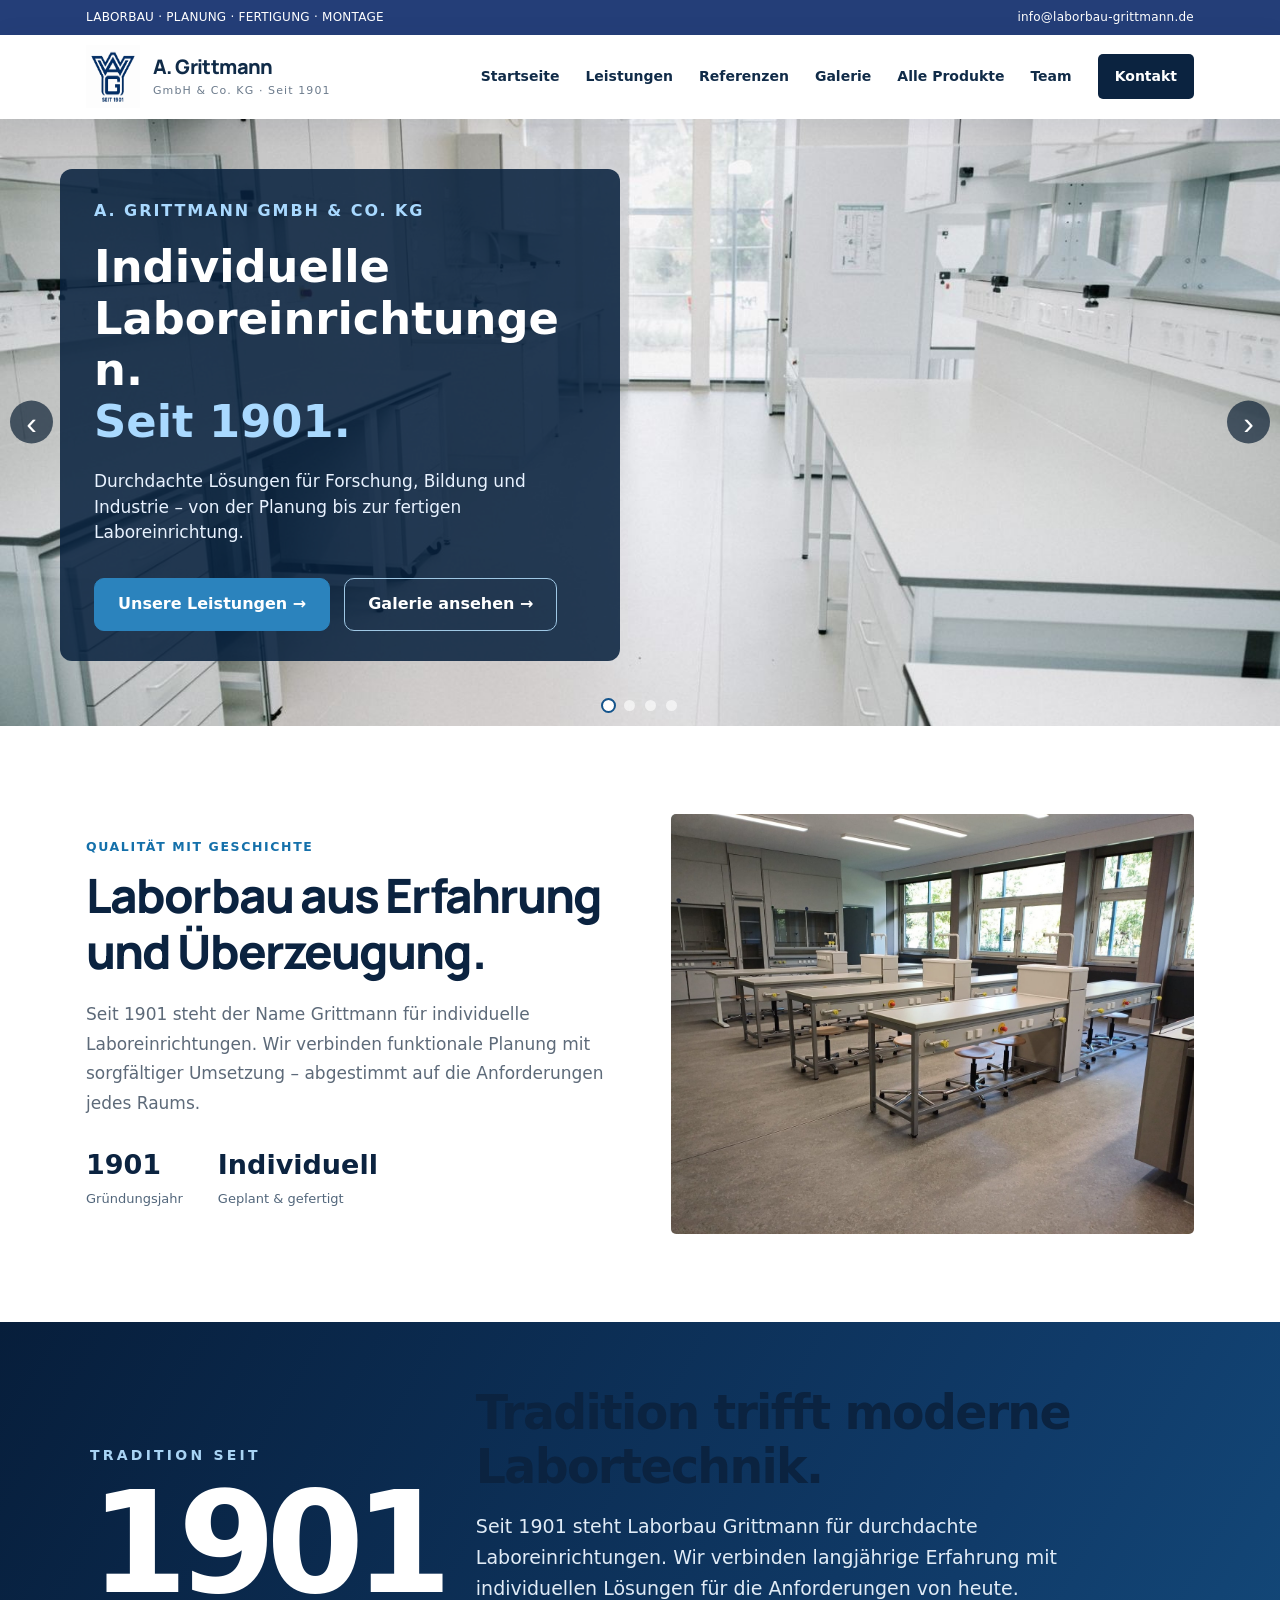
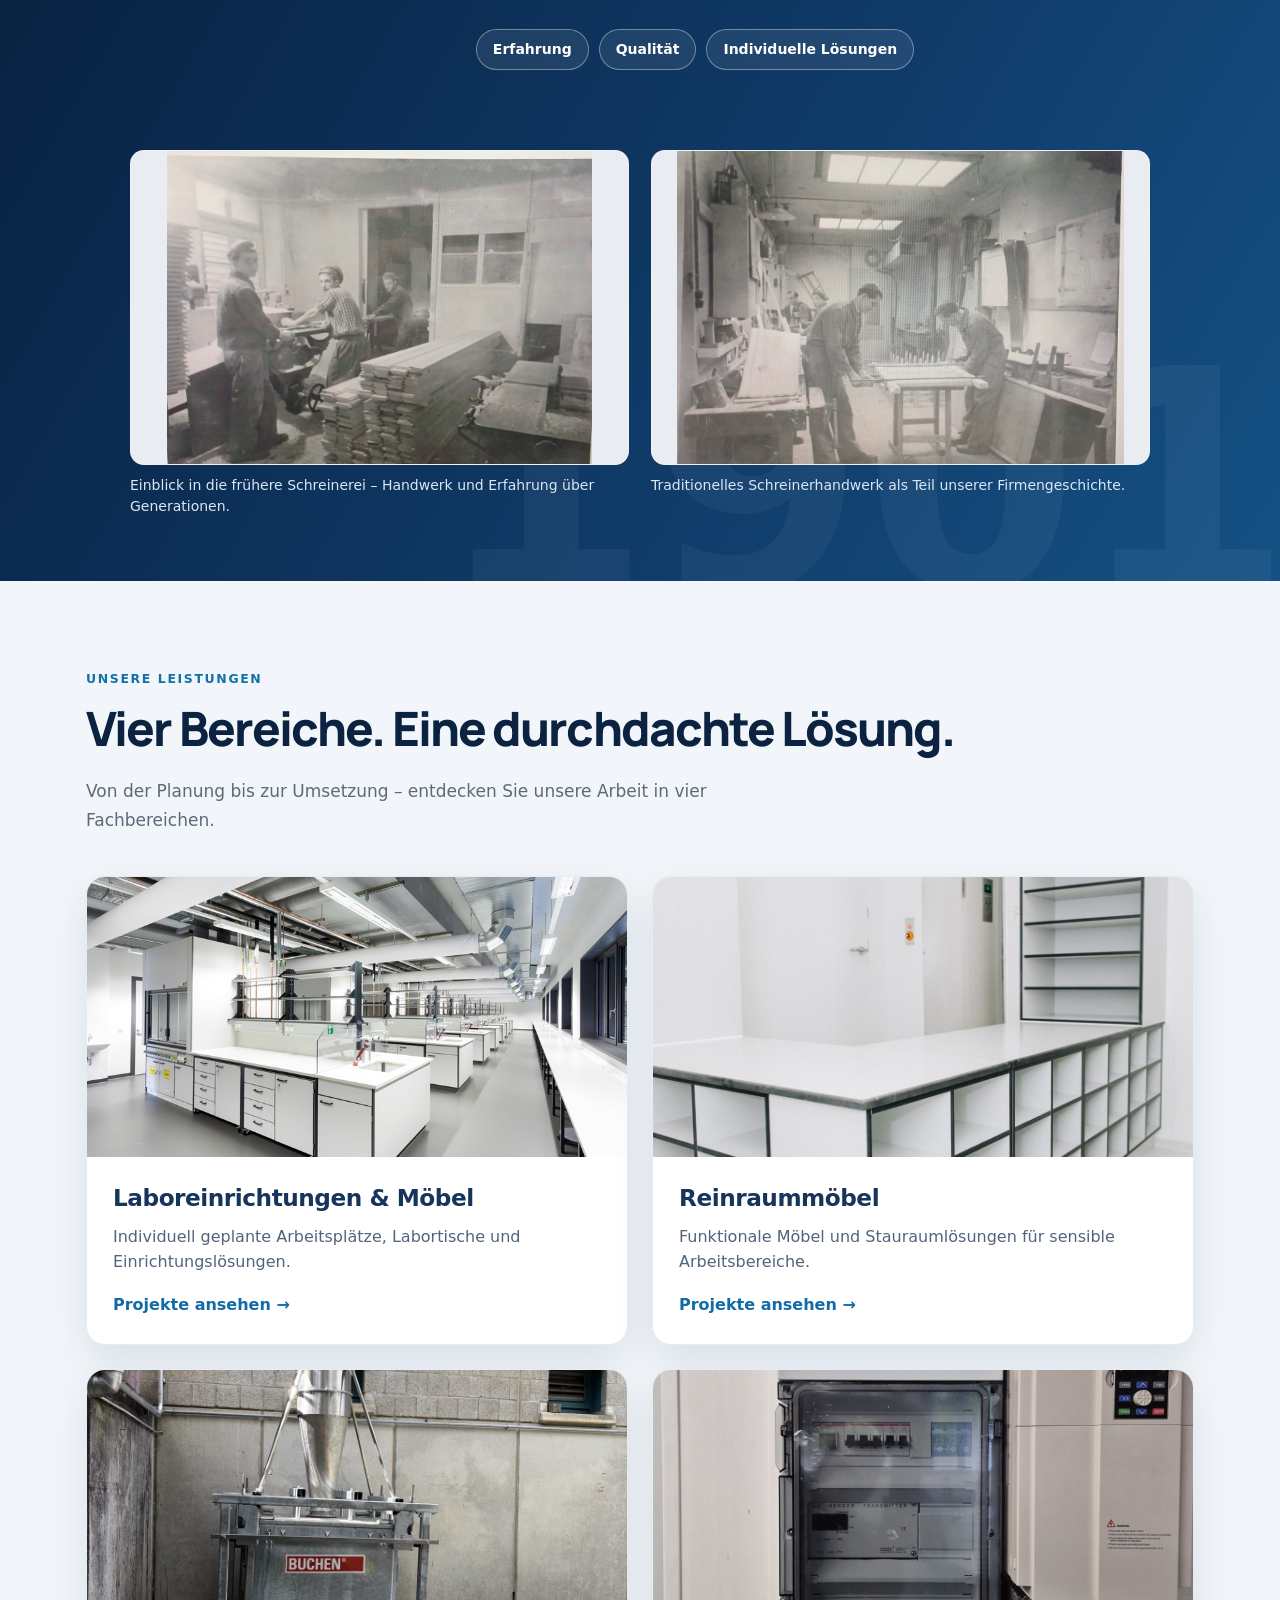
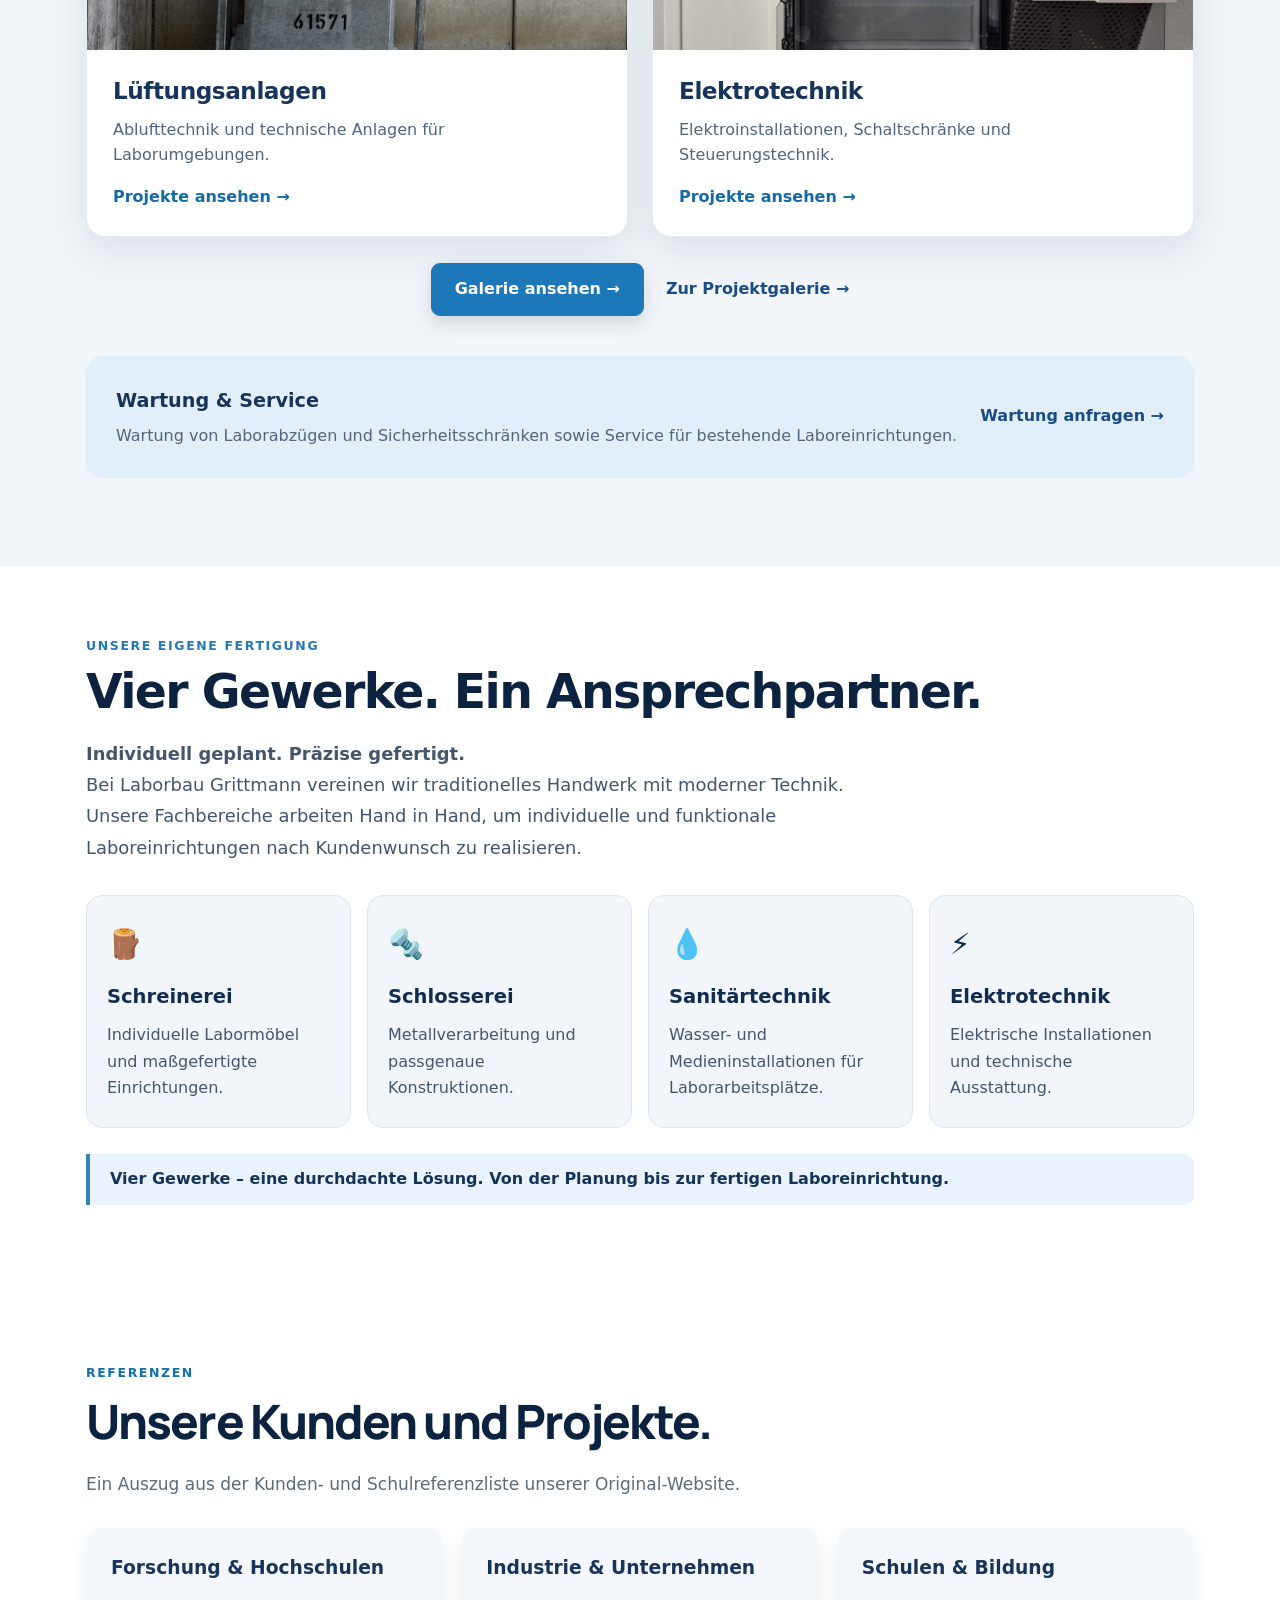
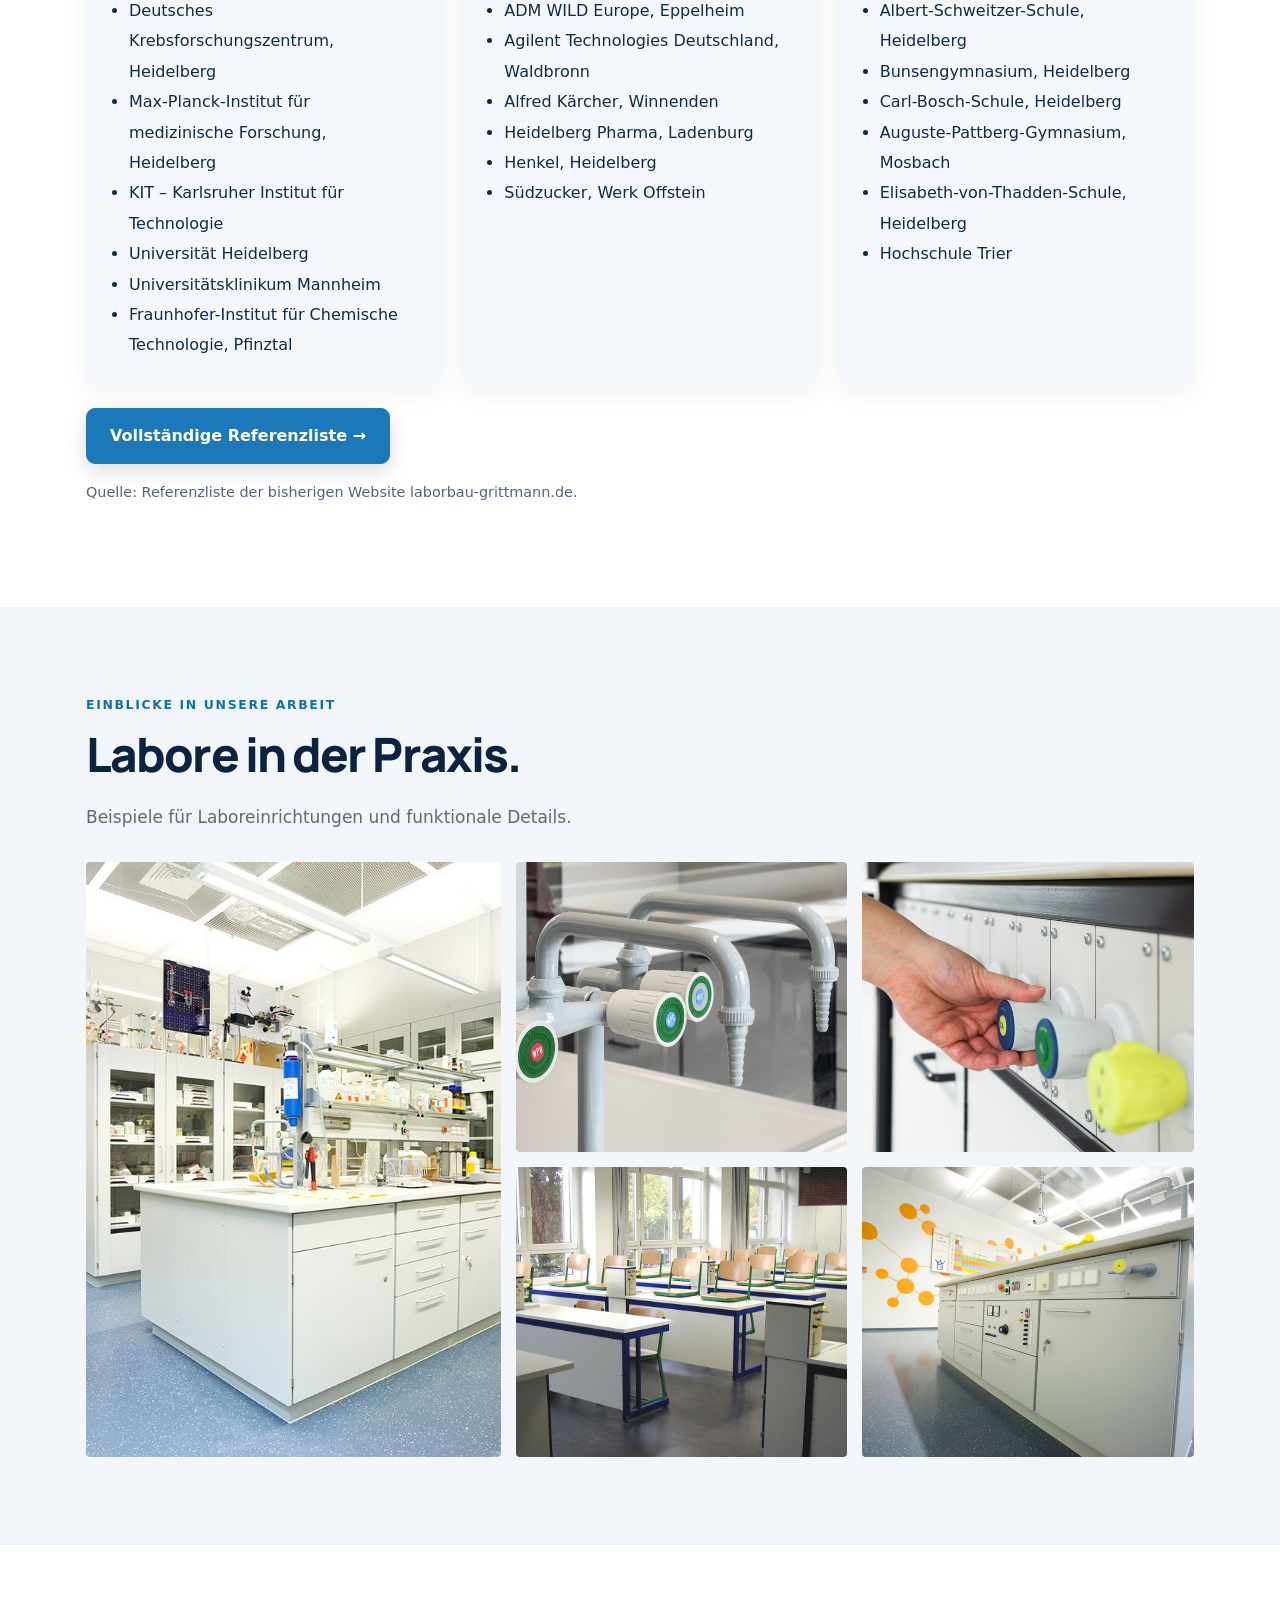
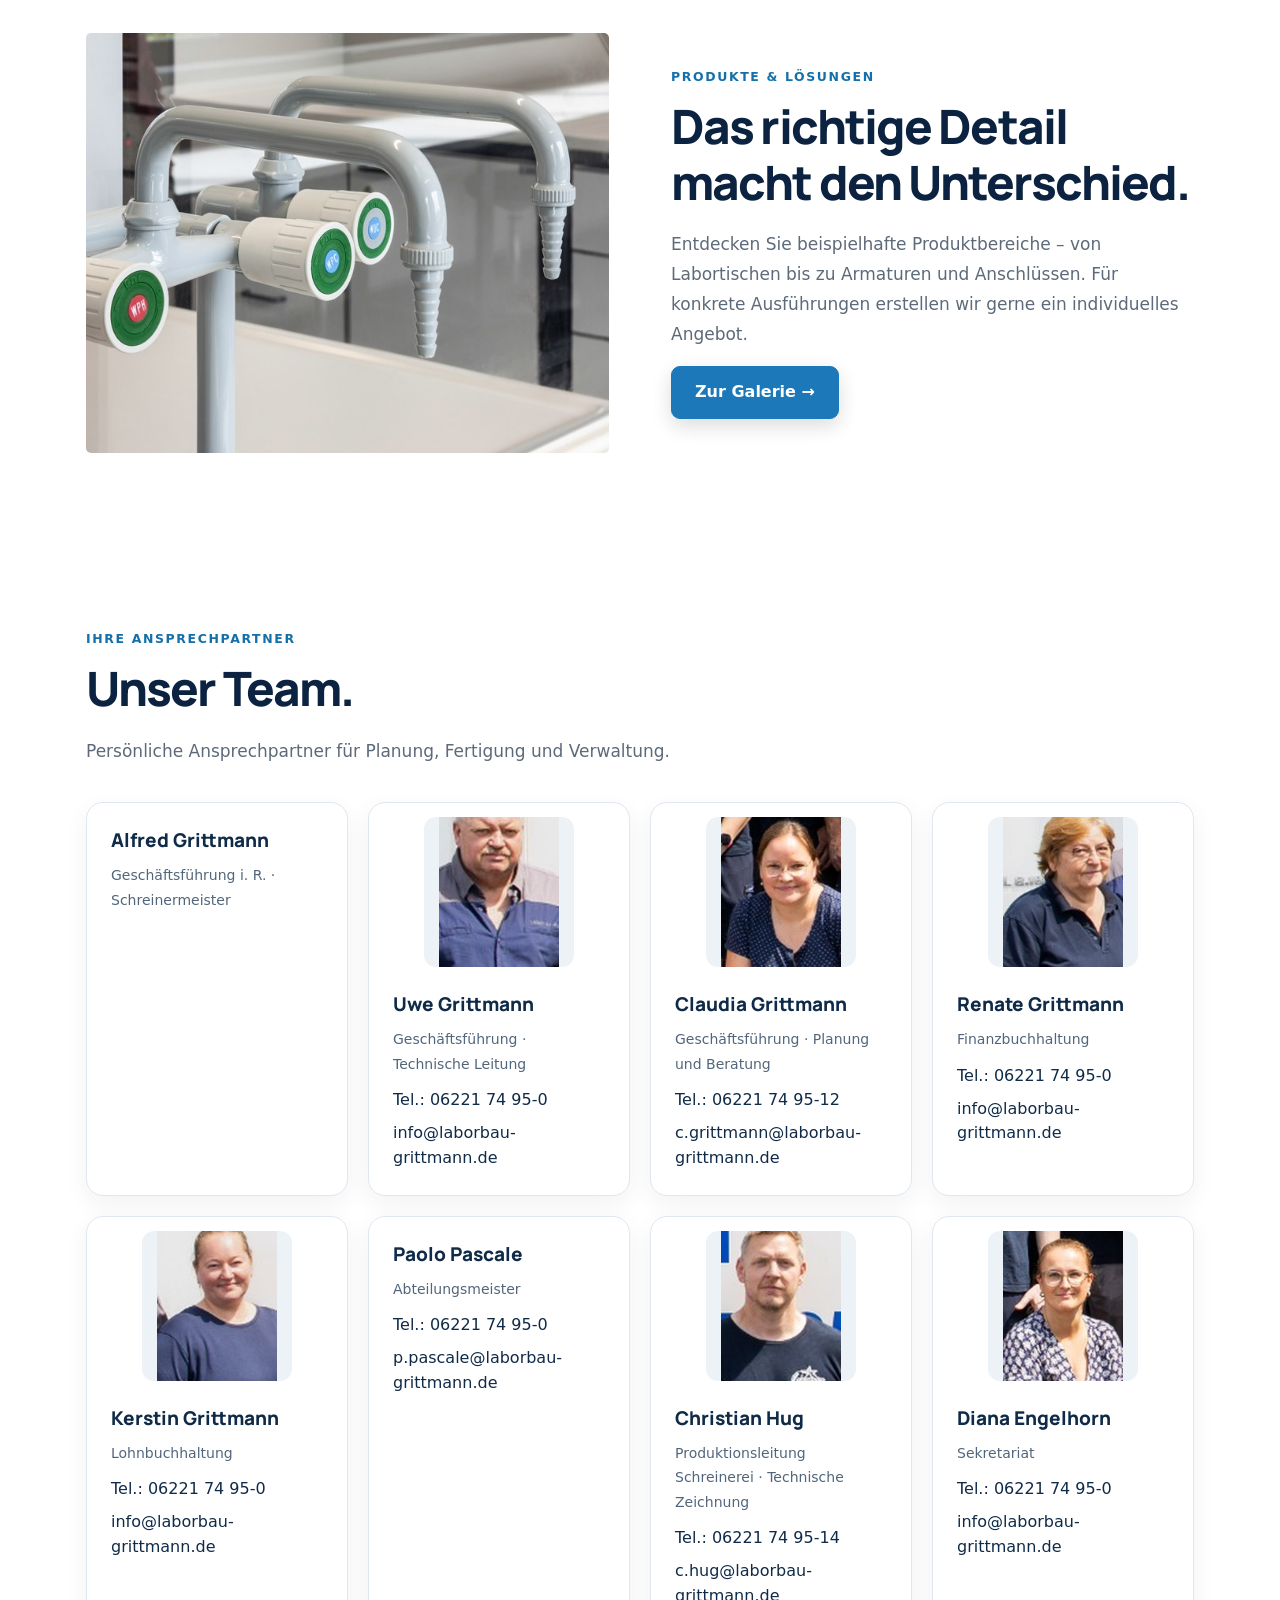
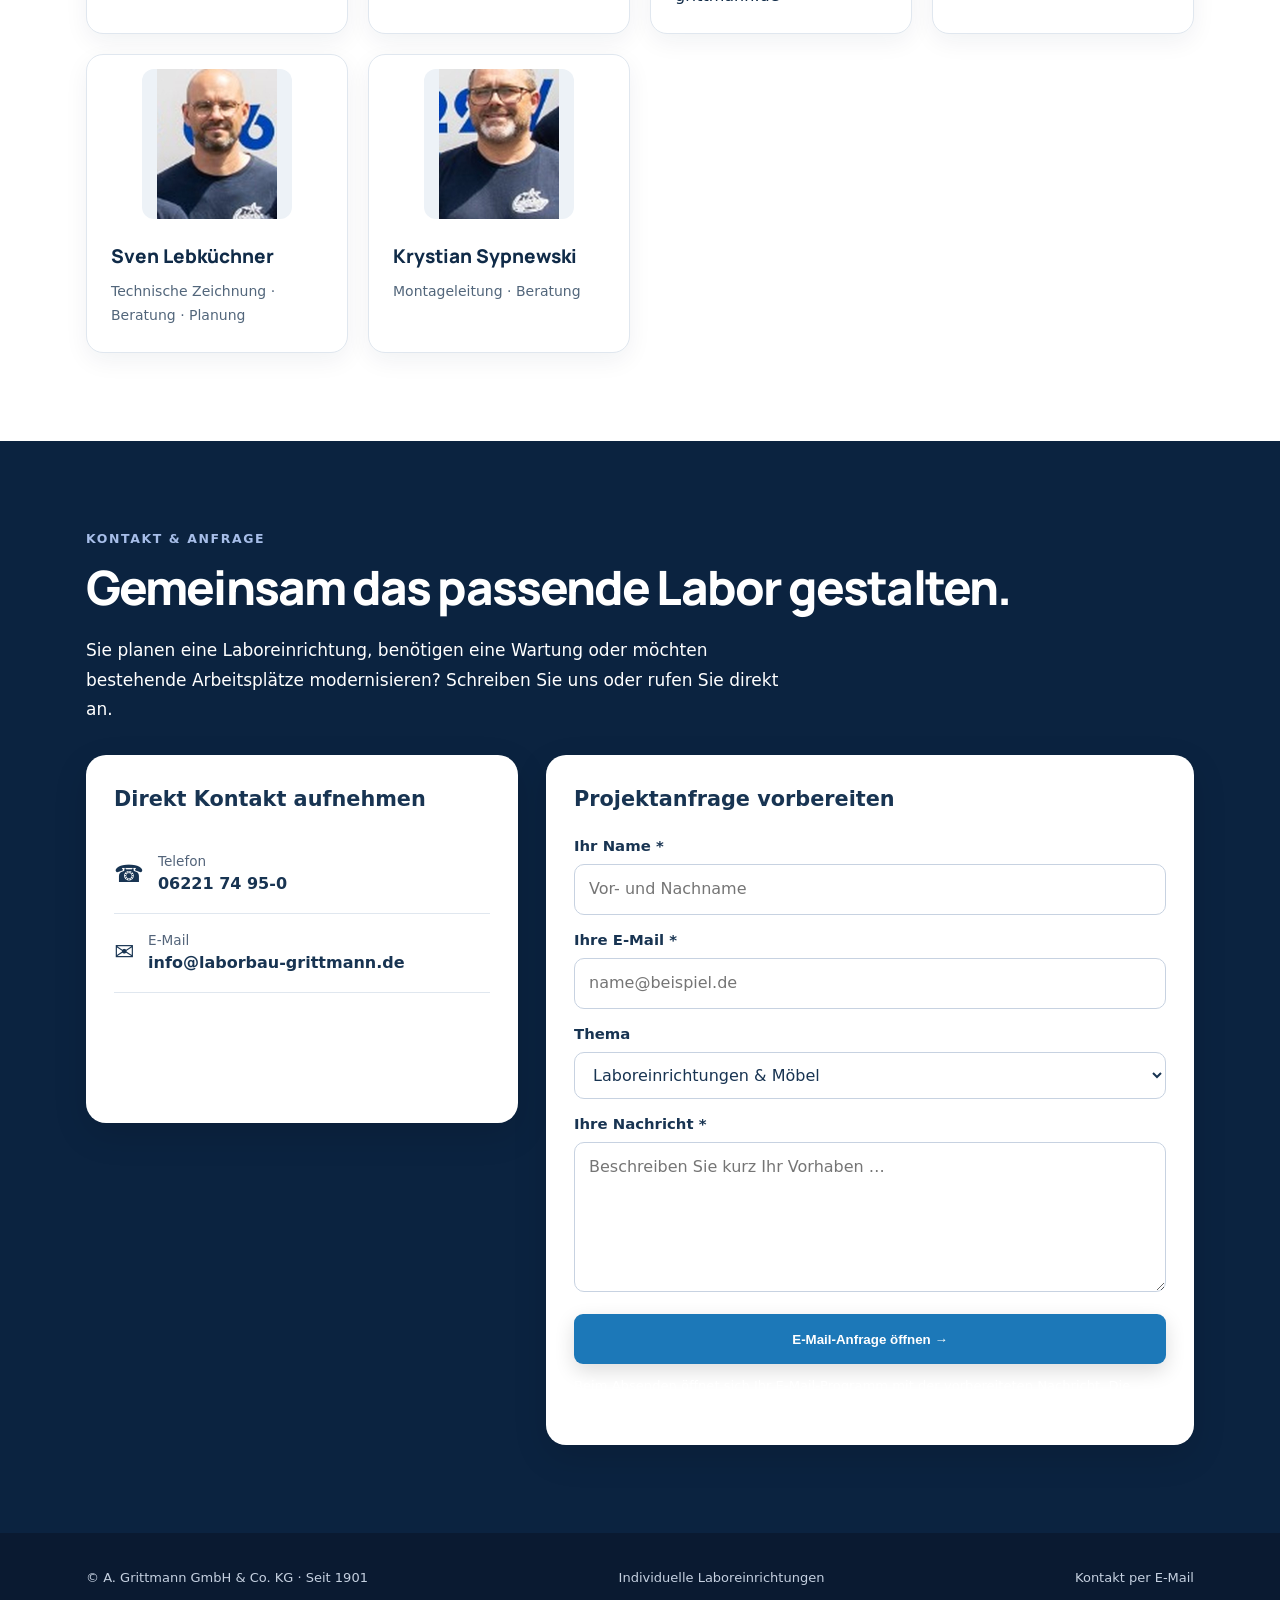
==== index.html @ 659fed59 "Add files via upload" ====
<!DOCTYPE html>

<html lang="de"><head><meta charset="utf-8"/><meta content="width=device-width,initial-scale=1" name="viewport"/><meta content="A. Grittmann – Individuelle Laboreinrichtungen seit 1901. Planung, Fertigung, Montage und Wartung." name="description"/><title>Laborbau Grittmann | Individuelle Laboreinrichtungen seit 1901</title><link href="styles.css" rel="stylesheet"/><style>.reference-grid{display:grid;grid-template-columns:repeat(auto-fit,minmax(220px,1fr));gap:18px;margin-top:28px}.reference-group{background:#f4f7fb;border-radius:12px;padding:22px}.reference-group h3{margin:0 0 14px;color:#17345b}.reference-group ul{margin:0;padding-left:18px;line-height:1.9}.reference-more{margin-top:22px}.reference-note{font-size:.9rem;color:#52647c}/* Startseitenbild ohne Gruppenfoto */ .hero{background-image:linear-gradient(90deg,rgba(10,28,51,.83),rgba(10,28,51,.38)),url("laborraum-labortische.jpg")!important;background-size:cover!important;background-position:center!important} .new-projects{margin-top:34px}.new-projects h3{margin:0 0 10px}.new-projects .card img{width:100%;height:230px;object-fit:cover}.new-projects .card a{display:inline-block;margin-top:10px;color:#174d85;font-weight:700;text-decoration:none}</style><style id="grittmann-zoom-style">main img:not([src*="logo"]){cursor:zoom-in}#grittmann-zoom{position:fixed;inset:0;z-index:99999;display:none;align-items:center;justify-content:center;flex-direction:column;gap:10px;background:rgba(4,14,30,.95);padding:60px 12px 22px;box-sizing:border-box}#grittmann-zoom.is-open{display:flex}#grittmann-zoom img{display:block;max-width:96vw;max-height:calc(100dvh - 140px);width:auto;height:auto;object-fit:contain;cursor:default}#grittmann-zoom button{position:absolute;right:15px;top:15px;border:0;border-radius:50%;background:#fff;color:#122b4c;font-size:30px;line-height:1;width:46px;height:46px;cursor:pointer}#grittmann-zoom p{color:#fff;text-align:center;margin:0;font-size:15px;max-width:90vw}body.grittmann-zoom-open{overflow:hidden}</style><style>
/* Einheitliche Startseiten-Leistungsübersicht */
.gr-service-grid{display:grid;grid-template-columns:repeat(2,minmax(0,1fr));gap:22px;margin:32px 0 26px}
.gr-service{display:block;background:#fff;border-radius:15px;overflow:hidden;text-decoration:none;color:#17345b;box-shadow:0 10px 32px rgba(15,39,69,.09);transition:transform .2s,box-shadow .2s}
.gr-service:hover,.gr-service:focus-visible{transform:translateY(-4px);box-shadow:0 16px 38px rgba(15,39,69,.15)}
.gr-service img{display:block;width:100%;height:245px;object-fit:cover}
.gr-service-body{display:flex;flex-direction:column;gap:10px;padding:24px}
.gr-service-body strong{font-size:1.3rem;line-height:1.3}
.gr-service-body span{color:#52647c;line-height:1.55}
.gr-service-body em{font-style:normal;font-weight:700;color:#16558e;margin-top:6px}
.gr-service-actions{display:flex;justify-content:center;align-items:center;gap:22px;flex-wrap:wrap;margin:26px 0 40px}
.gr-secondary{color:#174d85;font-weight:700;text-decoration:none}
.gr-maintenance{display:flex;align-items:center;justify-content:space-between;gap:20px;background:#e9f0f7;border-radius:14px;padding:24px 28px}
.gr-maintenance strong{font-size:1.2rem;color:#17345b}
.gr-maintenance p{margin:8px 0 0;color:#52647c;line-height:1.5}
.gr-maintenance a{color:#174d85;font-weight:700;white-space:nowrap}
@media(max-width:680px){.gr-service-grid{grid-template-columns:1fr;gap:16px}.gr-service img{height:220px}.gr-service-body{padding:20px}.gr-maintenance{flex-direction:column;align-items:flex-start}.gr-service-actions{gap:16px}}
</style><style>
/* Grittmann modern design 2026: self-contained visual layer */
:root{--navy:#0b2340;--blue:#14548c;--ink:#102b48;--muted:#52667b;--pale:#f1f6fa}
html{scroll-behavior:smooth}body{margin:0;background:#fff;color:var(--ink);font-family:system-ui,-apple-system,BlinkMacSystemFont,"Segoe UI",sans-serif;-webkit-font-smoothing:antialiased}
.wrap{width:min(1160px,calc(100% - 42px));margin-inline:auto}
.head{background:rgba(255,255,255,.97)!important;box-shadow:0 4px 26px rgba(11,35,64,.08);position:sticky;top:0;z-index:100;backdrop-filter:blur(12px)}
.head .wrap{min-height:84px}.head a{text-decoration:none}.head nav a{font-weight:650;transition:color .2s}.head nav a:hover{color:#0e74b7}
.hero{position:relative;min-height:610px;display:flex;align-items:center;background-image:linear-gradient(100deg,rgba(5,22,43,.91) 0%,rgba(6,31,57,.76) 48%,rgba(6,31,57,.24) 100%),url('laborraum-labortische.jpg')!important;background-size:cover!important;background-position:center!important;color:#fff;padding:75px 0!important}
.hero .wrap{position:relative;z-index:1}.hero .eyebrow{display:inline-block;letter-spacing:.17em;text-transform:uppercase;font-size:.76rem;font-weight:800;color:#b9dfff;margin-bottom:22px}
.hero h1{font-size:clamp(2.8rem,6vw,5.4rem)!important;line-height:1.08!important;letter-spacing:-.05em;max-width:880px;margin:0 0 22px!important;color:#fff!important}
.hero h1 span{display:block;color:#9fd2f5!important}.hero p{font-size:clamp(1.08rem,2vw,1.28rem)!important;line-height:1.75;max-width:630px;color:#e8f2fa!important}
.actions{display:flex;gap:14px;flex-wrap:wrap;margin-top:32px}.btn,.actions .btn{display:inline-flex;align-items:center;justify-content:center;min-height:50px;padding:13px 23px;border-radius:9px!important;background:#1c78b8!important;color:white!important;font-weight:750;text-decoration:none;border:1px solid #1c78b8;box-shadow:0 7px 20px rgba(0,0,0,.14);transition:transform .2s,background .2s}
.btn:hover,.actions .btn:hover{transform:translateY(-2px);background:#11639b!important}.btn.alt,.actions .btn.alt{background:rgba(255,255,255,.12)!important;color:#fff!important;border-color:rgba(255,255,255,.7);box-shadow:none}.btn.alt:hover{background:rgba(255,255,255,.25)!important}
section.section{padding-top:88px!important;padding-bottom:88px!important}section.soft{background:#f2f6fa!important}section .eyebrow{color:#1470aa;font-weight:800;letter-spacing:.13em;text-transform:uppercase;font-size:.78rem}
section h2{font-size:clamp(2rem,3.7vw,3.1rem)!important;letter-spacing:-.035em;line-height:1.15;color:var(--navy)!important}section p{line-height:1.75}
.gr-service-grid{grid-template-columns:repeat(2,minmax(0,1fr));gap:24px;margin-top:40px}.gr-service{border:1px solid #e4ecf4;border-radius:19px!important;box-shadow:0 15px 38px rgba(12,39,70,.1)!important;transition:transform .25s,box-shadow .25s!important}.gr-service:hover{transform:translateY(-7px)!important;box-shadow:0 23px 48px rgba(12,39,70,.18)!important}.gr-service img{height:280px!important}.gr-service-body{padding:26px!important;gap:12px}.gr-service-body strong{font-size:1.45rem!important;letter-spacing:-.02em}.gr-service-body em{color:#126ba6!important}
.card,.reference-group{border-radius:17px!important;overflow:hidden;box-shadow:0 8px 25px rgba(12,39,70,.06)}.reference-group{background:#f4f8fc!important;padding:25px!important}
.gr-maintenance{border-radius:17px!important;background:#e2eff8!important;padding:30px!important}.contact{background:#0b2340!important;color:#fff!important}.contact h2,.contact p{color:#fff!important}
@media(max-width:760px){.head .wrap{min-height:70px}.hero{min-height:560px;padding:70px 0!important;background-position:58% center!important}.hero h1{font-size:clamp(2.6rem,10vw,4rem)!important}.actions{flex-direction:column;align-items:stretch}.actions .btn{width:100%;box-sizing:border-box}.gr-service-grid{grid-template-columns:1fr}.gr-service img{height:230px!important}section.section{padding-top:65px!important;padding-bottom:65px!important}.wrap{width:min(100% - 32px,1160px)}}
@media(prefers-reduced-motion:reduce){html{scroll-behavior:auto}*,*:before,*:after{transition:none!important}}
</style><style>
/* Isolierter Startseiten-Header: keine geerbten Hero-Overlays */
section.gr-landing{display:block!important;position:relative!important;min-height:0!important;height:auto!important;margin:0!important;padding:0!important;background:#102b4d!important;background-image:none!important;color:white!important;overflow:visible!important;isolation:isolate}
section.gr-landing::before,section.gr-landing::after{content:none!important;display:none!important}
.gr-landing-photo{display:block!important;position:relative!important;inset:auto!important;width:100%!important;height:clamp(250px,37vw,480px)!important;background:url('laborraum-labortische.jpg') center center/cover no-repeat!important;opacity:1!important;transform:none!important;filter:none!important}
.gr-landing-content{display:block!important;position:relative!important;inset:auto!important;transform:none!important;float:none!important;width:100%!important;max-width:none!important;min-height:0!important;height:auto!important;box-sizing:border-box!important;margin:0!important;padding:clamp(34px,5vw,72px) max(22px,calc((100vw - 1160px)/2)) clamp(42px,6vw,80px)!important;background:#102b4d!important;color:white!important;opacity:1!important;text-align:left!important}
.gr-landing-content .eyebrow{color:#a9d9ff!important;opacity:1!important;font-size:clamp(12px,1.6vw,16px)!important;letter-spacing:.12em!important}
.gr-landing-content h1{color:#fff!important;font-size:clamp(34px,5.5vw,70px)!important;line-height:1.12!important;margin:18px 0 22px!important;max-width:900px!important;overflow-wrap:break-word!important;text-shadow:none!important}
.gr-landing-content h1 span{display:block!important;color:#a9d9ff!important}
.gr-landing-content p{color:#e8f2ff!important;opacity:1!important;font-size:clamp(16px,2vw,21px)!important;line-height:1.65!important;max-width:760px!important;margin:0 0 28px!important}
.gr-landing-content .actions{display:flex!important;flex-wrap:wrap!important;gap:14px!important;align-items:center!important;position:static!important}
.gr-landing-content .actions a.btn{display:inline-flex!important;justify-content:center!important;align-items:center!important;min-height:52px!important;width:auto!important;padding:13px 23px!important;border-radius:10px!important;box-sizing:border-box!important;background:#2b83bd!important;color:#fff!important;border:1px solid #2b83bd!important;opacity:1!important;text-decoration:none!important;font-size:16px!important;box-shadow:none!important}
.gr-landing-content .actions a.btn.alt{background:transparent!important;color:#fff!important;border-color:#9fc8e5!important}
@media(max-width:700px){.gr-landing-photo{height:240px!important;background-position:center 52%!important}.gr-landing-content{padding:34px 22px 42px!important}.gr-landing-content h1{font-size:clamp(34px,9vw,48px)!important}.gr-landing-content .actions{flex-direction:column!important;align-items:stretch!important}.gr-landing-content .actions a.btn{width:100%!important}}
</style><style>
/* Kontaktbereich – eigenständig, ohne Änderungen an Galerie oder Produkten */
#kontakt .contact-layout{display:grid;grid-template-columns:minmax(240px,.8fr) minmax(280px,1.2fr);gap:28px;align-items:start;margin-top:30px;text-align:left}
#kontakt .contact-info,#kontakt .contact-form{padding:28px;border-radius:20px;background:#fff;color:#183452;box-shadow:0 12px 35px rgba(0,0,0,.12)}
#kontakt h3{margin:0 0 20px;font-size:1.3rem;color:#183452}
#kontakt .contact-link{display:flex;gap:14px;align-items:center;padding:16px 0;border-bottom:1px solid #e0e7ef;color:#183452;text-decoration:none;font-size:1.5rem}
#kontakt .contact-link span{display:flex;flex-direction:column;min-width:0}#kontakt .contact-link small{font-size:.85rem;color:#53647a}#kontakt .contact-link strong{font-size:1rem;overflow-wrap:anywhere}
#kontakt .contact-hint{margin:20px 0 0;color:#53647a;line-height:1.7}
#kontakt .contact-form label{display:block;font-weight:700;font-size:.93rem;margin:14px 0 6px}
#kontakt .contact-form input,#kontakt .contact-form select,#kontakt .contact-form textarea{display:block;box-sizing:border-box;width:100%;font:inherit;border:1px solid #c7d2e1;border-radius:10px;background:#fff;color:#183452;padding:12px 14px;min-height:46px}
#kontakt .contact-form textarea{resize:vertical}#kontakt .contact-form :is(input,select,textarea):focus{outline:3px solid #9fc4fa;outline-offset:1px}
#kontakt .contact-submit{display:block;width:100%;margin-top:22px;cursor:pointer;border:0;text-align:center;background:#174d85;color:#fff;font-weight:700;padding:15px 18px;border-radius:11px}
#kontakt .contact-note{font-size:.82rem;line-height:1.55;color:#53647a;margin:12px 0 0}
@media(max-width:720px){#kontakt .contact-layout{grid-template-columns:1fr;gap:18px}#kontakt .contact-info,#kontakt .contact-form{padding:20px}#kontakt .contact-link strong{font-size:.95rem}}
</style><style id="grittmann-history-2026">
.gr-history{background:linear-gradient(120deg,#071e3b 0%,#103b69 62%,#155184 100%);color:#fff;padding:64px 20px;position:relative;overflow:hidden}
.gr-history:after{content:"1901";position:absolute;right:-12px;bottom:-55px;font-size:clamp(150px,24vw,340px);font-weight:900;color:rgba(255,255,255,.045);pointer-events:none;line-height:1}
.gr-history-inner{max-width:1100px;margin:auto;position:relative;z-index:1;display:grid;grid-template-columns:minmax(190px,.65fr) 1.35fr;gap:42px;align-items:center}
.gr-history-year{font-size:clamp(68px,11vw,142px);line-height:.95;font-weight:850;letter-spacing:-.07em;color:#fff}
.gr-history-since{font-size:14px;font-weight:750;letter-spacing:.23em;text-transform:uppercase;color:#a9d4f4;margin-bottom:10px}
.gr-history h2{font-size:clamp(27px,4vw,45px);line-height:1.15;margin:0 0 16px;color:#fff}
.gr-history p{font-size:clamp(16px,2vw,19px);line-height:1.65;color:#e0ebf6;max-width:680px;margin:0 0 24px}
.gr-history-values{display:flex;gap:10px;flex-wrap:wrap}
.gr-history-values span{border:1px solid rgba(255,255,255,.38);border-radius:999px;padding:9px 16px;background:rgba(255,255,255,.08);font-size:14px;font-weight:700;color:#fff}
@media(max-width:650px){.gr-history{padding:46px 22px}.gr-history-inner{grid-template-columns:1fr;gap:18px}.gr-history-year{font-size:85px}.gr-history:after{bottom:-30px;right:-15px}}
</style><style id="gr-history-photos-style">.gr-history-photos{max-width:1160px;margin:36px auto 0;display:grid;grid-template-columns:1fr 1fr;gap:18px}.gr-history-photos figure{margin:0;min-width:0}.gr-history-photos img{display:block;width:100%;height:300px;object-fit:cover;border-radius:12px;border:1px solid rgba(255,255,255,.25)}.gr-history-photos figcaption{color:#d9e7f6;font-size:14px;margin-top:10px;line-height:1.5}@media(max-width:650px){.gr-history-photos{grid-template-columns:1fr;gap:24px;margin-top:26px}.gr-history-photos img{height:auto;max-height:370px;object-fit:contain;background:rgba(255,255,255,.07)}} </style><style id="gr-eigenfertigung-css">.gr-production{background:#fff;padding:70px 0}.gr-production .eyebrow{color:#2379b4}.gr-production h2{color:#102d50;margin:10px 0 18px}.gr-production-intro{max-width:790px;color:#45566a;line-height:1.75;font-size:1.12rem}.gr-production-grid{display:grid;grid-template-columns:repeat(4,minmax(0,1fr));gap:16px;margin:32px 0 26px}.gr-production-card{background:#f2f6fb;border:1px solid #dce7f2;border-radius:16px;padding:26px 20px}.gr-production-icon{font-size:29px;display:block;margin-bottom:15px}.gr-production-card h3{font-size:1.22rem;color:#102d50;margin:0 0 10px}.gr-production-card p{margin:0;color:#45566a;line-height:1.65}.gr-production-note{border-left:4px solid #2f86bc;padding:13px 20px;background:#eaf3fb;color:#123457;font-weight:700;border-radius:0 10px 10px 0}@media(max-width:900px){.gr-production-grid{grid-template-columns:repeat(2,minmax(0,1fr))}}@media(max-width:550px){.gr-production{padding:48px 0}.gr-production-grid{grid-template-columns:1fr;gap:12px}.gr-production-card{padding:21px}}</style><style id="gr-team-and-history-enhancements">
/* Mitarbeiterporträts und größere historische Fotos */
#team .gr-team-photo{display:block;width:100%;height:250px;object-fit:cover;object-position:center 17%;background:#eaf0f6}
#team .cards>.card{overflow:hidden}
.gr-history .gr-history-photos{grid-column:1 / -1;width:100%;max-width:none;display:grid;grid-template-columns:repeat(2,minmax(0,1fr));gap:26px;margin:38px 0 0}
.gr-history .gr-history-photos img{width:100%;height:420px;max-height:none;object-fit:cover;object-position:center;border-radius:14px}
@media(max-width:700px){.gr-history .gr-history-photos{grid-template-columns:1fr;gap:24px}.gr-history .gr-history-photos img{height:auto;max-height:none;object-fit:contain}#team .gr-team-photo{height:145px;object-fit:cover;object-position:center 20%}#team .cards>.card .body{padding:18px 20px}#team .cards>.card h3{font-size:1.12rem;margin-bottom:8px}#team .cards>.card p{font-size:.95rem;line-height:1.45}}
</style><style id="gr-team-mobile-portrait-fix">
/* Kompakte Porträts: Bild vollständig zeigen statt Köpfe abzuschneiden. */
@media (max-width:700px) {
  #team .cards > .card {
    display:flex !important;
    flex-direction:row !important;
    align-items:center !important;
    gap:14px !important;
    padding:14px !important;
    min-height:145px;
  }
  #team .cards > .card > img.gr-team-photo {
    display:block !important;
    width:112px !important;
    min-width:112px !important;
    max-width:112px !important;
    height:140px !important;
    object-fit:contain !important;
    object-position:center center !important;
    border-radius:12px !important;
    background:#edf2f7 !important;
  }
  #team .cards > .card > .body {
    flex:1 1 0 !important;
    min-width:0 !important;
    padding:0 !important;
  }
  #team .cards > .card h3 {font-size:1.02rem !important;line-height:1.25 !important;}
  #team .cards > .card p {font-size:.86rem !important;line-height:1.4 !important;}
  #team .team-contact a {overflow-wrap:anywhere;}
}
</style><style id="desktop-team-portrait-adjustment">
/* Desktop: Portraits kleiner und vollständig, keine abgeschnittenen Köpfe. */
@media (min-width:701px) {
  #team .cards > .card > img.gr-team-photo {
    width:100% !important;
    height:190px !important;
    object-fit:contain !important;
    object-position:center center !important;
    background:#edf2f7 !important;
  }
}
</style><style id="desktop-proportion-adjustment">
/* Feinabstimmung der Desktop-Bildgrößen – Handy bleibt unverändert */
@media (min-width: 701px) {
  #team .cards { gap: 20px !important; }
  #team .cards > .card { overflow: hidden; }
  #team .cards > .card > img.gr-team-photo {
    width: 100% !important;
    height: 155px !important;
    max-height: 155px !important;
    object-fit: contain !important;
    object-position: center center !important;
    background: #edf2f7 !important;
  }
  .gr-history .gr-history-photos { max-width: 1020px !important; margin-left: auto !important; margin-right: auto !important; gap: 22px !important; }
  .gr-history .gr-history-photos img { height: 315px !important; max-height: 315px !important; object-fit: contain !important; background: #e9edf2 !important; }
}
</style><style id="team-square-portraits-2026">
/* Einheitliche quadratische Mitarbeiterporträts ohne Beschnitt */
#team .cards > .card > img.gr-team-photo {
  display:block !important;
  width:150px !important;
  min-width:150px !important;
  max-width:150px !important;
  height:150px !important;
  min-height:150px !important;
  max-height:150px !important;
  object-fit:contain !important;
  object-position:center center !important;
  border-radius:12px !important;
  background:#edf2f7 !important;
  margin:16px auto 0 !important;
}
@media(max-width:700px){
  #team .cards > .card > img.gr-team-photo {
    width:112px !important;min-width:112px !important;max-width:112px !important;
    height:112px !important;min-height:112px !important;max-height:112px !important;
    margin:0 !important;
  }
}
</style><style id="gr-final-proportions">
#team .cards > .card > img.gr-team-photo {
  display:block !important;
  width:150px !important; min-width:150px !important; max-width:150px !important;
  height:150px !important; min-height:150px !important; max-height:150px !important;
  object-fit:contain !important; object-position:center !important;
  border-radius:12px !important; background:#edf2f7 !important;
  margin:14px auto 0 !important;
}
@media (max-width:700px) {
  #team .cards > .card > img.gr-team-photo {
    width:112px !important; min-width:112px !important; max-width:112px !important;
    height:112px !important; min-height:112px !important; max-height:112px !important;
    margin:0 !important;
  }
}
@media (min-width:701px) {
  #team .cards { gap:20px !important; }
  .gr-history .gr-history-photos {
    max-width:1020px !important; margin-inline:auto !important; gap:22px !important;
  }
  .gr-history .gr-history-photos img {
    height:315px !important; max-height:315px !important;
    object-fit:contain !important; background:#e9edf2 !important;
  }
}
</style><style>
/* Preserve the full original portrait, including headroom. */
#team img.gr-team-photo { object-fit:contain !important; object-position:center center !important; }
</style><style id="gr-slide-css">
/* Slider der Startseite: Bildwechsel, Text direkt auf dem Hintergrund */
section.gr-landing{position:relative!important;overflow:hidden!important;background:#102b4d!important;min-height:490px!important}
section.gr-landing .gr-landing-photo{position:absolute!important;inset:0!important;width:100%!important;height:100%!important;background:none!important;z-index:0!important}
.gr-slide{position:absolute;inset:0;background-position:center;background-size:cover;opacity:0;transition:opacity .9s ease;pointer-events:none}
.gr-slide.is-active{opacity:1}
section.gr-landing .gr-landing-content{position:relative!important;z-index:1!important;width:min(560px,calc(100% - 100px))!important;max-width:560px!important;margin:50px 0 65px max(35px,calc((100vw - 1160px)/2))!important;padding:30px 34px!important;border-radius:12px!important;background:rgba(9,34,63,.87)!important;box-sizing:border-box!important}
section.gr-landing .gr-landing-content h1{font-size:clamp(30px,3.5vw,48px)!important;line-height:1.15!important}
section.gr-landing .gr-landing-content p{font-size:17px!important;line-height:1.5!important}
.gr-slide-prev,.gr-slide-next{position:absolute;top:50%;transform:translateY(-50%);z-index:3;width:43px;height:43px;border:0;border-radius:50%;background:rgba(8,28,50,.68);color:#fff;font-size:32px;cursor:pointer;display:grid;place-items:center;line-height:1}
.gr-slide-prev{left:10px}.gr-slide-next{right:10px}
.gr-slide-dots{position:absolute;z-index:3;bottom:15px;left:50%;transform:translateX(-50%);display:flex;gap:10px}
.gr-slide-dots button{width:11px;height:11px;padding:0;border:0;border-radius:50%;background:#fff9;cursor:pointer}
.gr-slide-dots button[aria-current=true]{background:#fff;outline:2px solid #14548c}
@media(max-width:700px){section.gr-landing{min-height:500px!important}section.gr-landing .gr-landing-content{width:calc(100% - 70px)!important;max-width:none!important;margin:55px auto 65px!important;padding:22px!important}section.gr-landing .gr-landing-content h1{font-size:30px!important}section.gr-landing .gr-landing-content p{font-size:15px!important}.gr-slide-prev,.gr-slide-next{width:30px;height:36px;font-size:25px}.gr-slide-prev{left:3px}.gr-slide-next{right:3px}}
@media(prefers-reduced-motion:reduce){.gr-slide{transition:none}}
</style></head>
<body><div class="top"><div class="wrap"><span>LABORBAU · PLANUNG · FERTIGUNG · MONTAGE</span><a href="mailto:info@laborbau-grittmann.de">info@laborbau-grittmann.de</a></div></div><header class="head"><div class="wrap headin"><a aria-label="Grittmann Startseite" class="brand" href="index.html"><img alt="Grittmann Signet" src="logo-blau.png"/><span><strong>A. Grittmann</strong><small>GmbH &amp; Co. KG · Seit 1901</small></span></a><button aria-controls="nav" aria-expanded="false" aria-label="Menü öffnen" class="menu">☰</button><nav class="nav" id="nav"><a href="index.html">Startseite</a><a href="index.html#leistungen">Leistungen</a><a href="index.html#referenzen">Referenzen</a><a href="galerie.html">Galerie</a><a href="shop.html#produktpalette">Alle Produkte</a><a href="index.html#team">Team</a><a class="nav-cta" href="index.html#kontakt">Kontakt</a></nav></div></header><main>
<section class="gr-landing"><div aria-label="Wechselnde Fotos unserer Laboreinrichtungen" class="gr-landing-photo" role="group"><div aria-label="Laboreinrichtung – Bild 1 von 4" class="gr-slide is-active" role="img" style='background-image:url("[data-uri]")'></div><div aria-label="Laboreinrichtung – Bild 2 von 4" class="gr-slide" role="img" style='background-image:url("[data-uri]")'></div><div aria-label="Laboreinrichtung – Bild 3 von 4" class="gr-slide" role="img" style='background-image:url("[data-uri]")'></div><div aria-label="Laboreinrichtung – Bild 4 von 4" class="gr-slide" role="img" style='background-image:url("[data-uri]")'></div><button aria-label="Vorheriges Laborfoto" class="gr-slide-prev" type="button">‹</button><button aria-label="Nächstes Laborfoto" class="gr-slide-next" type="button">›</button><div aria-label="Foto auswählen" class="gr-slide-dots"><button aria-current="true" aria-label="Laborfoto 1 anzeigen" type="button"></button><button aria-current="false" aria-label="Laborfoto 2 anzeigen" type="button"></button><button aria-current="false" aria-label="Laborfoto 3 anzeigen" type="button"></button><button aria-current="false" aria-label="Laborfoto 4 anzeigen" type="button"></button></div></div><div class="gr-landing-content"><div class="eyebrow">A. Grittmann GmbH &amp; Co. KG</div><h1>Individuelle Laboreinrichtungen.<span>Seit 1901.</span></h1><p>Durchdachte Lösungen für Forschung, Bildung und Industrie – von der Planung bis zur fertigen Laboreinrichtung.</p><div class="actions"><a class="btn" href="#leistungen">Unsere Leistungen →</a><a class="btn alt" href="galerie.html">Galerie ansehen →</a></div></div></section>
<section class="section" id="unternehmen"><div class="wrap split"><div><div class="eyebrow">Qualität mit Geschichte</div><h2>Laborbau aus Erfahrung und Überzeugung.</h2><p class="lead">Seit 1901 steht der Name Grittmann für individuelle Laboreinrichtungen. Wir verbinden funktionale Planung mit sorgfältiger Umsetzung – abgestimmt auf die Anforderungen jedes Raums.</p><div class="stats"><div><strong>1901</strong><span>Gründungsjahr</span></div><div><strong>Individuell</strong><span>Geplant &amp; gefertigt</span></div></div></div><img alt="Laborraum mit Labortischen und Medienanschlüssen" loading="lazy" src="laborraum-labortische.jpg"/></div></section>
<section aria-labelledby="gr-history-title" class="gr-history"><div class="gr-history-inner"><div><div class="gr-history-since">Tradition seit</div><div class="gr-history-year">1901</div></div><div><h2 id="gr-history-title">Tradition trifft moderne Labortechnik.</h2><p>Seit 1901 steht Laborbau Grittmann für durchdachte Laboreinrichtungen. Wir verbinden langjährige Erfahrung mit individuellen Lösungen für die Anforderungen von heute.</p><div class="gr-history-values"><span>Erfahrung</span><span>Qualität</span><span>Individuelle Lösungen</span></div></div><div aria-label="Historische Aufnahmen aus der Schreinerei" class="gr-history-photos"><figure><img alt="Historische Schwarz-Weiß-Aufnahme von drei Mitarbeitern an Holzbearbeitungsmaschinen in der Schreinerei" loading="lazy" src="[data-uri]"/><figcaption>Einblick in die frühere Schreinerei – Handwerk und Erfahrung über Generationen.</figcaption></figure><figure><img alt="Historische Schwarz-Weiß-Aufnahme von Mitarbeitern bei der Arbeit in einer Schreinerei" loading="lazy" src="[data-uri]"/><figcaption>Traditionelles Schreinerhandwerk als Teil unserer Firmengeschichte.</figcaption></figure></div></div></section>
<section class="section soft" id="leistungen"><div class="wrap"><div class="eyebrow">Unsere Leistungen</div><h2>Vier Bereiche. Eine durchdachte Lösung.</h2><p class="lead">Von der Planung bis zur Umsetzung – entdecken Sie unsere Arbeit in vier Fachbereichen.</p><div class="gr-service-grid"><a class="gr-service" href="galerie.html#laboreinrichtungen"><img alt="Laboreinrichtungen und Labormöbel" loading="lazy" src="laborzeile.jpg"/><span class="gr-service-body"><strong>Laboreinrichtungen &amp; Möbel</strong><span>Individuell geplante Arbeitsplätze, Labortische und Einrichtungslösungen.</span><em>Projekte ansehen →</em></span></a><a class="gr-service" href="galerie.html#reinraummoebel"><img alt="Reinraummöbel" loading="lazy" src="projekt-06.jpg"/><span class="gr-service-body"><strong>Reinraummöbel</strong><span>Funktionale Möbel und Stauraumlösungen für sensible Arbeitsbereiche.</span><em>Projekte ansehen →</em></span></a><a class="gr-service" href="galerie.html#lueftungsanlagen"><img alt="Lüftungsanlagen mit Rohrleitungen" loading="lazy" src="projekt-17.jpg"/><span class="gr-service-body"><strong>Lüftungsanlagen</strong><span>Ablufttechnik und technische Anlagen für Laborumgebungen.</span><em>Projekte ansehen →</em></span></a><a class="gr-service" href="galerie.html#elektrotechnik"><img alt="Schaltschrank der Elektrotechnik" loading="lazy" src="elektrotechnik-schaltschrank.jpg"/><span class="gr-service-body"><strong>Elektrotechnik</strong><span>Elektroinstallationen, Schaltschränke und Steuerungstechnik.</span><em>Projekte ansehen →</em></span></a></div><div class="gr-service-actions"><a class="btn" href="galerie.html">Galerie ansehen →</a><a class="gr-secondary" href="galerie.html">Zur Projektgalerie →</a></div><div class="gr-maintenance"><div><strong>Wartung &amp; Service</strong><p>Wartung von Laborabzügen und Sicherheitsschränken sowie Service für bestehende Laboreinrichtungen.</p></div><a href="mailto:info@laborbau-grittmann.de?subject=Anfrage%20Wartung%20und%20Service">Wartung anfragen →</a></div></div></section>
<section aria-labelledby="gr-production-title" class="gr-production" id="eigene-fertigung"><div class="wrap"><div class="eyebrow">Unsere eigene Fertigung</div><h2 id="gr-production-title">Vier Gewerke. Ein Ansprechpartner.</h2><p class="gr-production-intro"><strong>Individuell geplant. Präzise gefertigt.</strong><br/>Bei Laborbau Grittmann vereinen wir traditionelles Handwerk mit moderner Technik. Unsere Fachbereiche arbeiten Hand in Hand, um individuelle und funktionale Laboreinrichtungen nach Kundenwunsch zu realisieren.</p><div class="gr-production-grid"><article class="gr-production-card"><span aria-hidden="true" class="gr-production-icon">🪵</span><h3>Schreinerei</h3><p>Individuelle Labormöbel und maßgefertigte Einrichtungen.</p></article><article class="gr-production-card"><span aria-hidden="true" class="gr-production-icon">🔩</span><h3>Schlosserei</h3><p>Metallverarbeitung und passgenaue Konstruktionen.</p></article><article class="gr-production-card"><span aria-hidden="true" class="gr-production-icon">💧</span><h3>Sanitärtechnik</h3><p>Wasser- und Medieninstallationen für Laborarbeitsplätze.</p></article><article class="gr-production-card"><span aria-hidden="true" class="gr-production-icon">⚡</span><h3>Elektrotechnik</h3><p>Elektrische Installationen und technische Ausstattung.</p></article></div><div class="gr-production-note">Vier Gewerke – eine durchdachte Lösung. Von der Planung bis zur fertigen Laboreinrichtung.</div></div></section>
<section class="section" id="referenzen"><div class="wrap"><div class="eyebrow">Referenzen</div><h2>Unsere Kunden und Projekte.</h2><p class="lead">Ein Auszug aus der Kunden- und Schulreferenzliste unserer Original-Website.</p><div class="reference-grid"><div class="reference-group"><h3>Forschung &amp; Hochschulen</h3><ul><li>Deutsches Krebsforschungszentrum, Heidelberg</li><li>Max-Planck-Institut für medizinische Forschung, Heidelberg</li><li>KIT – Karlsruher Institut für Technologie</li><li>Universität Heidelberg</li><li>Universitätsklinikum Mannheim</li><li>Fraunhofer-Institut für Chemische Technologie, Pfinztal</li></ul></div><div class="reference-group"><h3>Industrie &amp; Unternehmen</h3><ul><li>ADM WILD Europe, Eppelheim</li><li>Agilent Technologies Deutschland, Waldbronn</li><li>Alfred Kärcher, Winnenden</li><li>Heidelberg Pharma, Ladenburg</li><li>Henkel, Heidelberg</li><li>Südzucker, Werk Offstein</li></ul></div><div class="reference-group"><h3>Schulen &amp; Bildung</h3><ul><li>Albert-Schweitzer-Schule, Heidelberg</li><li>Bunsengymnasium, Heidelberg</li><li>Carl-Bosch-Schule, Heidelberg</li><li>Auguste-Pattberg-Gymnasium, Mosbach</li><li>Elisabeth-von-Thadden-Schule, Heidelberg</li><li>Hochschule Trier</li></ul></div></div><p class="reference-more"><a class="btn" href="https://laborbau-grittmann.de/referenzen/" rel="noopener noreferrer" target="_blank">Vollständige Referenzliste →</a></p><p class="reference-note">Quelle: Referenzliste der bisherigen Website laborbau-grittmann.de.</p></div></section>
<section class="section soft" id="einblicke"><div class="wrap"><div class="eyebrow">Einblicke in unsere Arbeit</div><h2>Labore in der Praxis.</h2><p class="lead">Beispiele für Laboreinrichtungen und funktionale Details.</p><div class="gallery"><img alt="Forschungslabor" loading="lazy" src="forschungslabor.jpg"/><img alt="Laborarmaturen" loading="lazy" src="labor-armaturen.jpg"/><img alt="Medienanschlüsse" loading="lazy" src="labor-anschluesse.jpg"/><img alt="Fachraum für Unterricht" loading="lazy" src="schullabor.jpg"/><img alt="Laborinsel" loading="lazy" src="laborinsel.jpg"/></div></div></section>
<section class="section"><div class="wrap split"><img alt="Detailaufnahme von Laborarmaturen" loading="lazy" src="labor-armaturen.jpg"/><div><div class="eyebrow">Produkte &amp; Lösungen</div><h2>Das richtige Detail macht den Unterschied.</h2><p class="lead">Entdecken Sie beispielhafte Produktbereiche – von Labortischen bis zu Armaturen und Anschlüssen. Für konkrete Ausführungen erstellen wir gerne ein individuelles Angebot.</p><a class="btn" href="galerie.html">Zur Galerie →</a></div></div></section>
<section class="section" id="team"><div class="wrap"><div class="eyebrow">Ihre Ansprechpartner</div><h2>Unser Team.</h2><p class="lead">Persönliche Ansprechpartner für Planung, Fertigung und Verwaltung.</p><div class="cards" style="grid-template-columns:repeat(auto-fit,minmax(220px,1fr))"><article class="card"><div class="body"><h3>Alfred Grittmann</h3><p>Geschäftsführung i. R. · Schreinermeister</p></div></article><article class="card"><img alt="Porträt von Uwe Grittmann" class="gr-team-photo" loading="lazy" src="[data-uri]"/><div class="body"><h3>Uwe Grittmann</h3><p>Geschäftsführung · Technische Leitung</p><div class="team-contact" style="margin-top:12px;display:flex;flex-direction:column;gap:8px;overflow-wrap:anywhere"><a href="tel:+49622174950">Tel.: 06221 74 95-0</a><a href="mailto:info@laborbau-grittmann.de">info@laborbau-grittmann.de</a></div></div></article><article class="card"><img alt="Porträt von Claudia Grittmann" class="gr-team-photo" loading="lazy" src="[data-uri]"/><div class="body"><h3>Claudia Grittmann</h3><p>Geschäftsführung · Planung und Beratung</p><div class="team-contact" style="margin-top:12px;display:flex;flex-direction:column;gap:8px;overflow-wrap:anywhere"><a href="tel:+496221749512">Tel.: 06221 74 95-12</a><a href="mailto:c.grittmann@laborbau-grittmann.de">c.grittmann@laborbau-grittmann.de</a></div></div></article><article class="card"><img alt="Porträt von Renate Grittmann" class="gr-team-photo" loading="lazy" src="[data-uri]"/><div class="body"><h3>Renate Grittmann</h3><p>Finanzbuchhaltung</p><div class="team-contact" style="margin-top:12px;display:flex;flex-direction:column;gap:8px;overflow-wrap:anywhere"><a href="tel:+49622174950">Tel.: 06221 74 95-0</a><a href="mailto:info@laborbau-grittmann.de">info@laborbau-grittmann.de</a></div></div></article><article class="card"><img alt="Porträt von Kerstin Grittmann" class="gr-team-photo" loading="lazy" src="[data-uri]"/><div class="body"><h3>Kerstin Grittmann</h3><p>Lohnbuchhaltung</p><div class="team-contact" style="margin-top:12px;display:flex;flex-direction:column;gap:8px;overflow-wrap:anywhere"><a href="tel:+49622174950">Tel.: 06221 74 95-0</a><a href="mailto:info@laborbau-grittmann.de">info@laborbau-grittmann.de</a></div></div></article><article class="card"><div class="body"><h3>Paolo Pascale</h3><p>Abteilungsmeister</p><div class="team-contact" style="margin-top:12px;display:flex;flex-direction:column;gap:8px;overflow-wrap:anywhere"><a href="tel:+49622174950">Tel.: 06221 74 95-0</a><a href="mailto:p.pascale@laborbau-grittmann.de">p.pascale@laborbau-grittmann.de</a></div></div></article><article class="card"><img alt="Porträt von Christian Hug" class="gr-team-photo" loading="lazy" src="[data-uri]"/><div class="body"><h3>Christian Hug</h3><p>Produktionsleitung Schreinerei · Technische Zeichnung</p><div class="team-contact" style="margin-top:12px;display:flex;flex-direction:column;gap:8px;overflow-wrap:anywhere"><a href="tel:+496221749514">Tel.: 06221 74 95-14</a><a href="mailto:c.hug@laborbau-grittmann.de">c.hug@laborbau-grittmann.de</a></div></div></article><article class="card"><img alt="Porträt von Diana Engelhorn" class="gr-team-photo" loading="lazy" src="[data-uri]"/><div class="body"><h3>Diana Engelhorn</h3><p>Sekretariat</p><div class="team-contact" style="margin-top:12px;display:flex;flex-direction:column;gap:8px;overflow-wrap:anywhere"><a href="tel:+49622174950">Tel.: 06221 74 95-0</a><a href="mailto:info@laborbau-grittmann.de">info@laborbau-grittmann.de</a></div></div></article><article class="card"><img alt="Porträt von Sven Lebküchner" class="gr-team-photo" loading="lazy" src="[data-uri]"/><div class="body"><h3>Sven Lebküchner</h3><p>Technische Zeichnung · Beratung · Planung</p></div></article><article class="card"><img alt="Porträt von Krystian Sypnewski" class="gr-team-photo" loading="lazy" src="[data-uri]"/><div class="body"><h3>Krystian Sypnewski</h3><p>Montageleitung · Beratung</p></div></article></div></div></section><section class="section contact" id="kontakt"><div class="wrap"><div class="eyebrow" style="color:#a7bee9">Kontakt &amp; Anfrage</div><h2>Gemeinsam das passende Labor gestalten.</h2><p class="lead">Sie planen eine Laboreinrichtung, benötigen eine Wartung oder möchten bestehende Arbeitsplätze modernisieren? Schreiben Sie uns oder rufen Sie direkt an.</p><div class="contact-layout"><div class="contact-info"><h3>Direkt Kontakt aufnehmen</h3><a class="contact-link" href="tel:+49622174950">☎ <span><small>Telefon</small><strong>06221 74 95-0</strong></span></a><a class="contact-link" href="mailto:info@laborbau-grittmann.de">✉ <span><small>E-Mail</small><strong>info@laborbau-grittmann.de</strong></span></a><p class="contact-hint">Wir freuen uns auf Ihre Anfrage zu Laboreinrichtungen, Reinraummöbeln, Lüftungsanlagen und Elektrotechnik.</p></div><form class="contact-form" id="kontaktformular"><h3>Projektanfrage vorbereiten</h3><label for="anfrage-name">Ihr Name <span aria-hidden="true">*</span></label><input autocomplete="name" id="anfrage-name" name="name" placeholder="Vor- und Nachname" required=""/><label for="anfrage-email">Ihre E-Mail <span aria-hidden="true">*</span></label><input autocomplete="email" id="anfrage-email" name="email" placeholder="name@beispiel.de" required="" type="email"/><label for="anfrage-thema">Thema</label><select id="anfrage-thema" name="thema"><option>Laboreinrichtungen &amp; Möbel</option><option>Reinraummöbel</option><option>Lüftungsanlagen</option><option>Elektrotechnik</option><option>Wartung &amp; Service</option><option>Sonstige Anfrage</option></select><label for="anfrage-text">Ihre Nachricht <span aria-hidden="true">*</span></label><textarea id="anfrage-text" name="nachricht" placeholder="Beschreiben Sie kurz Ihr Vorhaben …" required="" rows="5"></textarea><button class="btn contact-submit" type="submit">E-Mail-Anfrage öffnen →</button><p class="contact-note">Beim Absenden öffnet sich Ihr E-Mail-Programm mit der vorbereiteten Nachricht. Die Anfrage wird erst versendet, wenn Sie dort auf „Senden“ tippen.</p></form></div></div></section></main><footer class="foot"><div class="wrap"><span>© A. Grittmann GmbH &amp; Co. KG · Seit 1901</span><span>Individuelle Laboreinrichtungen</span><a href="mailto:info@laborbau-grittmann.de">Kontakt per E-Mail</a></div></footer><script src="script.js"></script><div aria-hidden="true" aria-label="Bild vergrößert" aria-modal="true" id="grittmann-zoom" role="dialog"><button aria-label="Großansicht schließen" type="button">×</button><img alt=""/><p></p></div><script id="grittmann-zoom-script">(()=>{function init(){const overlay=document.getElementById('grittmann-zoom');if(!overlay)return;const big=overlay.querySelector('img'),caption=overlay.querySelector('p'),closeBtn=overlay.querySelector('button');let last=null;function close(){overlay.classList.remove('is-open');overlay.setAttribute('aria-hidden','true');document.body.classList.remove('grittmann-zoom-open');big.removeAttribute('src');if(last&&last.isConnected){try{last.focus({preventScroll:true})}catch(e){}}}function open(img){if(!img.getAttribute('src')&&!img.currentSrc)return;last=img;big.src=img.currentSrc||img.src;big.alt=img.alt||'Foto';caption.textContent=img.closest('figure')?.querySelector('figcaption')?.textContent||img.alt||'';overlay.classList.add('is-open');overlay.setAttribute('aria-hidden','false');document.body.classList.add('grittmann-zoom-open');closeBtn.focus({preventScroll:true})}document.addEventListener('click',e=>{if(e.target===closeBtn||e.target===overlay){close();return}if(overlay.classList.contains('is-open'))return;const img=e.target.closest('main img');if(img&&!img.closest('a,button')){e.preventDefault();open(img)}},true);document.addEventListener('keydown',e=>{if(e.key==='Escape'&&overlay.classList.contains('is-open'))close();else if((e.key==='Enter'||e.key===' ')&&e.target.matches('main img')){e.preventDefault();open(e.target)}});document.querySelectorAll('main img').forEach(img=>{img.tabIndex=0;img.setAttribute('role','button');img.setAttribute('aria-label',(img.alt||'Foto')+' vergrößern');img.style.cursor='zoom-in'});window.addEventListener('pageshow',()=>{close()});window.addEventListener('pagehide',()=>{overlay.classList.remove('is-open');document.body.classList.remove('grittmann-zoom-open')})}if(document.readyState==='loading')document.addEventListener('DOMContentLoaded',init,{once:true});else init()})();</script><script>
document.addEventListener('DOMContentLoaded',function(){var form=document.getElementById('kontaktformular');if(!form)return;form.addEventListener('submit',function(event){event.preventDefault();if(!form.reportValidity())return;var name=document.getElementById('anfrage-name').value.trim();var email=document.getElementById('anfrage-email').value.trim();var topic=document.getElementById('anfrage-thema').value;var message=document.getElementById('anfrage-text').value.trim();var subject='Anfrage: '+topic;var body='Name: '+name+'\nE-Mail: '+email+'\nThema: '+topic+'\n\nNachricht:\n'+message;window.location.href='mailto:info@laborbau-grittmann.de?subject='+encodeURIComponent(subject)+'&body='+encodeURIComponent(body);});});
</script><script>(function(){const root=document.querySelector('.gr-landing-photo');if(!root)return;const slides=[...root.querySelectorAll('.gr-slide')],dots=[...root.querySelectorAll('.gr-slide-dots button')];let current=0,timer;function show(i){current=(i+slides.length)%slides.length;slides.forEach((s,j)=>s.classList.toggle('is-active',j===current));dots.forEach((d,j)=>d.setAttribute('aria-current',String(j===current)))}function restart(){clearInterval(timer);timer=setInterval(()=>show(current+1),5500)}root.querySelector('.gr-slide-prev').addEventListener('click',()=>{show(current-1);restart()});root.querySelector('.gr-slide-next').addEventListener('click',()=>{show(current+1);restart()});dots.forEach((d,i)=>d.addEventListener('click',()=>{show(i);restart()}));document.addEventListener('visibilitychange',()=>{if(document.hidden)clearInterval(timer);else restart()});restart()})();</script></body></html>
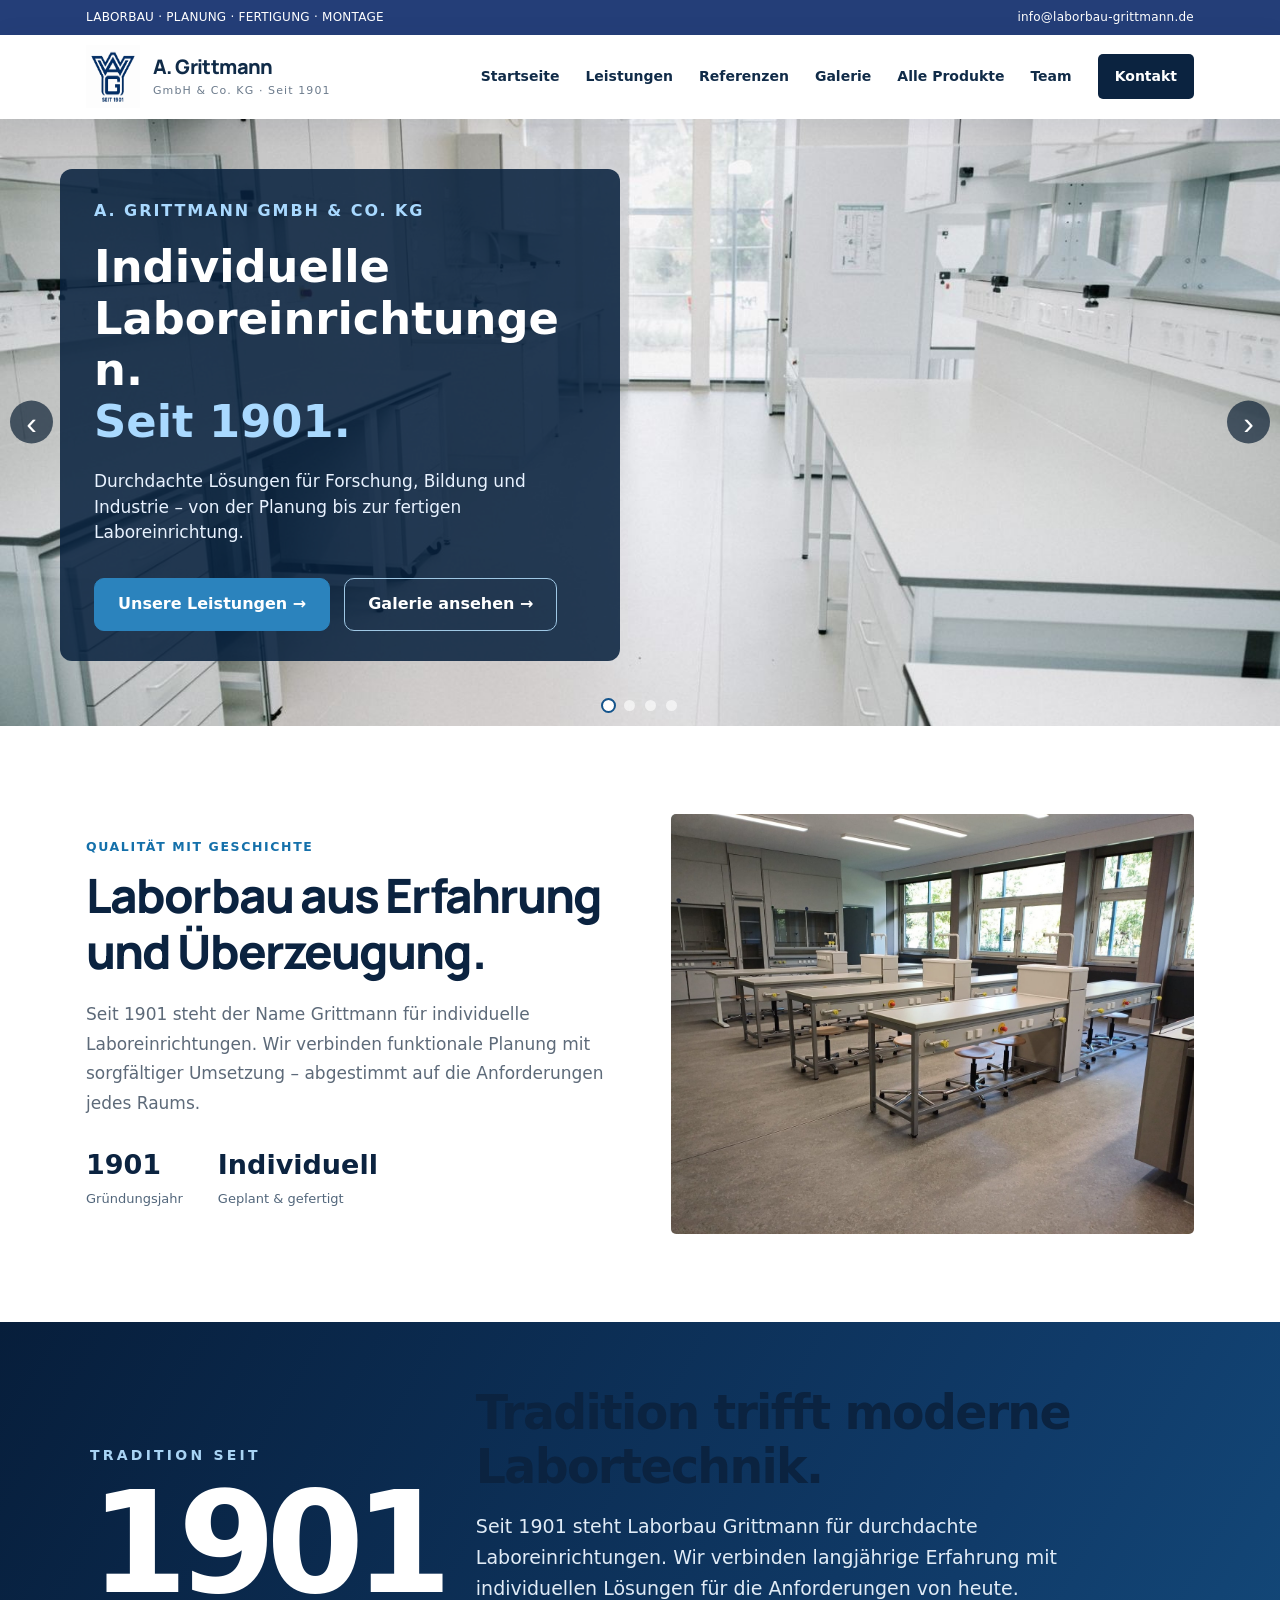
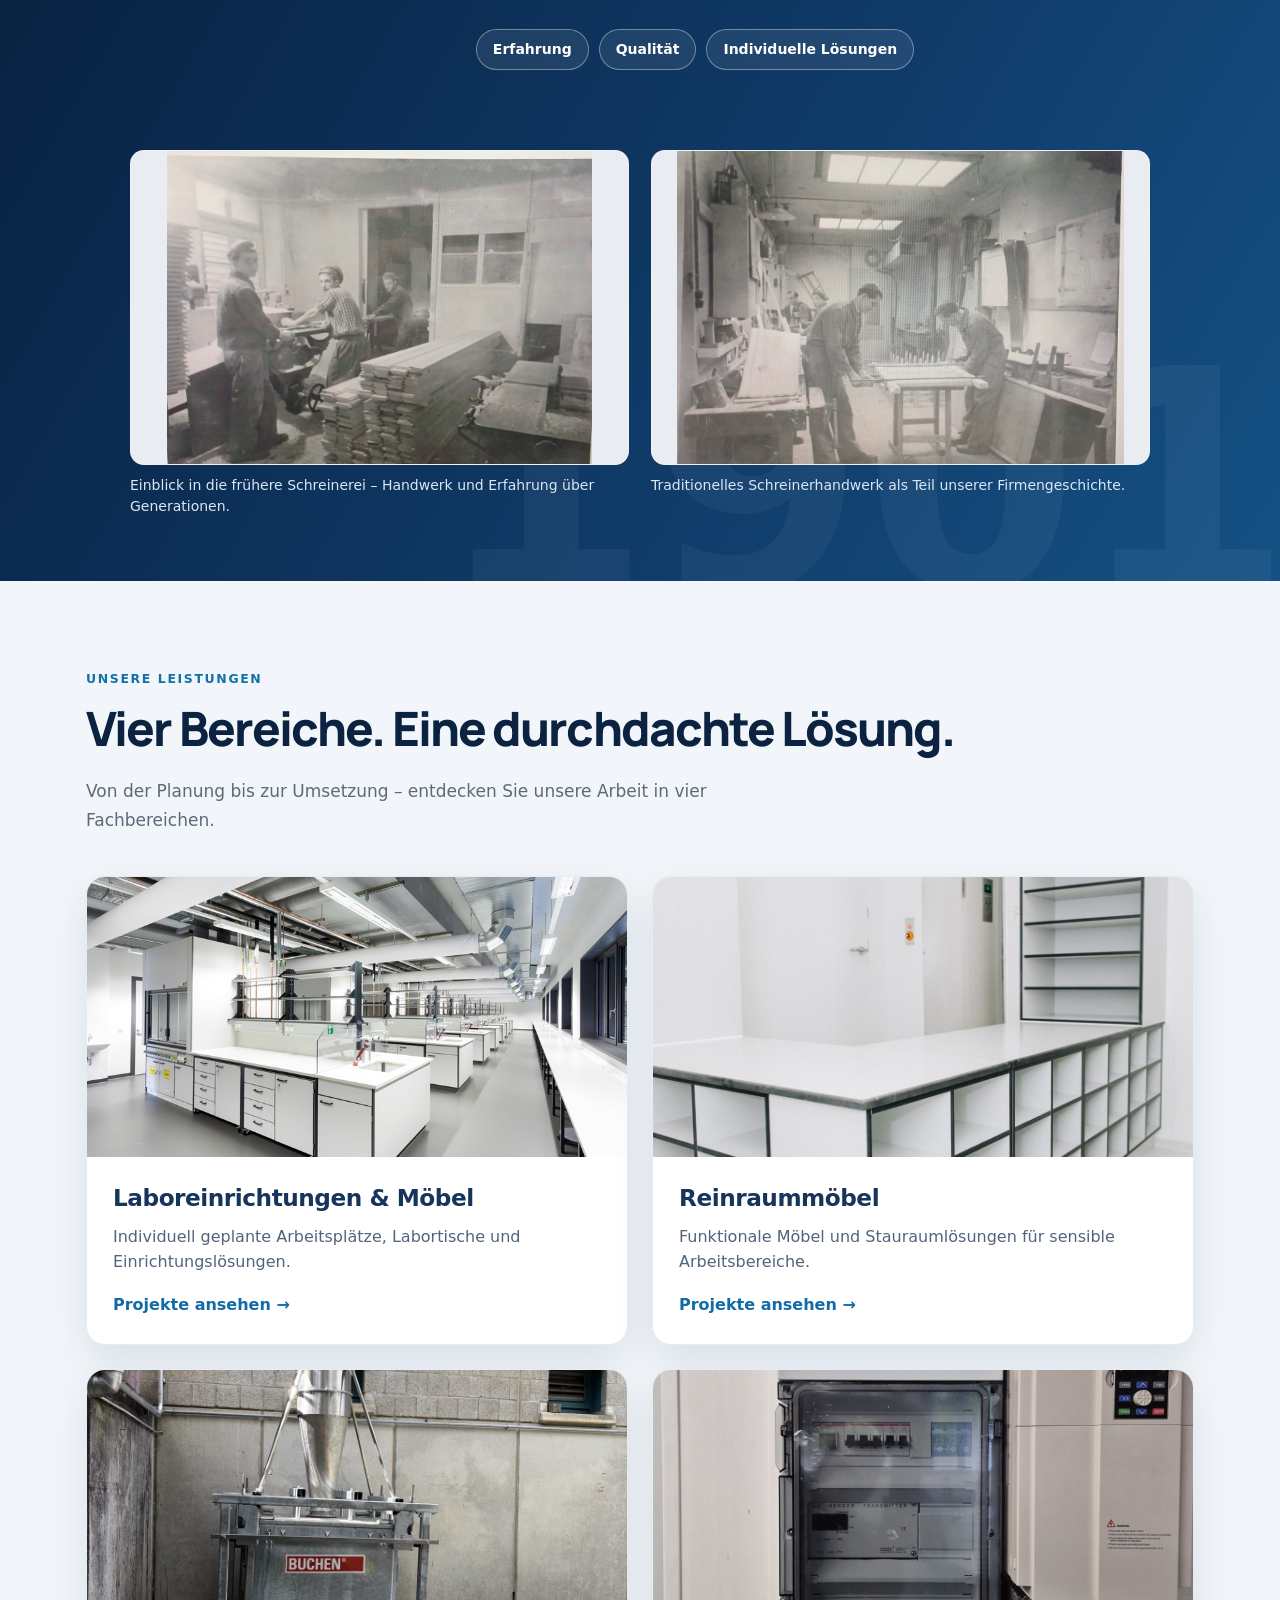
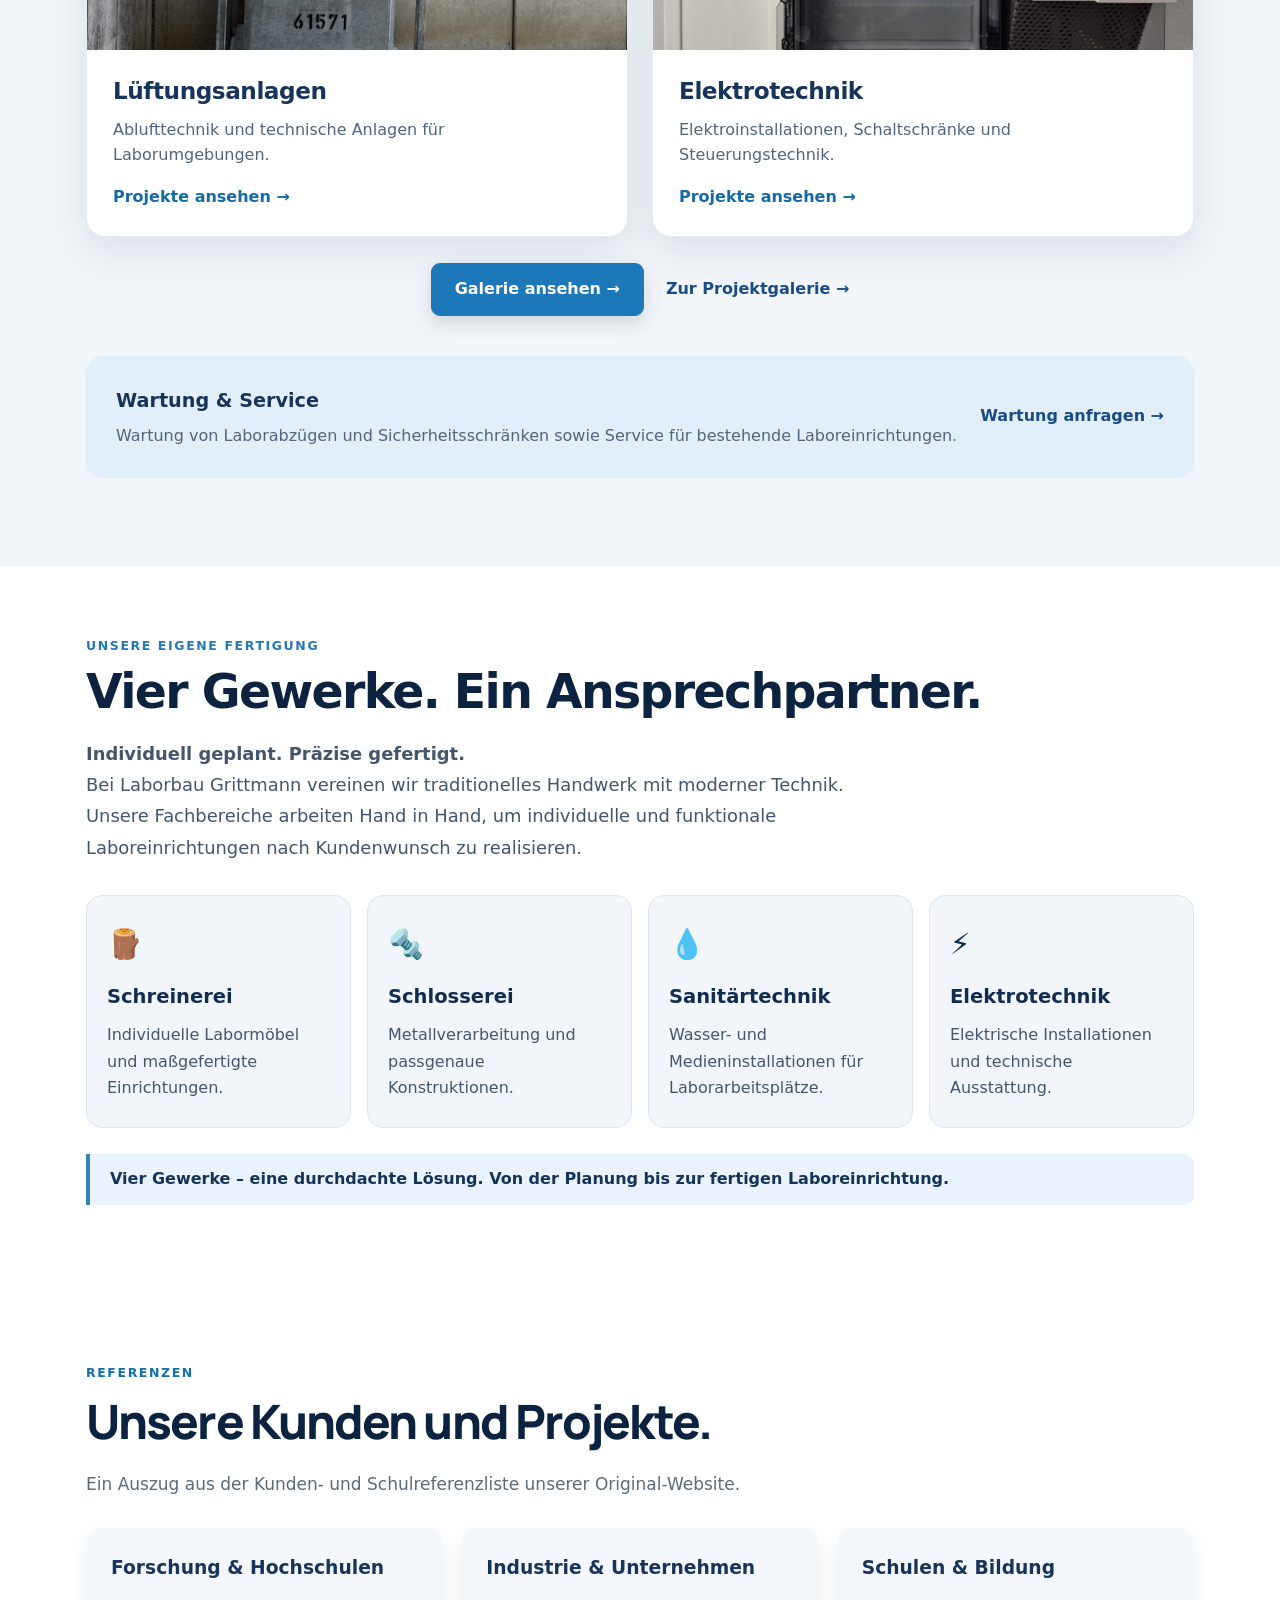
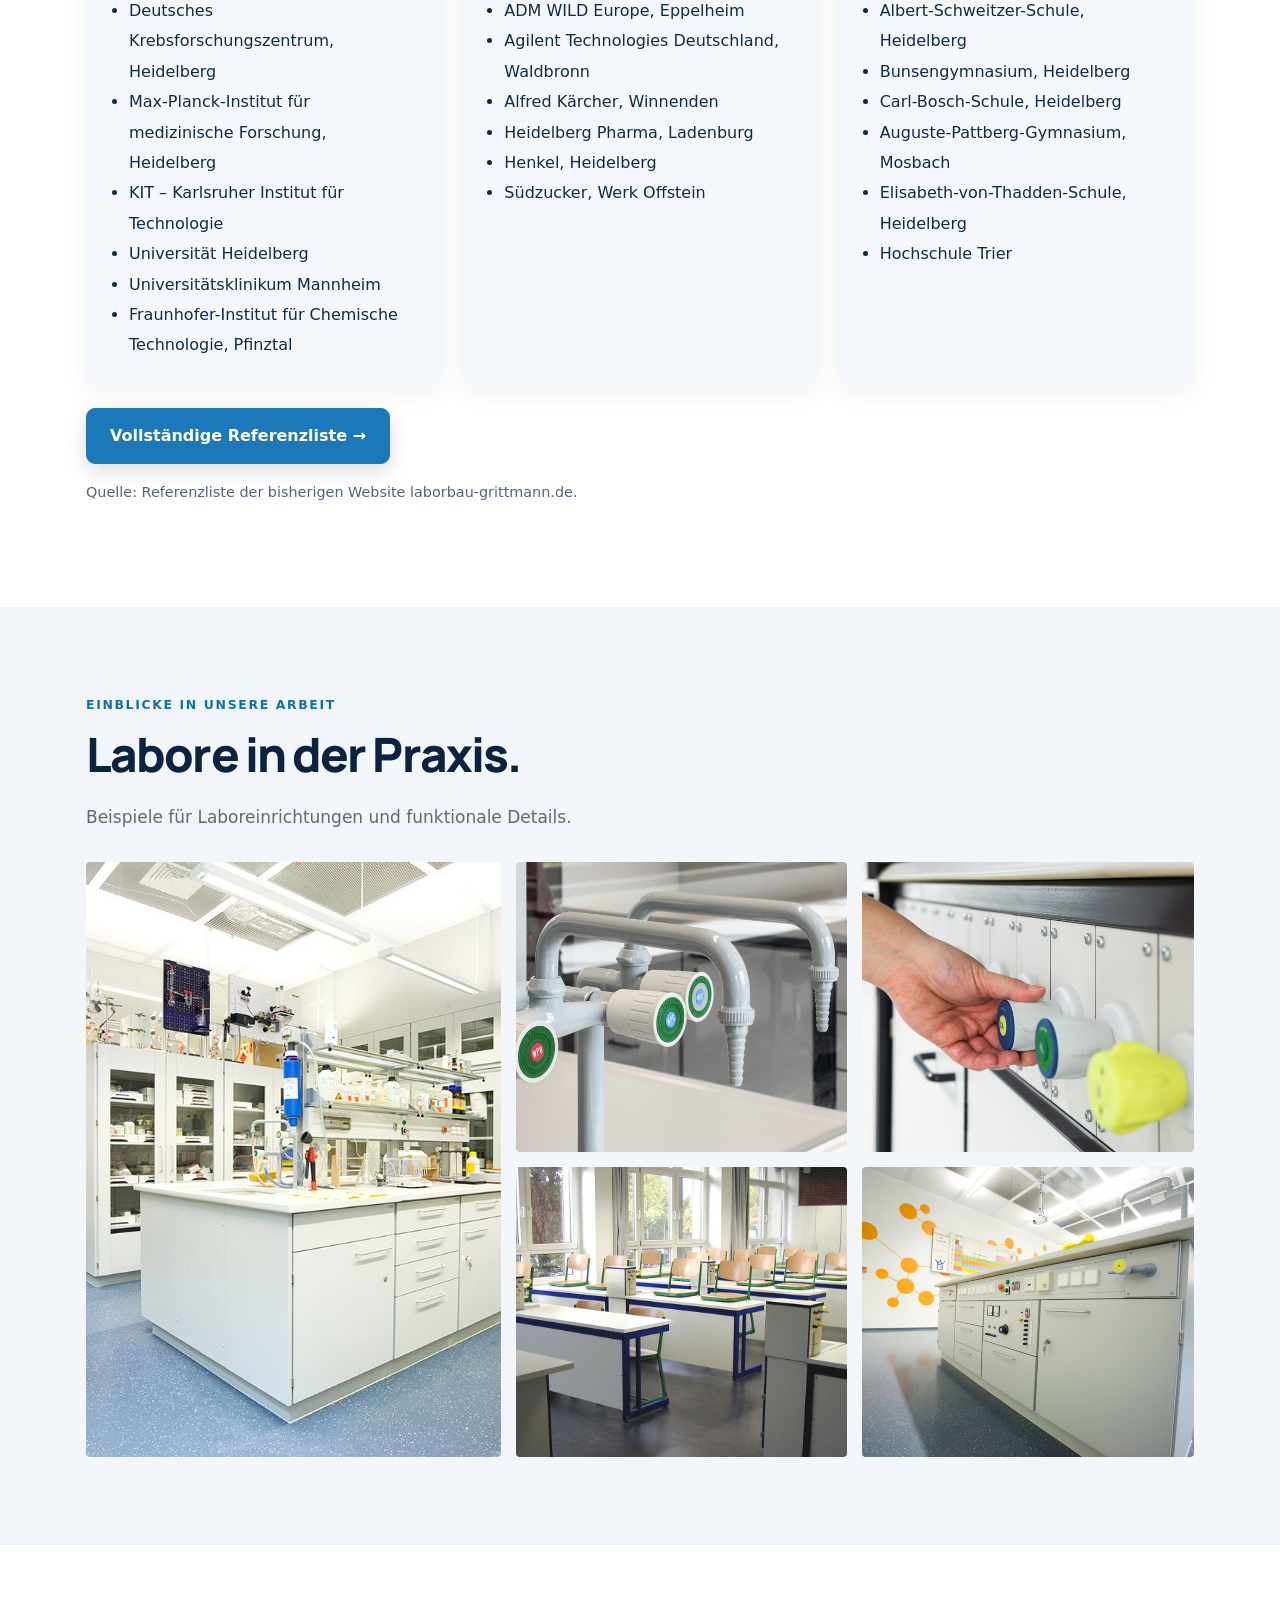
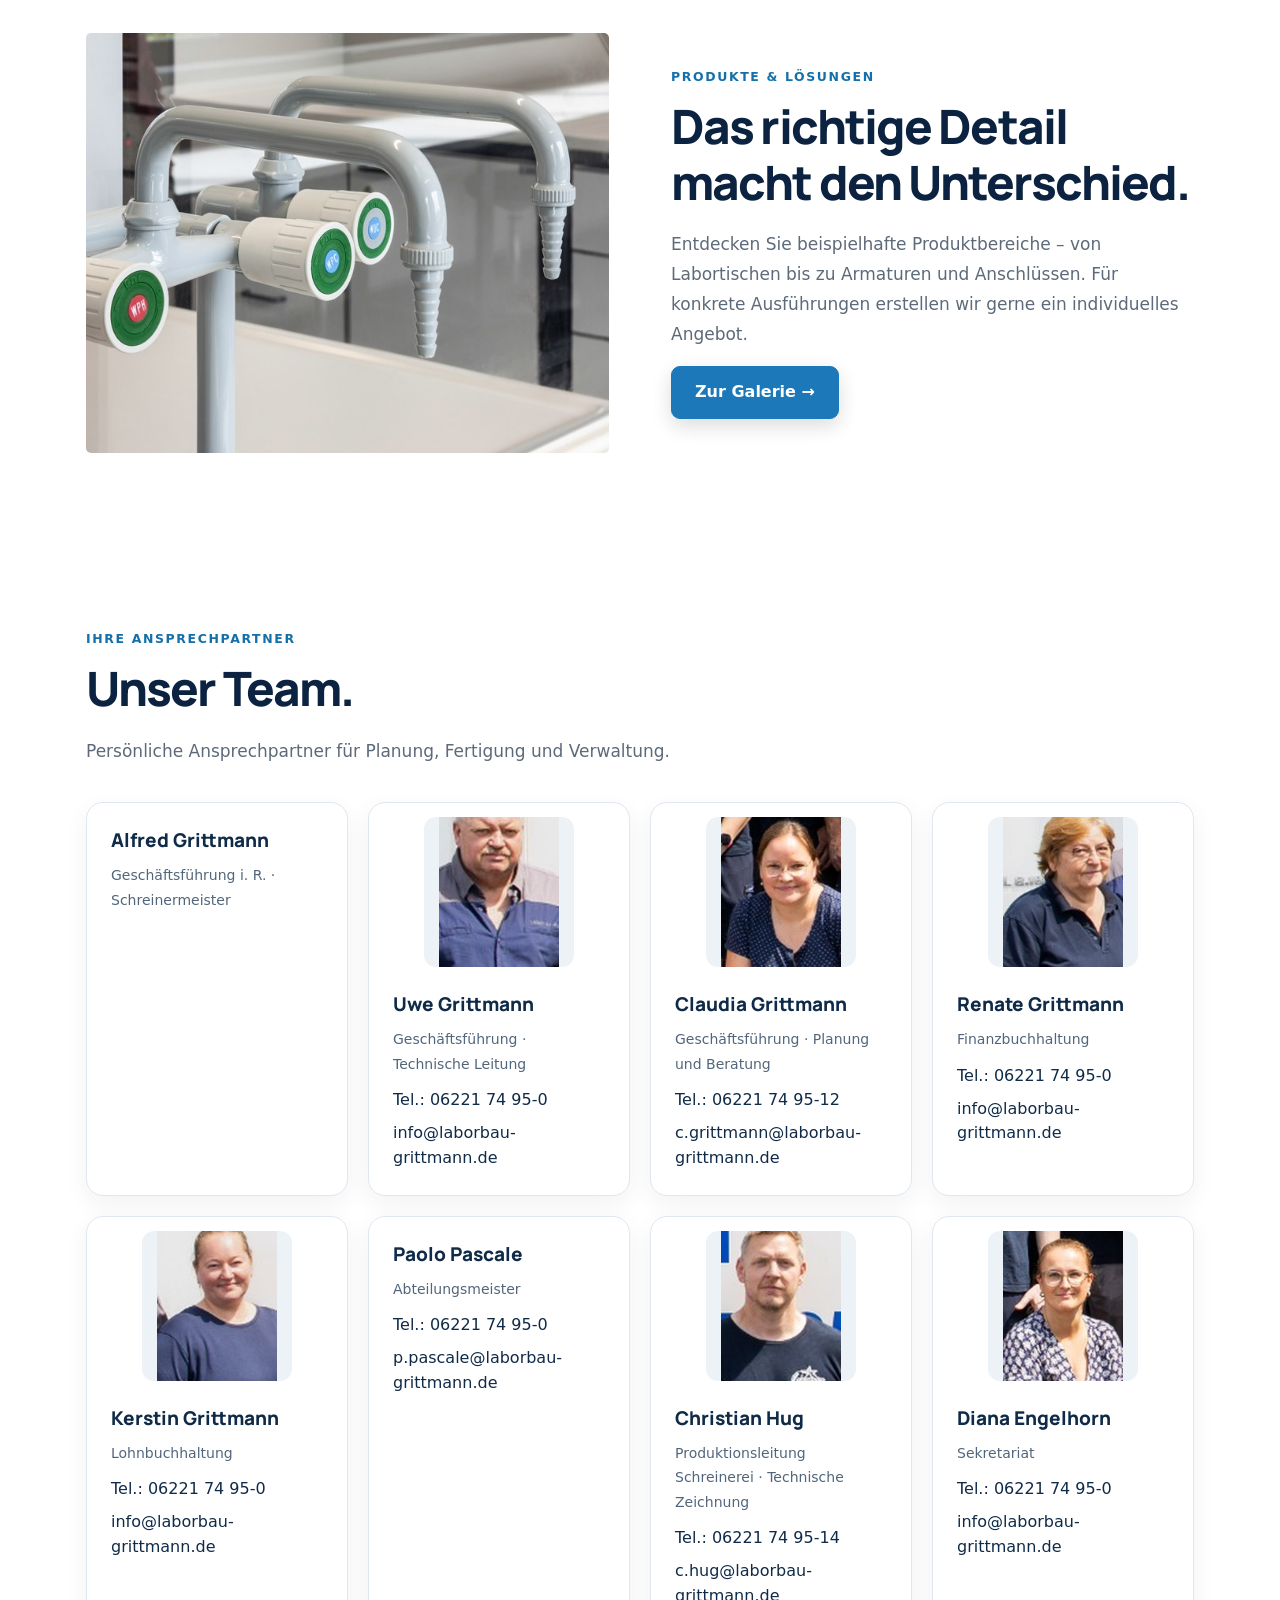
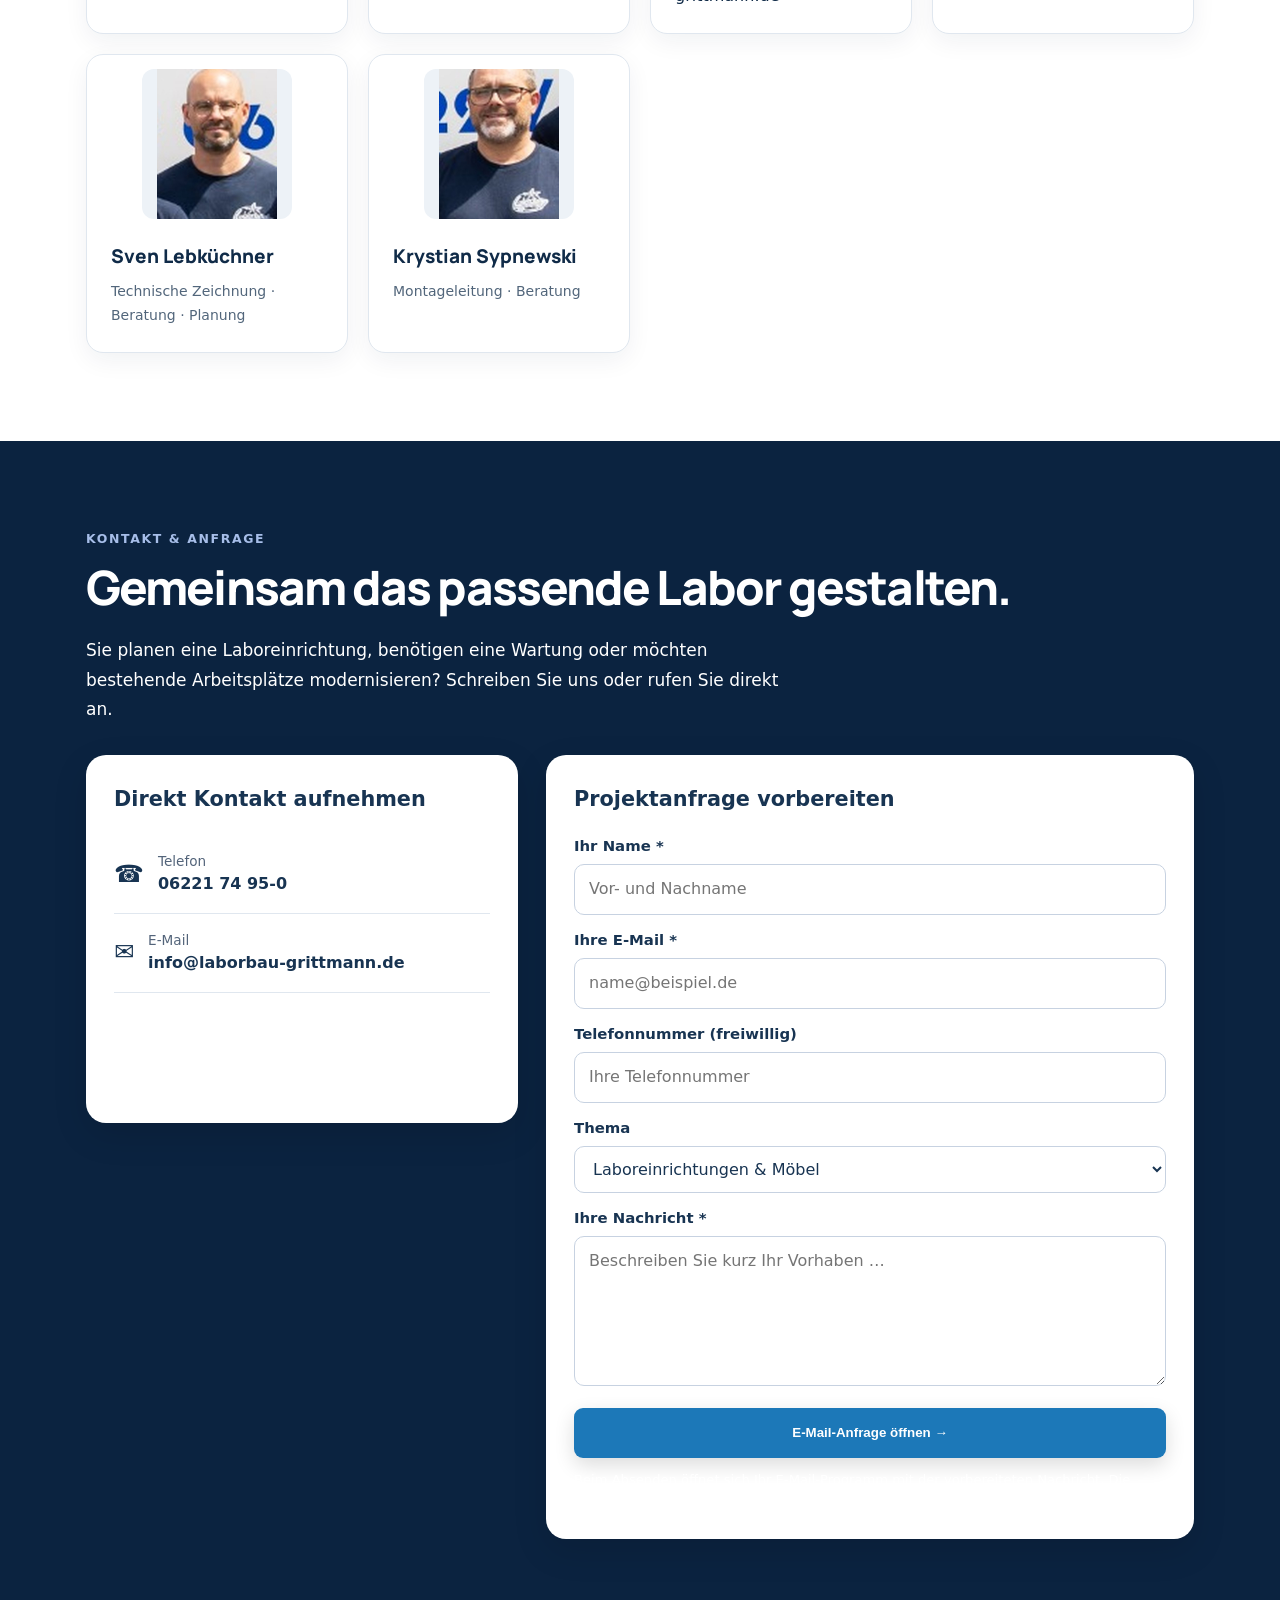
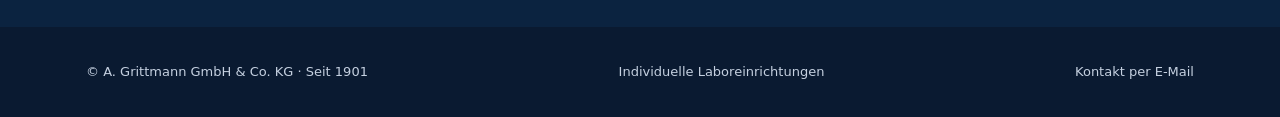
==== commit c224f9b9: "Kontaktformulare vereinheitlichen und Produktanfragen ergänzen" ====
--- a/index.html
+++ b/index.html
@@ -209,6 +209,125 @@
 .gr-slide-dots button[aria-current=true]{background:#fff;outline:2px solid #14548c}
 @media(max-width:700px){section.gr-landing{min-height:500px!important}section.gr-landing .gr-landing-content{width:calc(100% - 70px)!important;max-width:none!important;margin:55px auto 65px!important;padding:22px!important}section.gr-landing .gr-landing-content h1{font-size:30px!important}section.gr-landing .gr-landing-content p{font-size:15px!important}.gr-slide-prev,.gr-slide-next{width:30px;height:36px;font-size:25px}.gr-slide-prev{left:3px}.gr-slide-next{right:3px}}
 @media(prefers-reduced-motion:reduce){.gr-slide{transition:none}}
+</style><style id="gr-mobile-hero-visibility-fix">
+/* Mobil: Laborfoto sichtbar lassen, Infokasten kompakt am unteren Bildrand. */
+@media (max-width:700px) {
+  section.gr-landing {
+    min-height:650px !important;
+    height:auto !important;
+    display:flex !important;
+    align-items:flex-end !important;
+    padding:0 0 52px !important;
+  }
+  section.gr-landing .gr-slide { background-position:center center !important; }
+  section.gr-landing .gr-landing-content {
+    width:calc(100% - 74px) !important;
+    max-width:440px !important;
+    margin:210px auto 0 !important;
+    padding:16px 18px 18px !important;
+    background:rgba(9,34,63,.84) !important;
+    border-radius:14px !important;
+  }
+  section.gr-landing .gr-landing-content .eyebrow {
+    font-size:10px !important;
+    letter-spacing:.11em !important;
+    margin-bottom:8px !important;
+  }
+  section.gr-landing .gr-landing-content h1 {
+    font-size:clamp(23px,6.2vw,30px) !important;
+    line-height:1.13 !important;
+    margin:0 0 9px !important;
+  }
+  section.gr-landing .gr-landing-content p {
+    font-size:13px !important;
+    line-height:1.38 !important;
+    margin:0 0 12px !important;
+  }
+  section.gr-landing .gr-landing-content .actions {
+    gap:8px !important;
+    flex-direction:row !important;
+    flex-wrap:wrap !important;
+  }
+  section.gr-landing .gr-landing-content .actions .btn {
+    width:auto !important;
+    flex:1 1 125px !important;
+    padding:10px 8px !important;
+    font-size:12px !important;
+    text-align:center !important;
+    line-height:1.25 !important;
+  }
+  section.gr-landing .gr-slide-dots { bottom:14px !important; }
+  section.gr-landing .gr-slide-prev,
+  section.gr-landing .gr-slide-next { top:31% !important; }
+}
+</style><style id="gr-mobile-photo-first-20261026">
+/* Nur Handy: Bild und Text getrennt; Desktop bleibt unverändert. */
+@media (max-width:700px) {
+  section.gr-landing {
+    display:flex !important;
+    flex-direction:column !important;
+    align-items:stretch !important;
+    min-height:0 !important;
+    height:auto !important;
+    padding:0 !important;
+    background:#fff !important;
+    overflow:visible !important;
+  }
+  section.gr-landing .gr-landing-photo {
+    position:relative !important;
+    inset:auto !important;
+    display:block !important;
+    flex:none !important;
+    height:clamp(230px,64vw,350px) !important;
+    width:100% !important;
+    overflow:hidden !important;
+    background:#eaf0f5 !important;
+  }
+  section.gr-landing .gr-slide {background-position:center center !important;}
+  section.gr-landing .gr-landing-content {
+    position:relative !important;
+    display:block !important;
+    width:100% !important;
+    max-width:none !important;
+    margin:0 !important;
+    padding:26px 22px 30px !important;
+    border-radius:0 !important;
+    background:#fff !important;
+    color:#0b2340 !important;
+    box-shadow:none !important;
+  }
+  section.gr-landing .gr-landing-content .eyebrow {color:#17608f !important;font-size:11px !important;}
+  section.gr-landing .gr-landing-content h1 {
+    color:#0b2340 !important;
+    font-size:clamp(28px,7vw,36px) !important;
+    line-height:1.13 !important;
+    margin:10px 0 12px !important;
+  }
+  section.gr-landing .gr-landing-content h1 span {color:#1875ab !important;}
+  section.gr-landing .gr-landing-content p {
+    color:#52647c !important;
+    font-size:15px !important;
+    line-height:1.5 !important;
+    margin:0 0 18px !important;
+  }
+  section.gr-landing .gr-landing-content .actions {display:flex !important;gap:10px !important;flex-wrap:wrap !important;}
+  section.gr-landing .gr-landing-content .actions .btn {
+    flex:1 1 145px !important;
+    min-width:0 !important;
+    padding:12px 10px !important;
+    font-size:13px !important;
+    line-height:1.25 !important;
+    text-align:center !important;
+  }
+  section.gr-landing .gr-landing-content .actions .btn.alt {
+    color:#14548c !important;
+    border:1px solid #14548c !important;
+    background:#fff !important;
+  }
+  section.gr-landing .gr-slide-prev,
+  section.gr-landing .gr-slide-next {top:50% !important;transform:translateY(-50%) !important;}
+  section.gr-landing .gr-slide-dots {bottom:12px !important;}
+}
 </style></head>
 <body><div class="top"><div class="wrap"><span>LABORBAU · PLANUNG · FERTIGUNG · MONTAGE</span><a href="mailto:info@laborbau-grittmann.de">info@laborbau-grittmann.de</a></div></div><header class="head"><div class="wrap headin"><a aria-label="Grittmann Startseite" class="brand" href="index.html"><img alt="Grittmann Signet" src="logo-blau.png"/><span><strong>A. Grittmann</strong><small>GmbH &amp; Co. KG · Seit 1901</small></span></a><button aria-controls="nav" aria-expanded="false" aria-label="Menü öffnen" class="menu">☰</button><nav class="nav" id="nav"><a href="index.html">Startseite</a><a href="index.html#leistungen">Leistungen</a><a href="index.html#referenzen">Referenzen</a><a href="galerie.html">Galerie</a><a href="shop.html#produktpalette">Alle Produkte</a><a href="index.html#team">Team</a><a class="nav-cta" href="index.html#kontakt">Kontakt</a></nav></div></header><main>
 <section class="gr-landing"><div aria-label="Wechselnde Fotos unserer Laboreinrichtungen" class="gr-landing-photo" role="group"><div aria-label="Laboreinrichtung – Bild 1 von 4" class="gr-slide is-active" role="img" style='background-image:url("[data-uri]")'></div><div aria-label="Laboreinrichtung – Bild 2 von 4" class="gr-slide" role="img" style='background-image:url("[data-uri]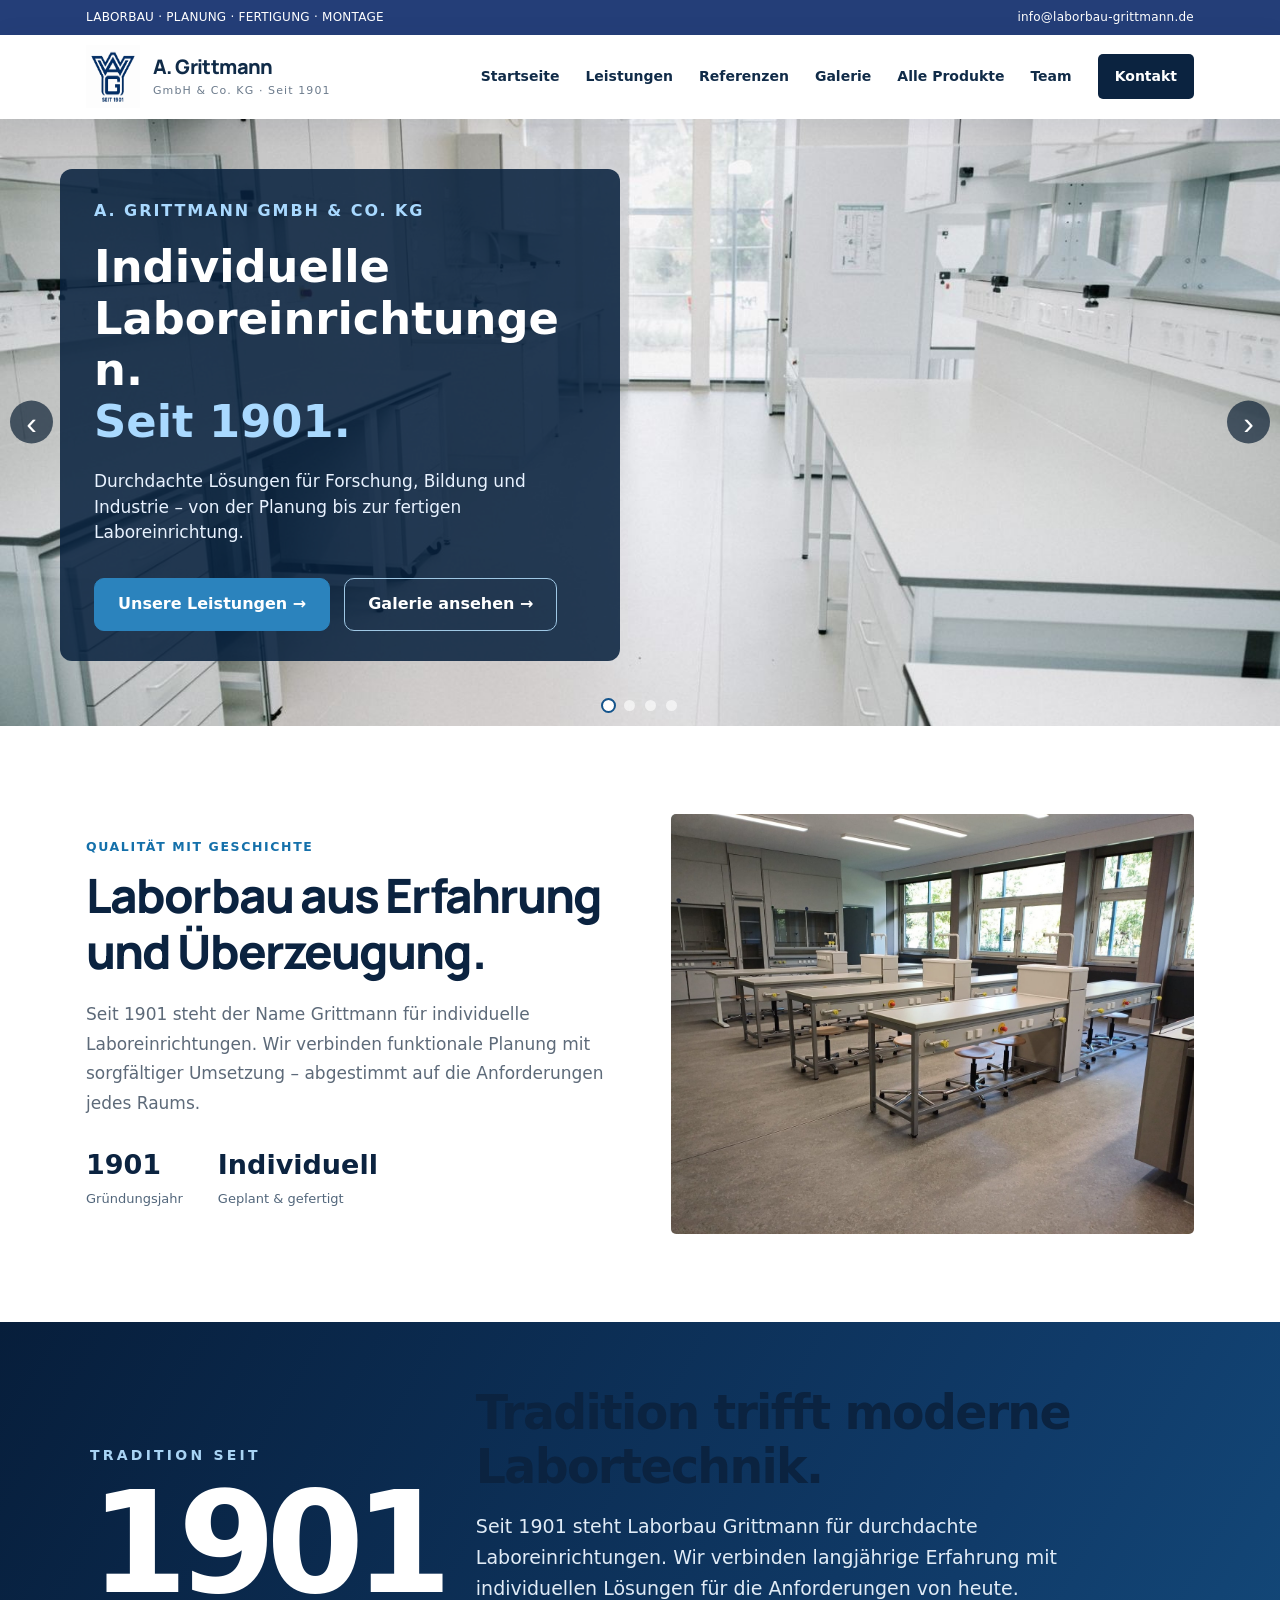
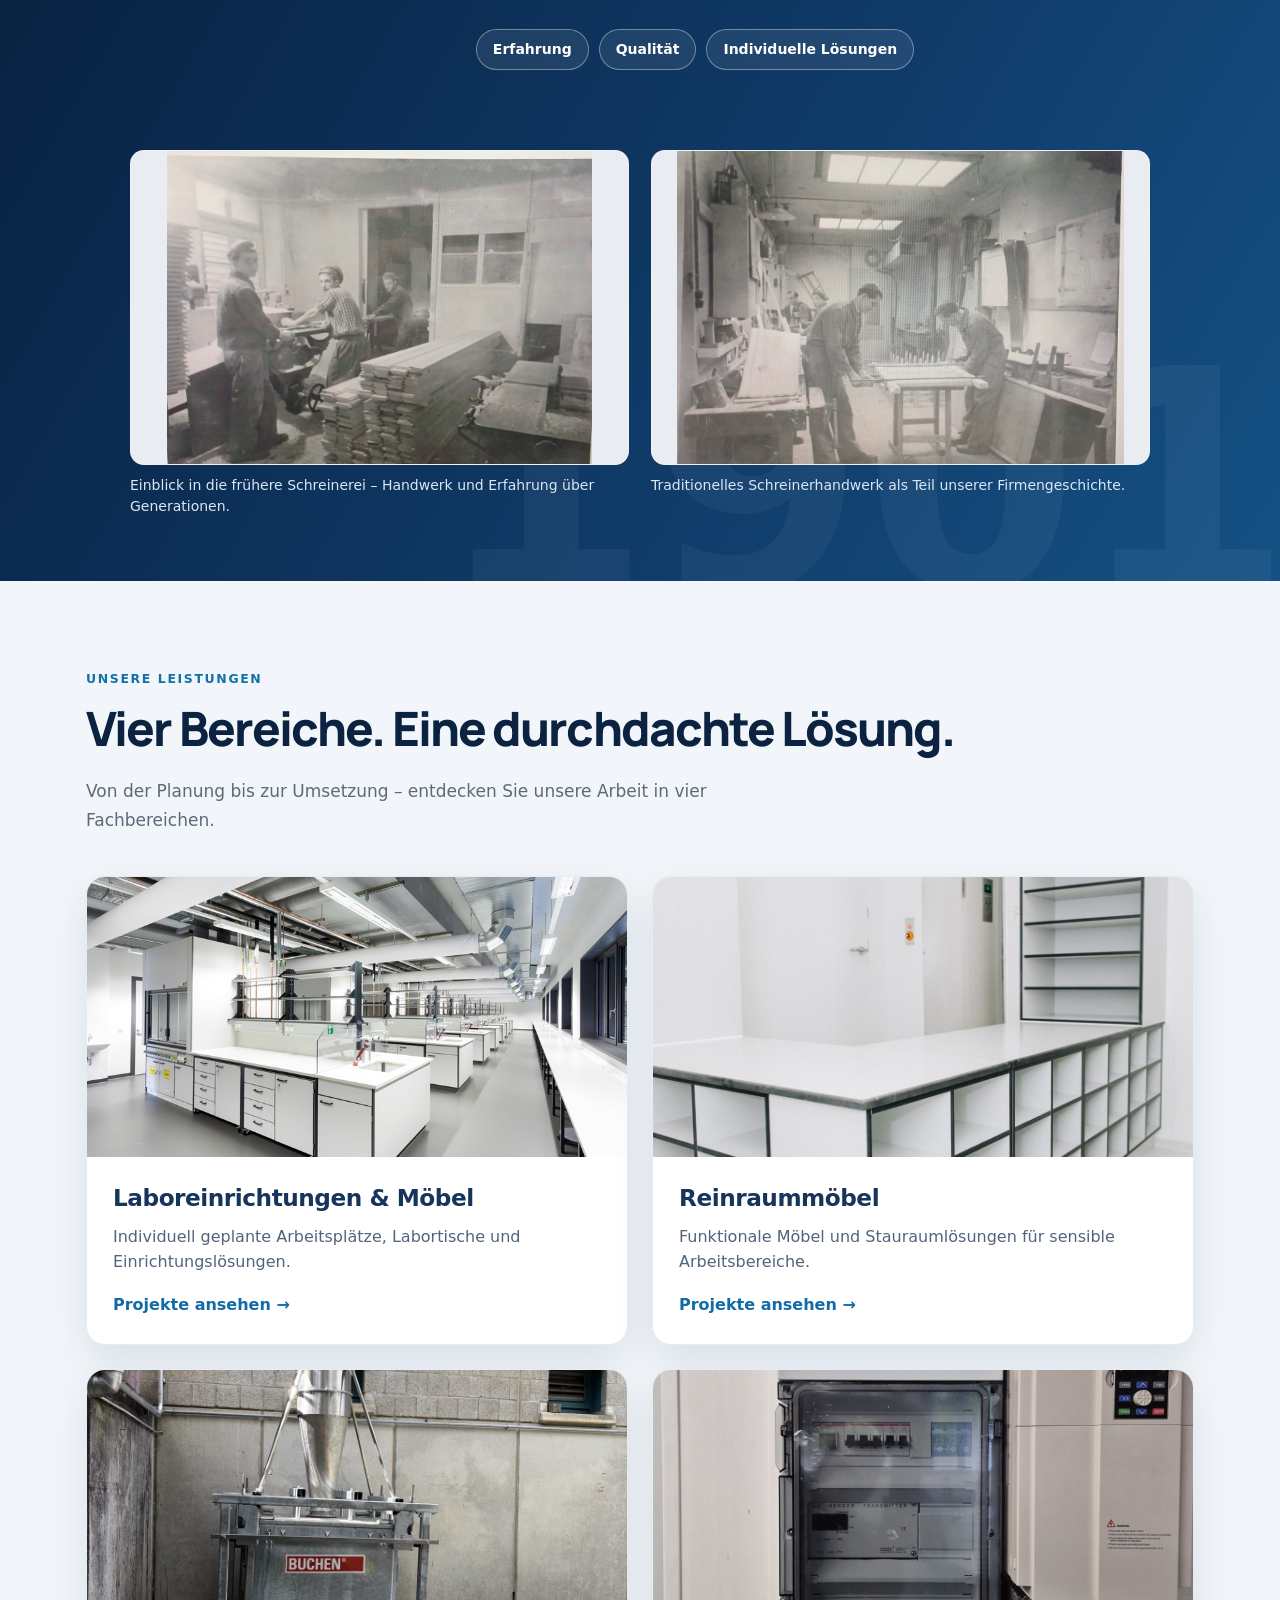
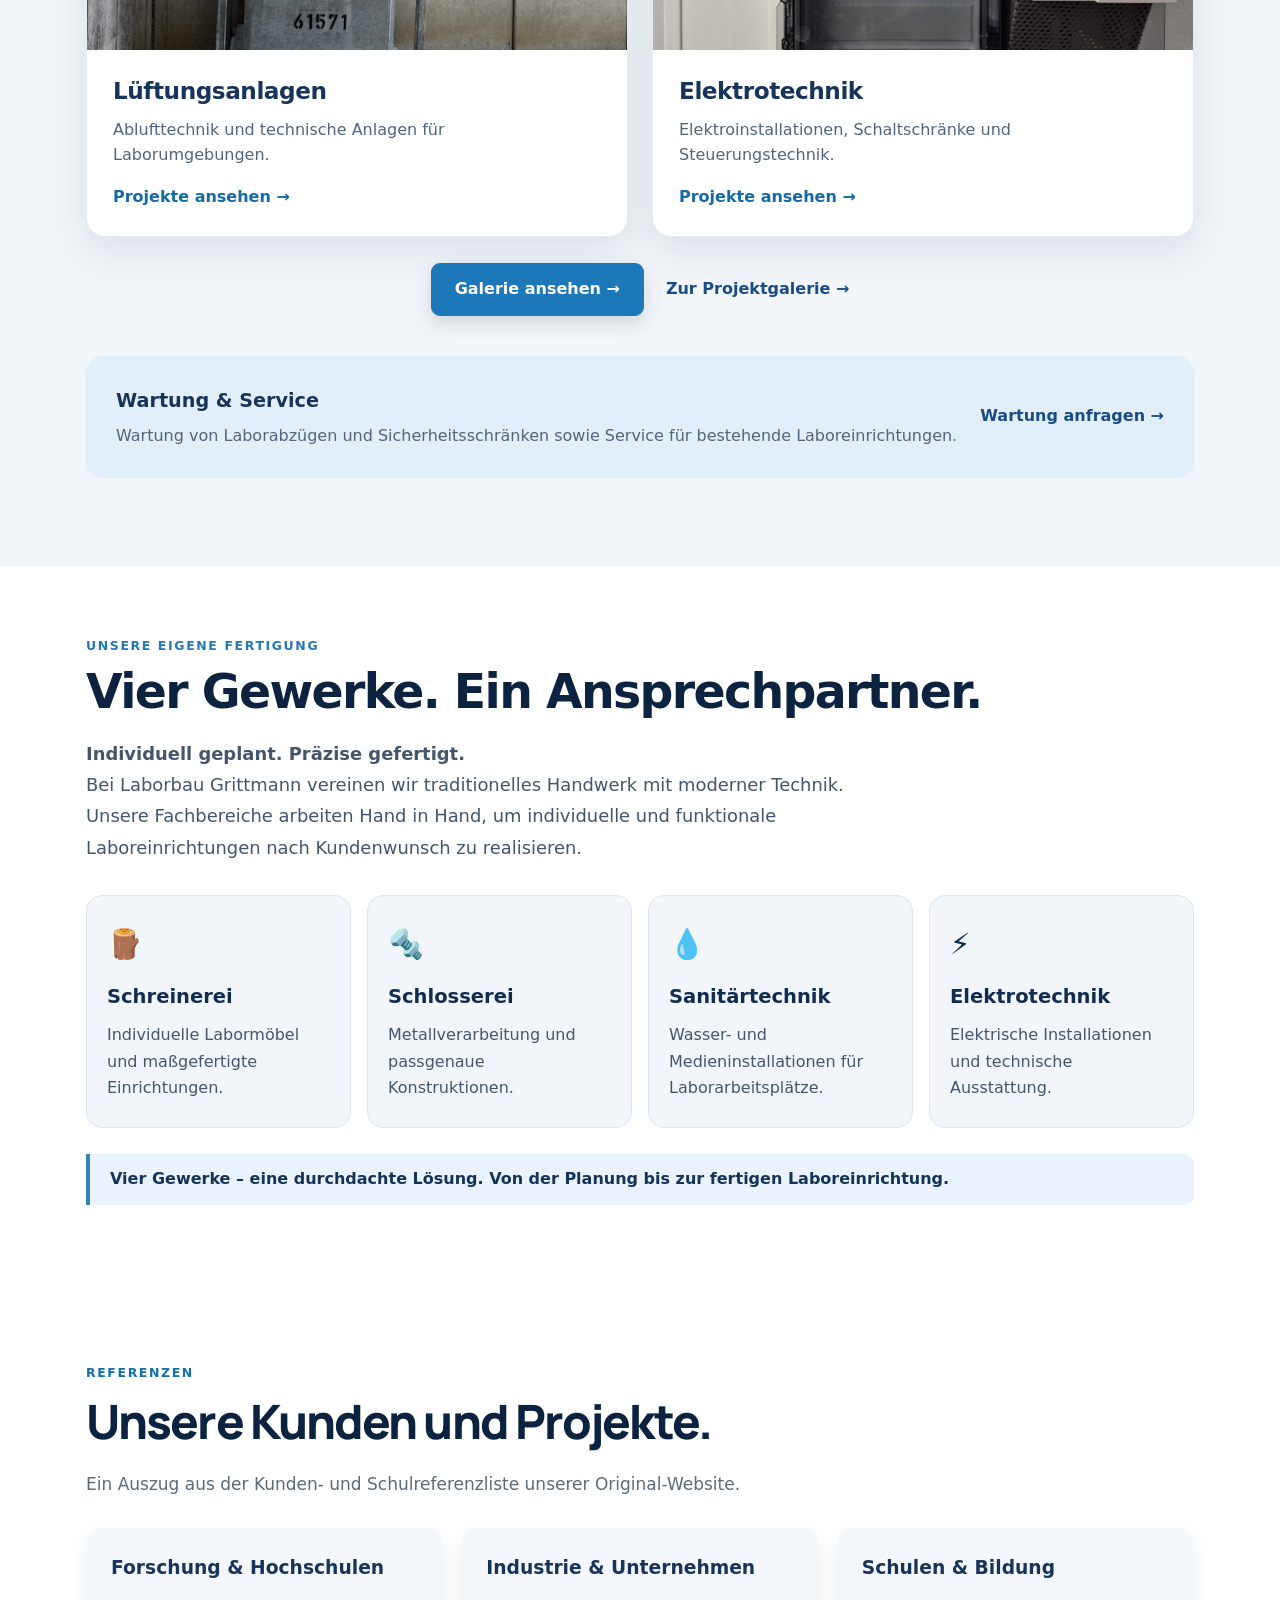
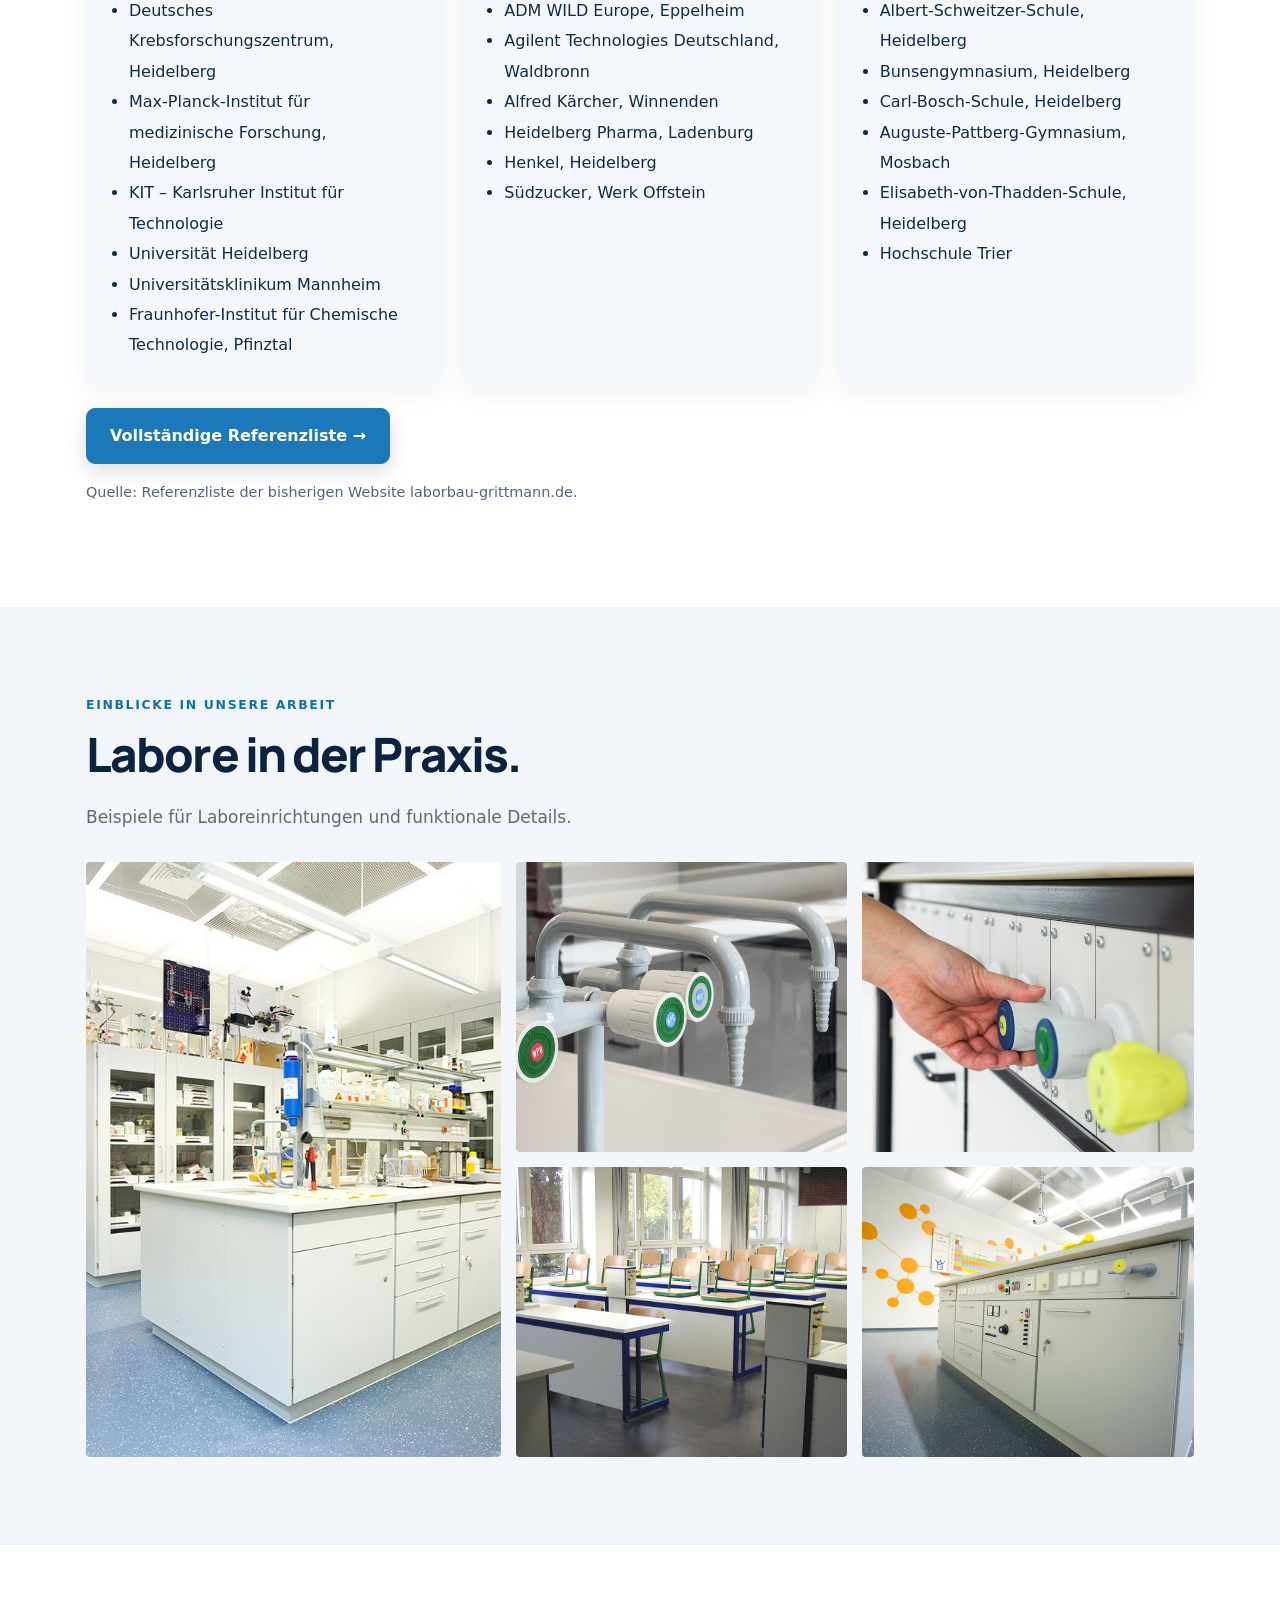
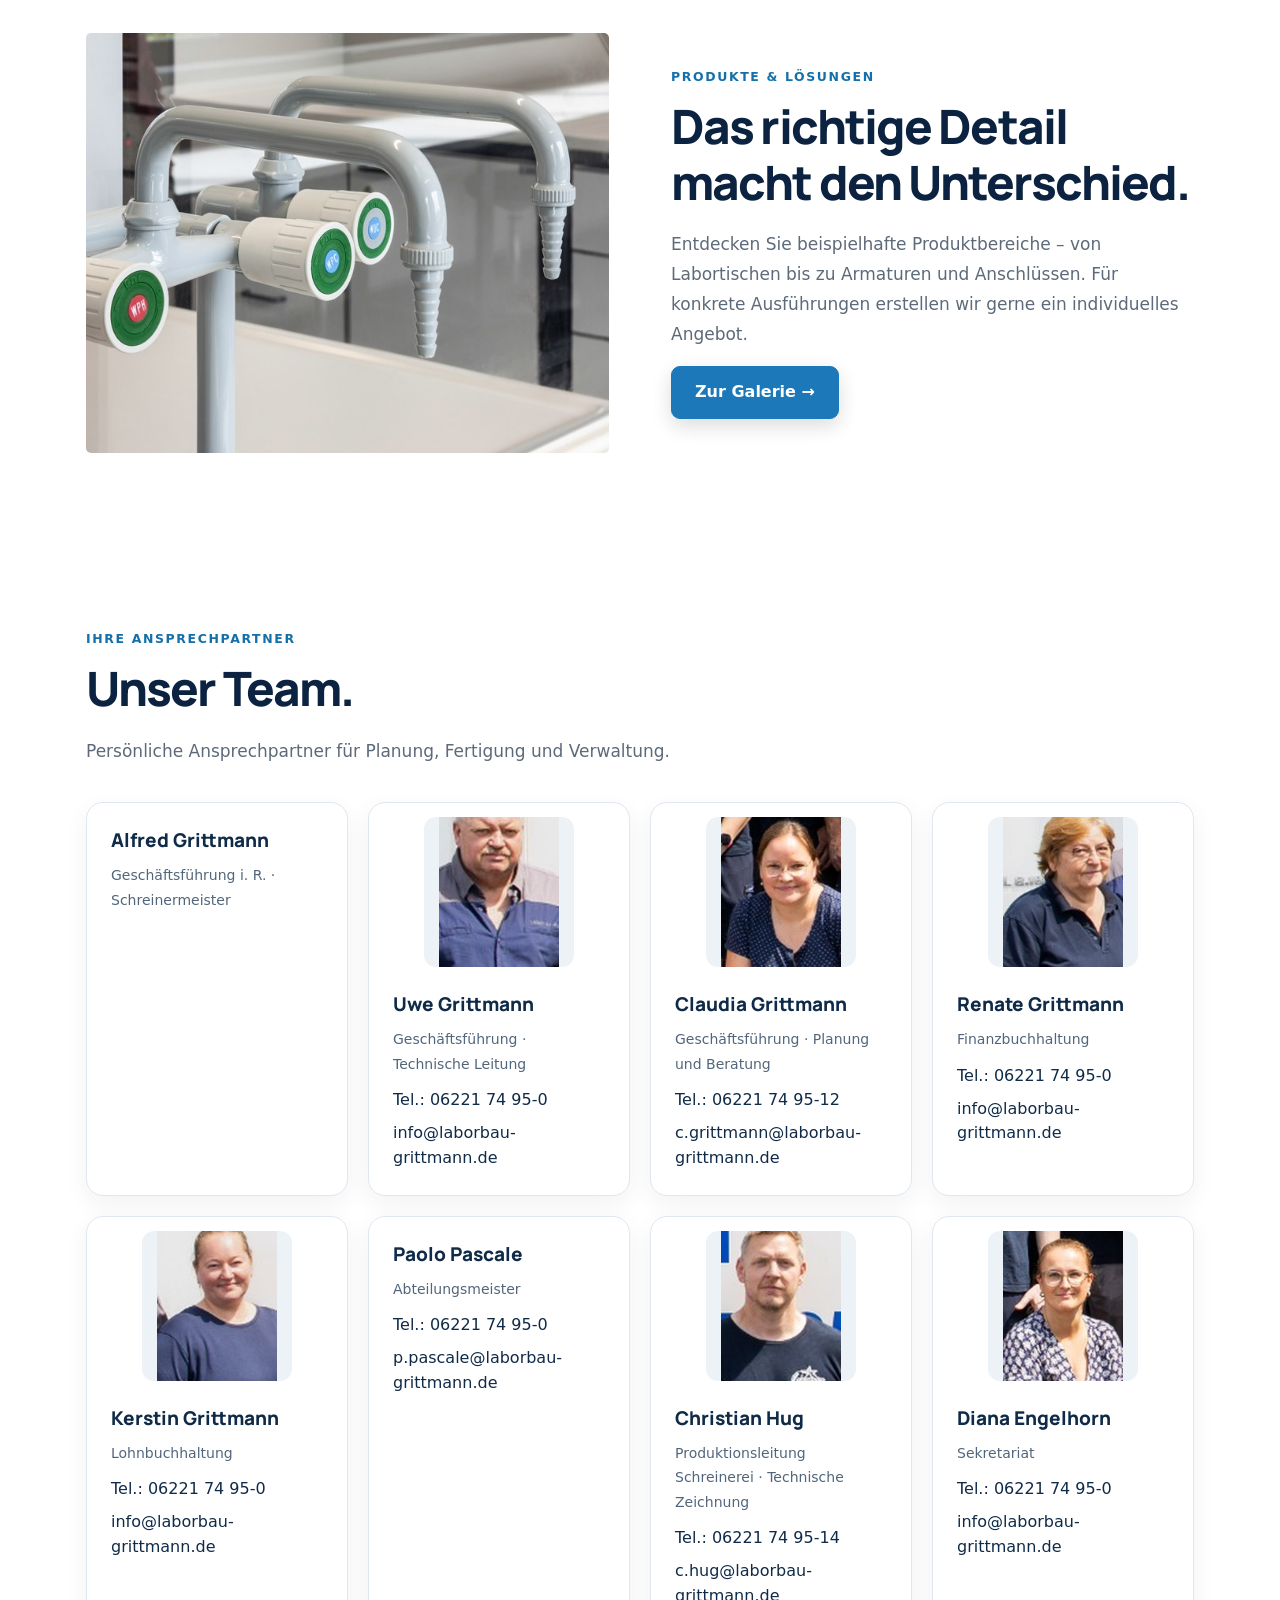
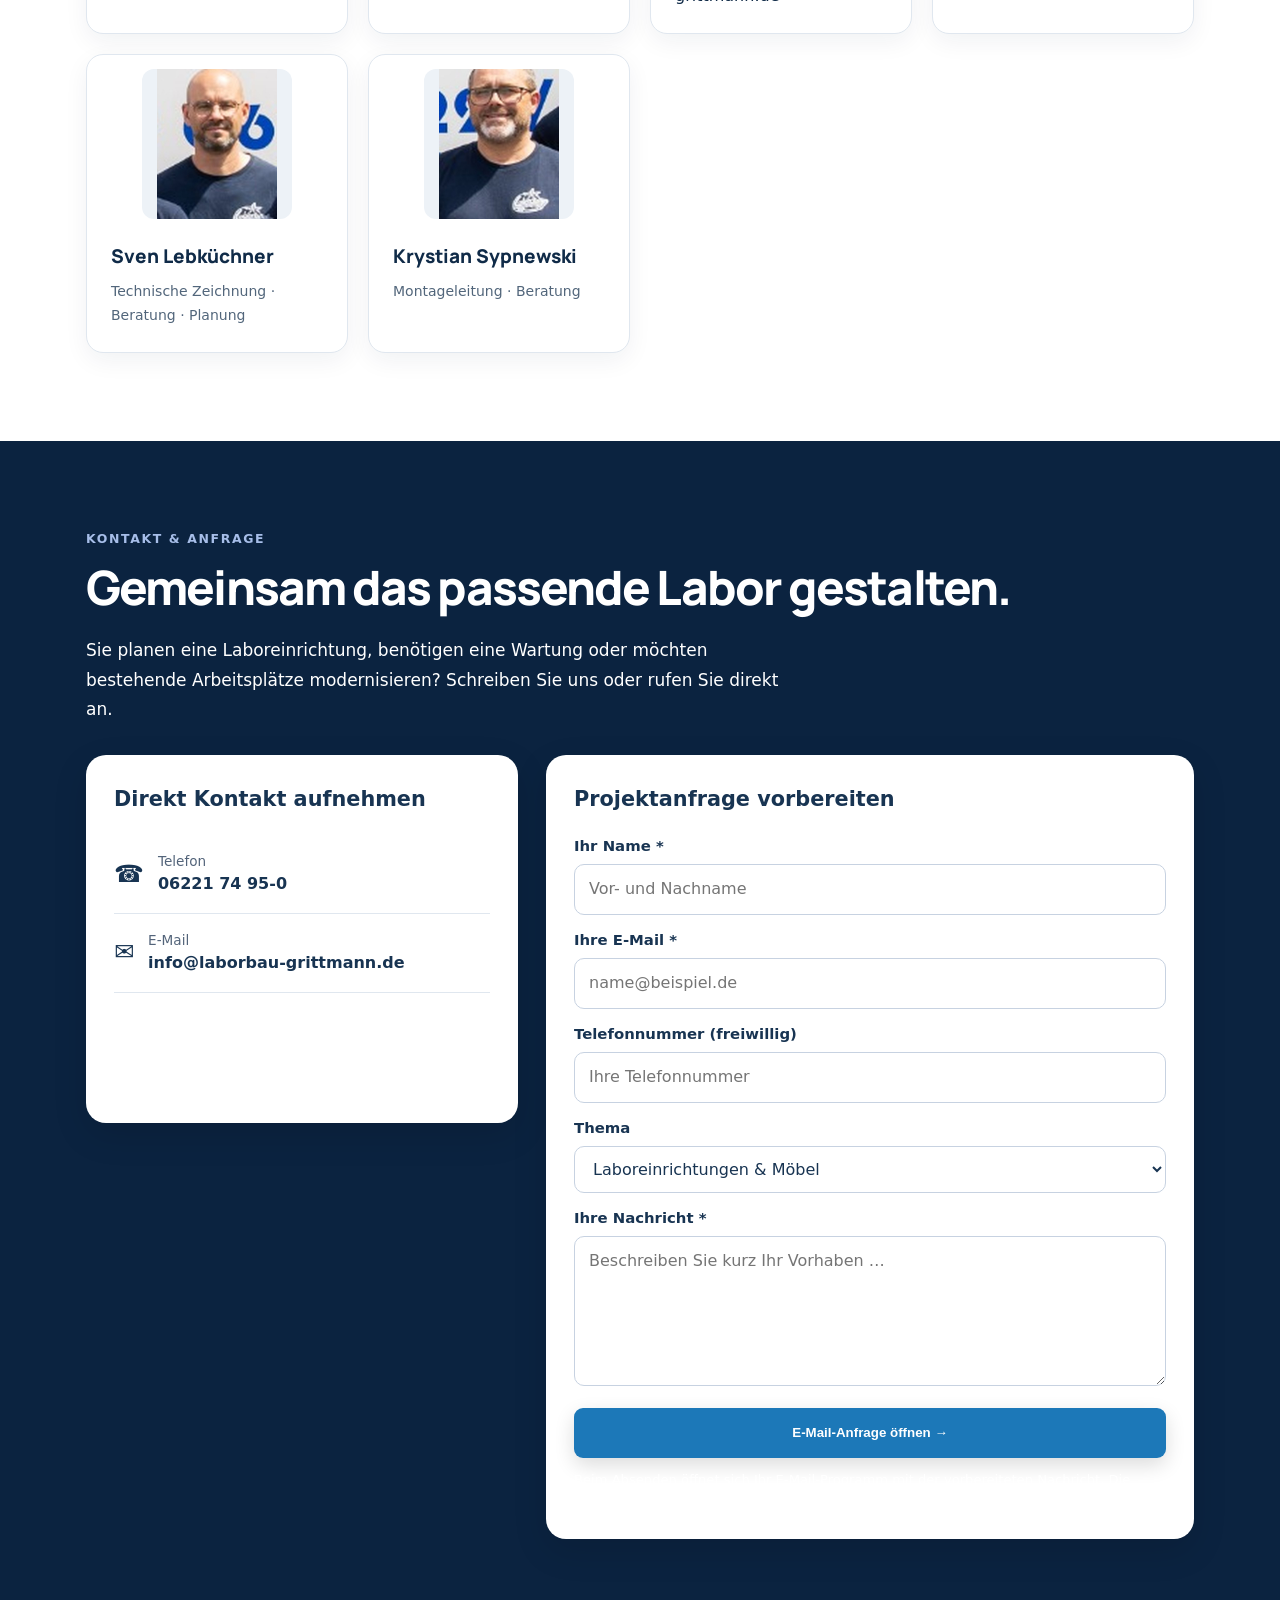
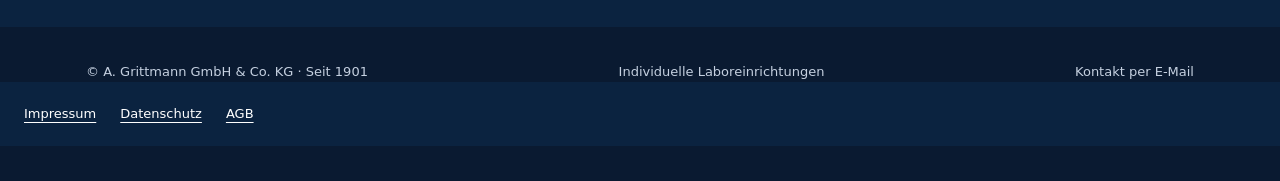
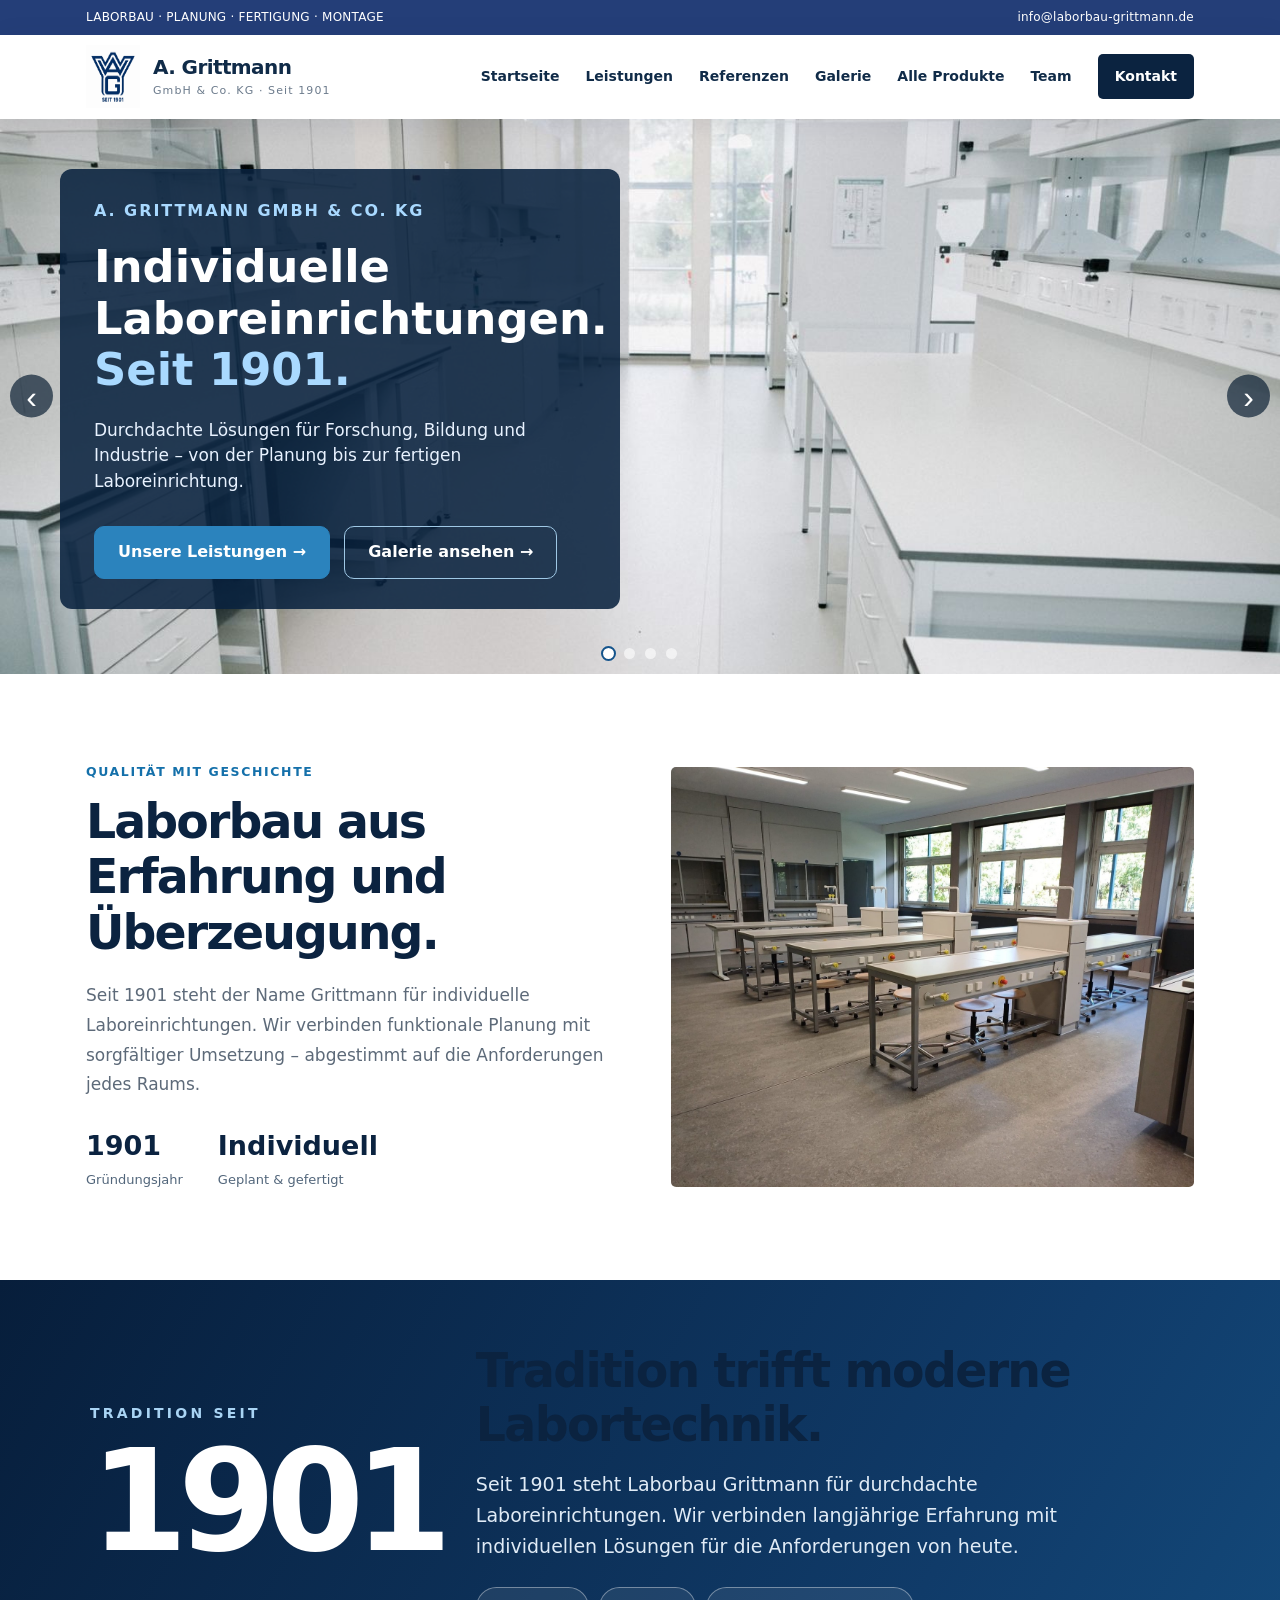
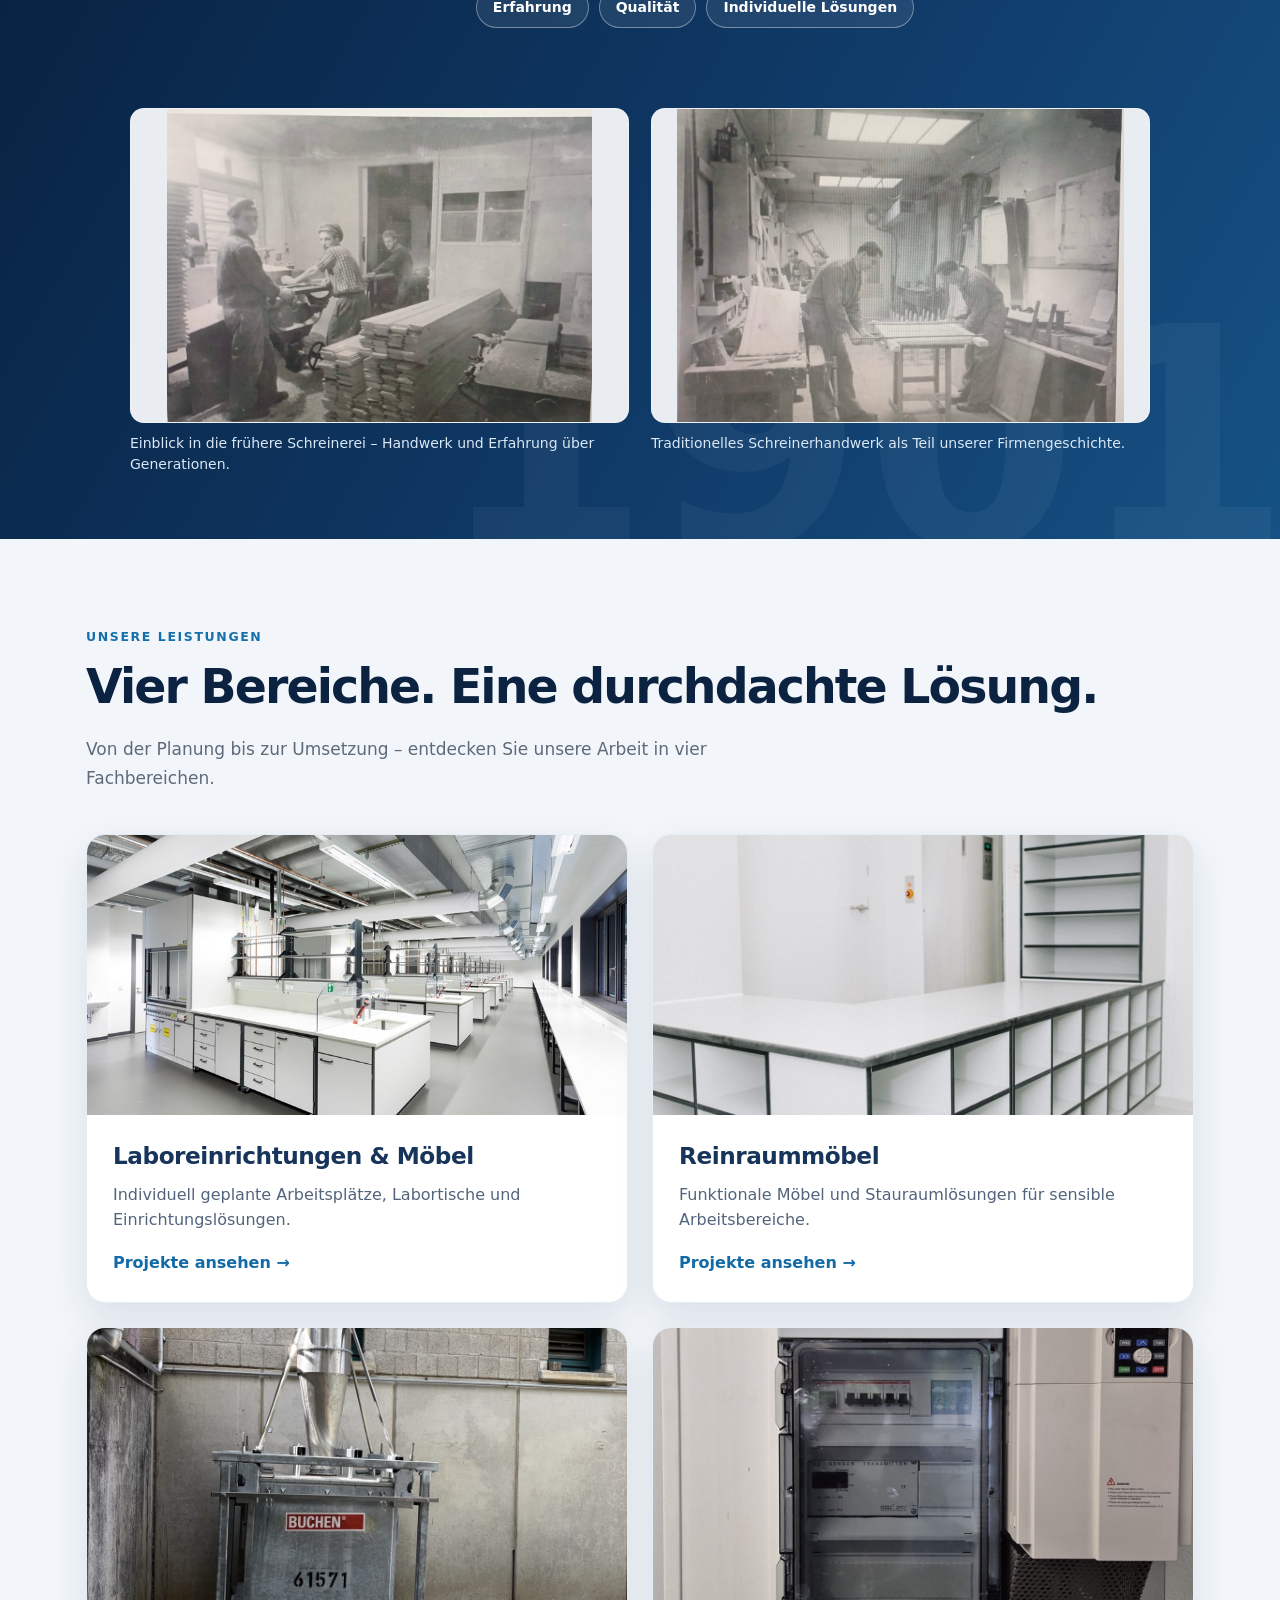
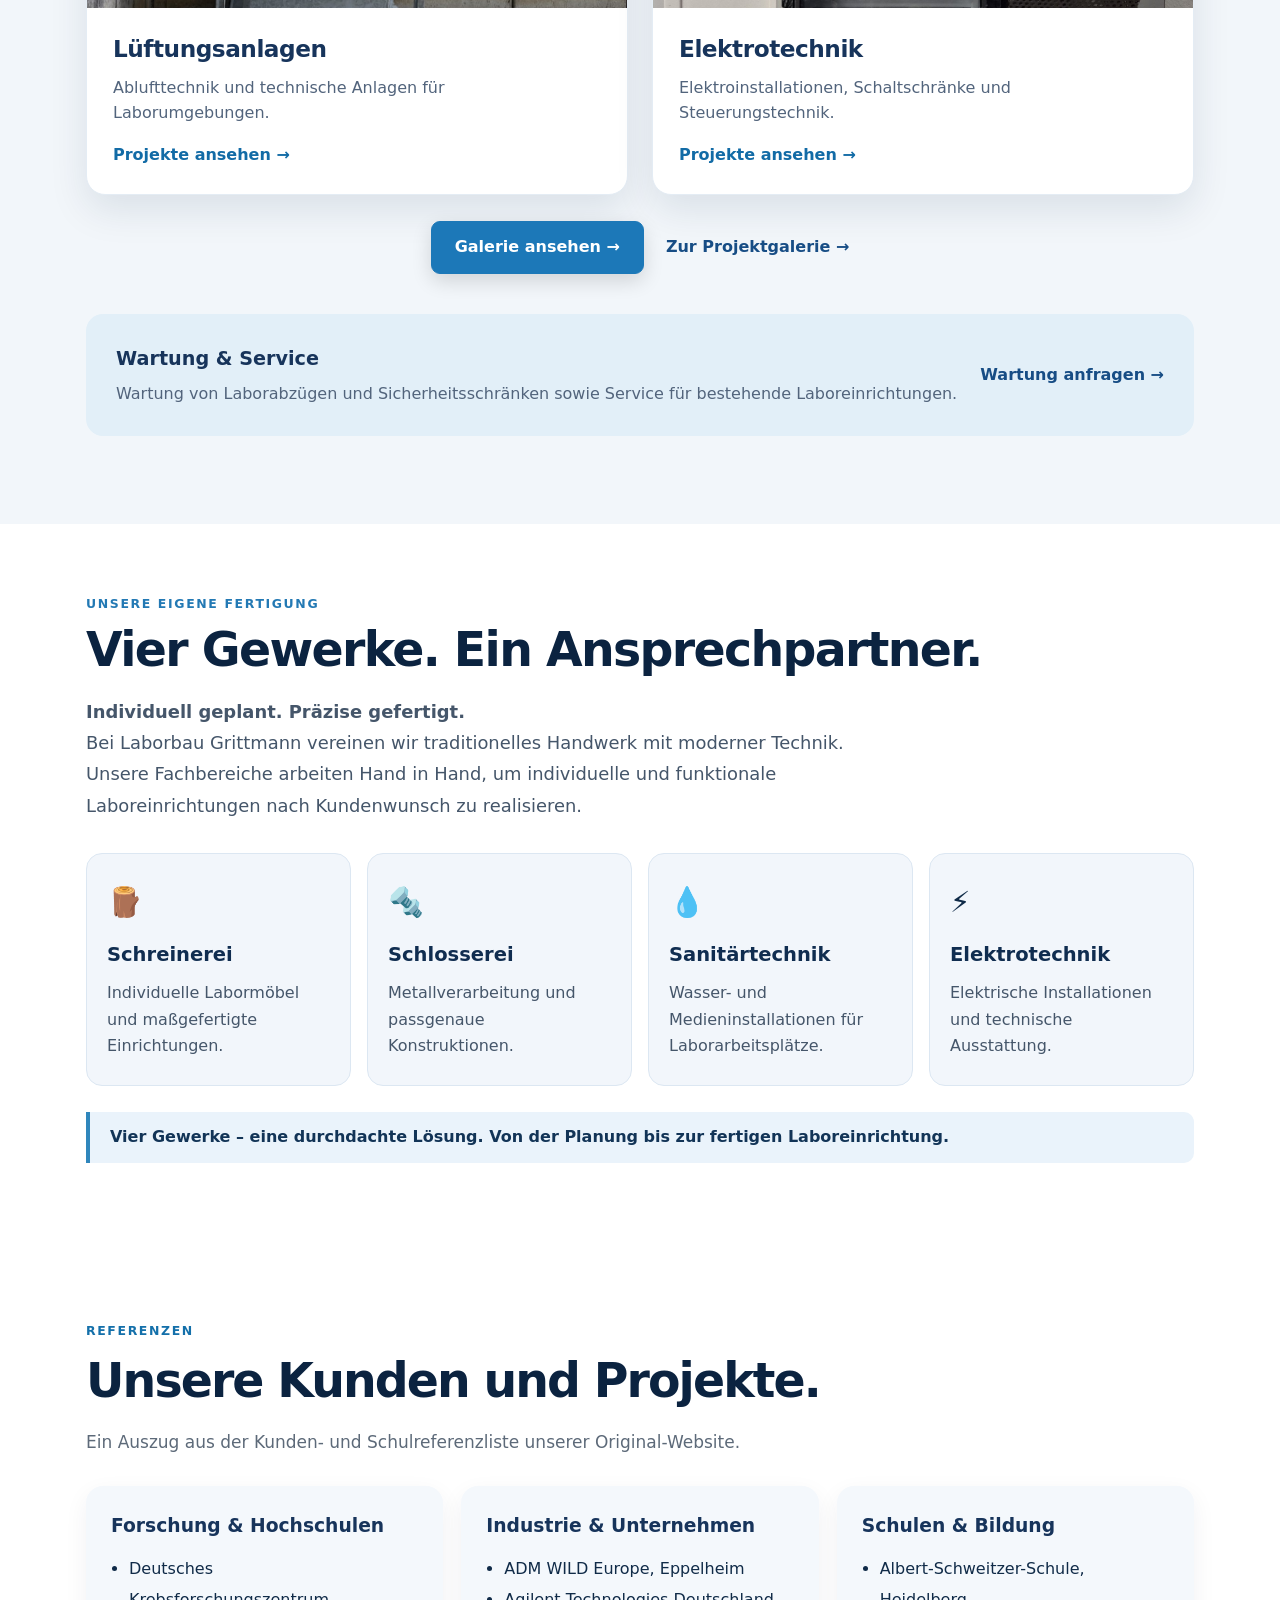
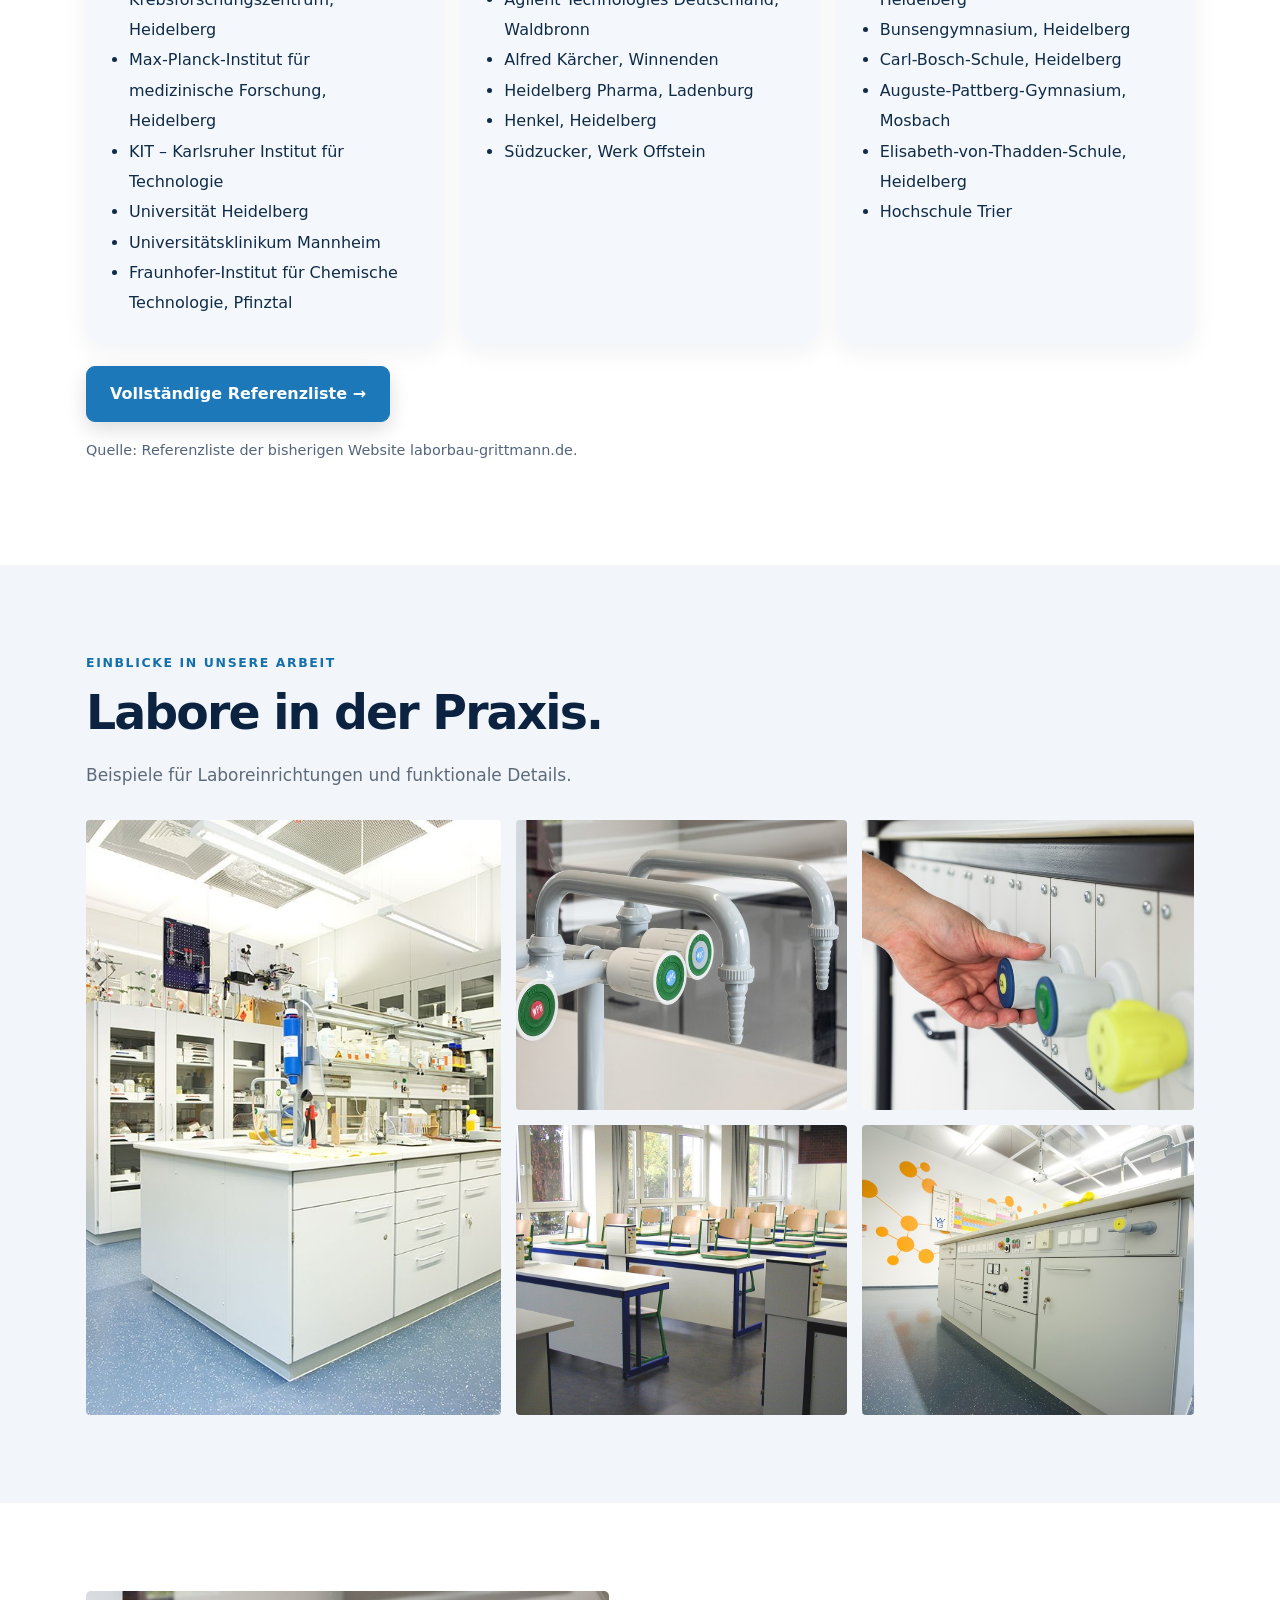
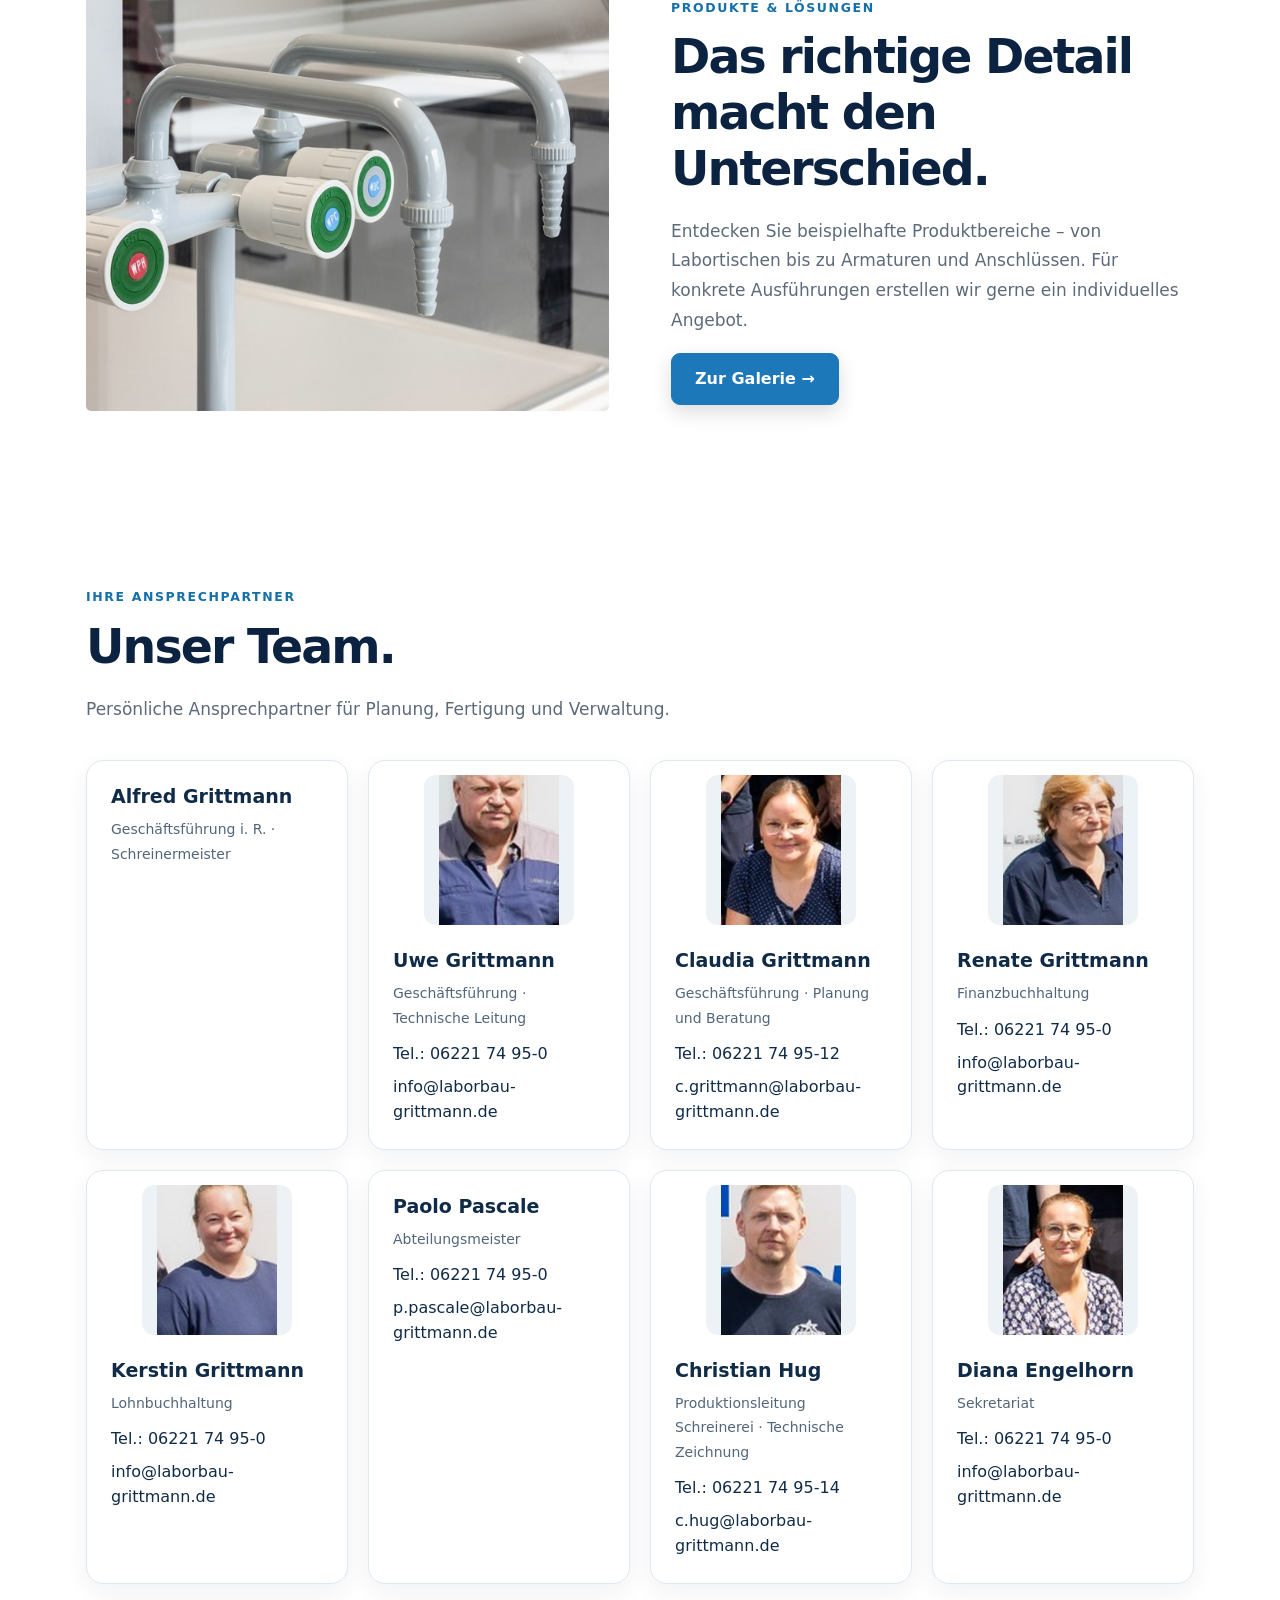
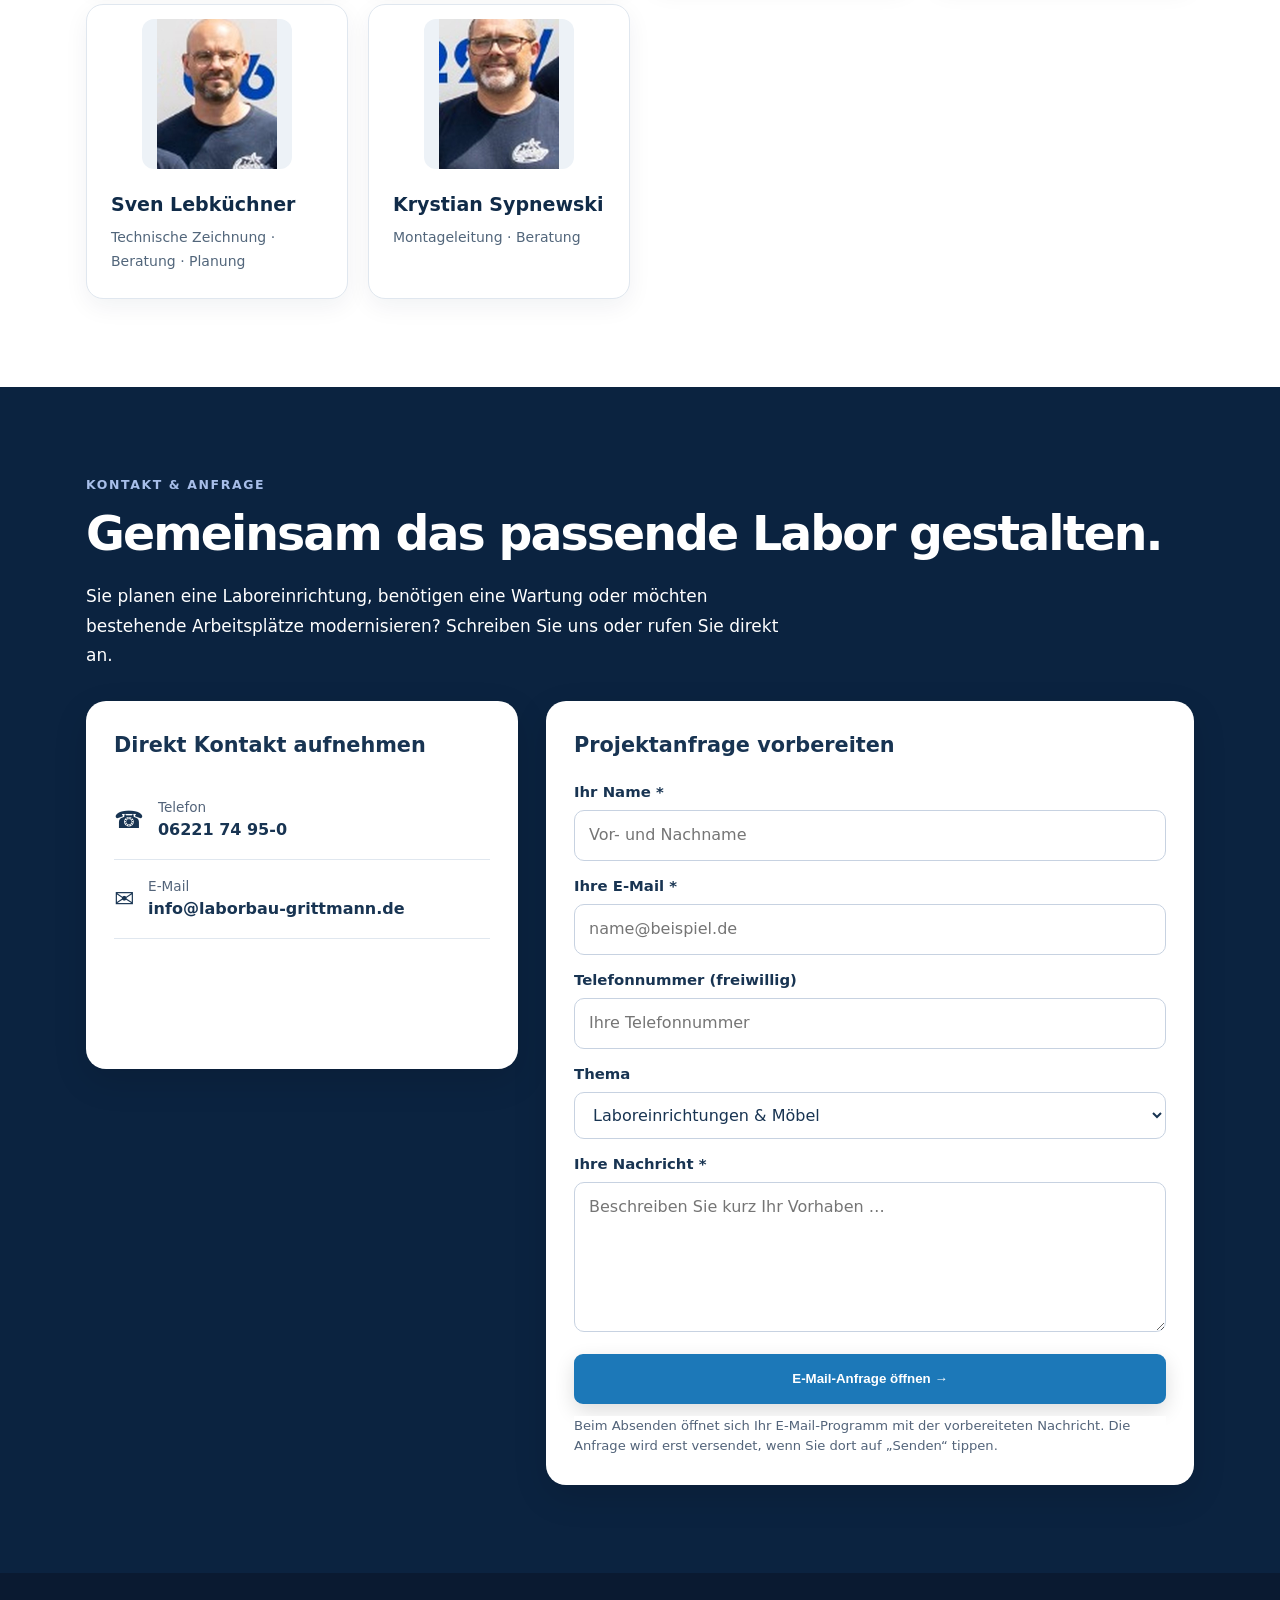
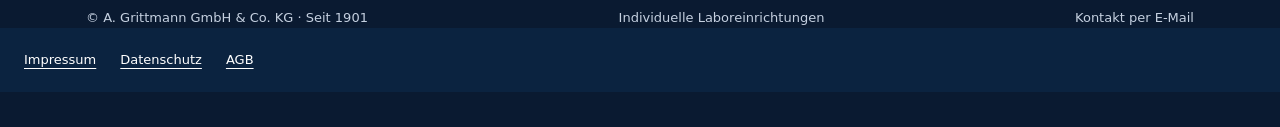
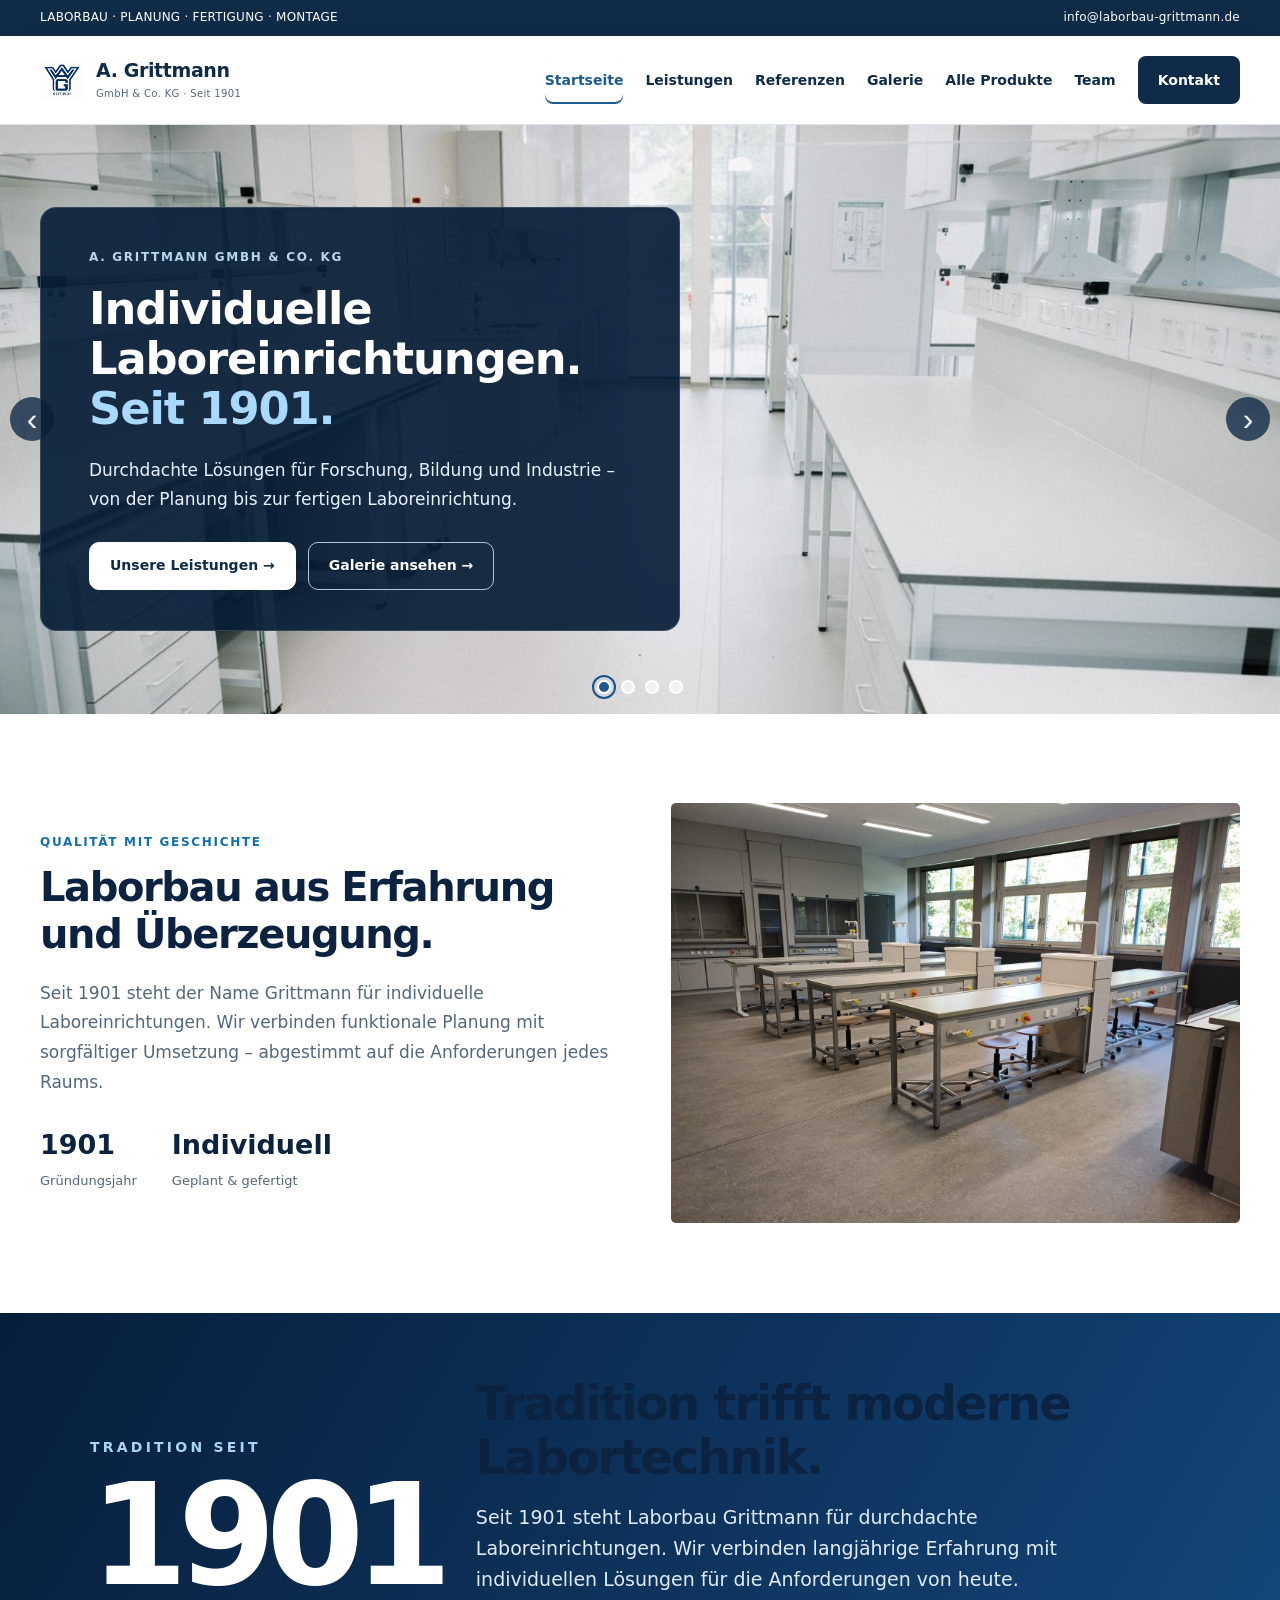
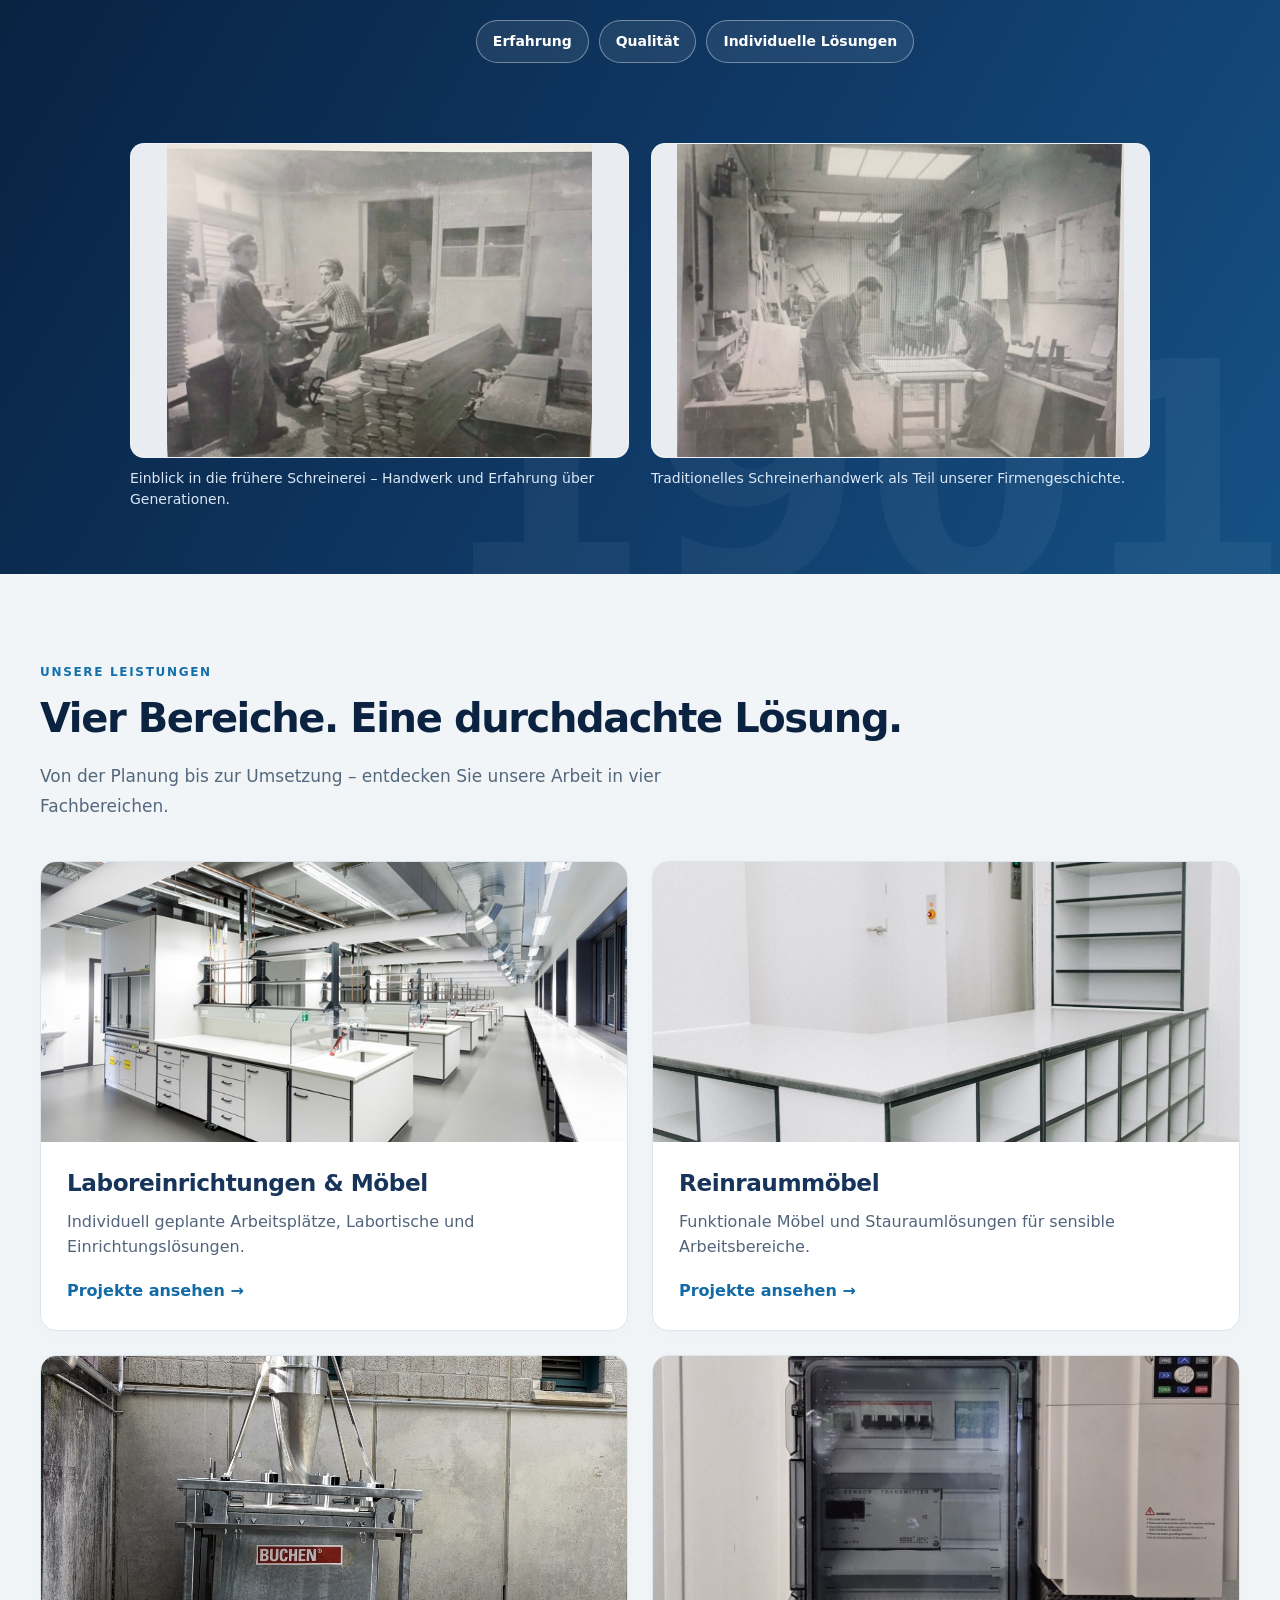
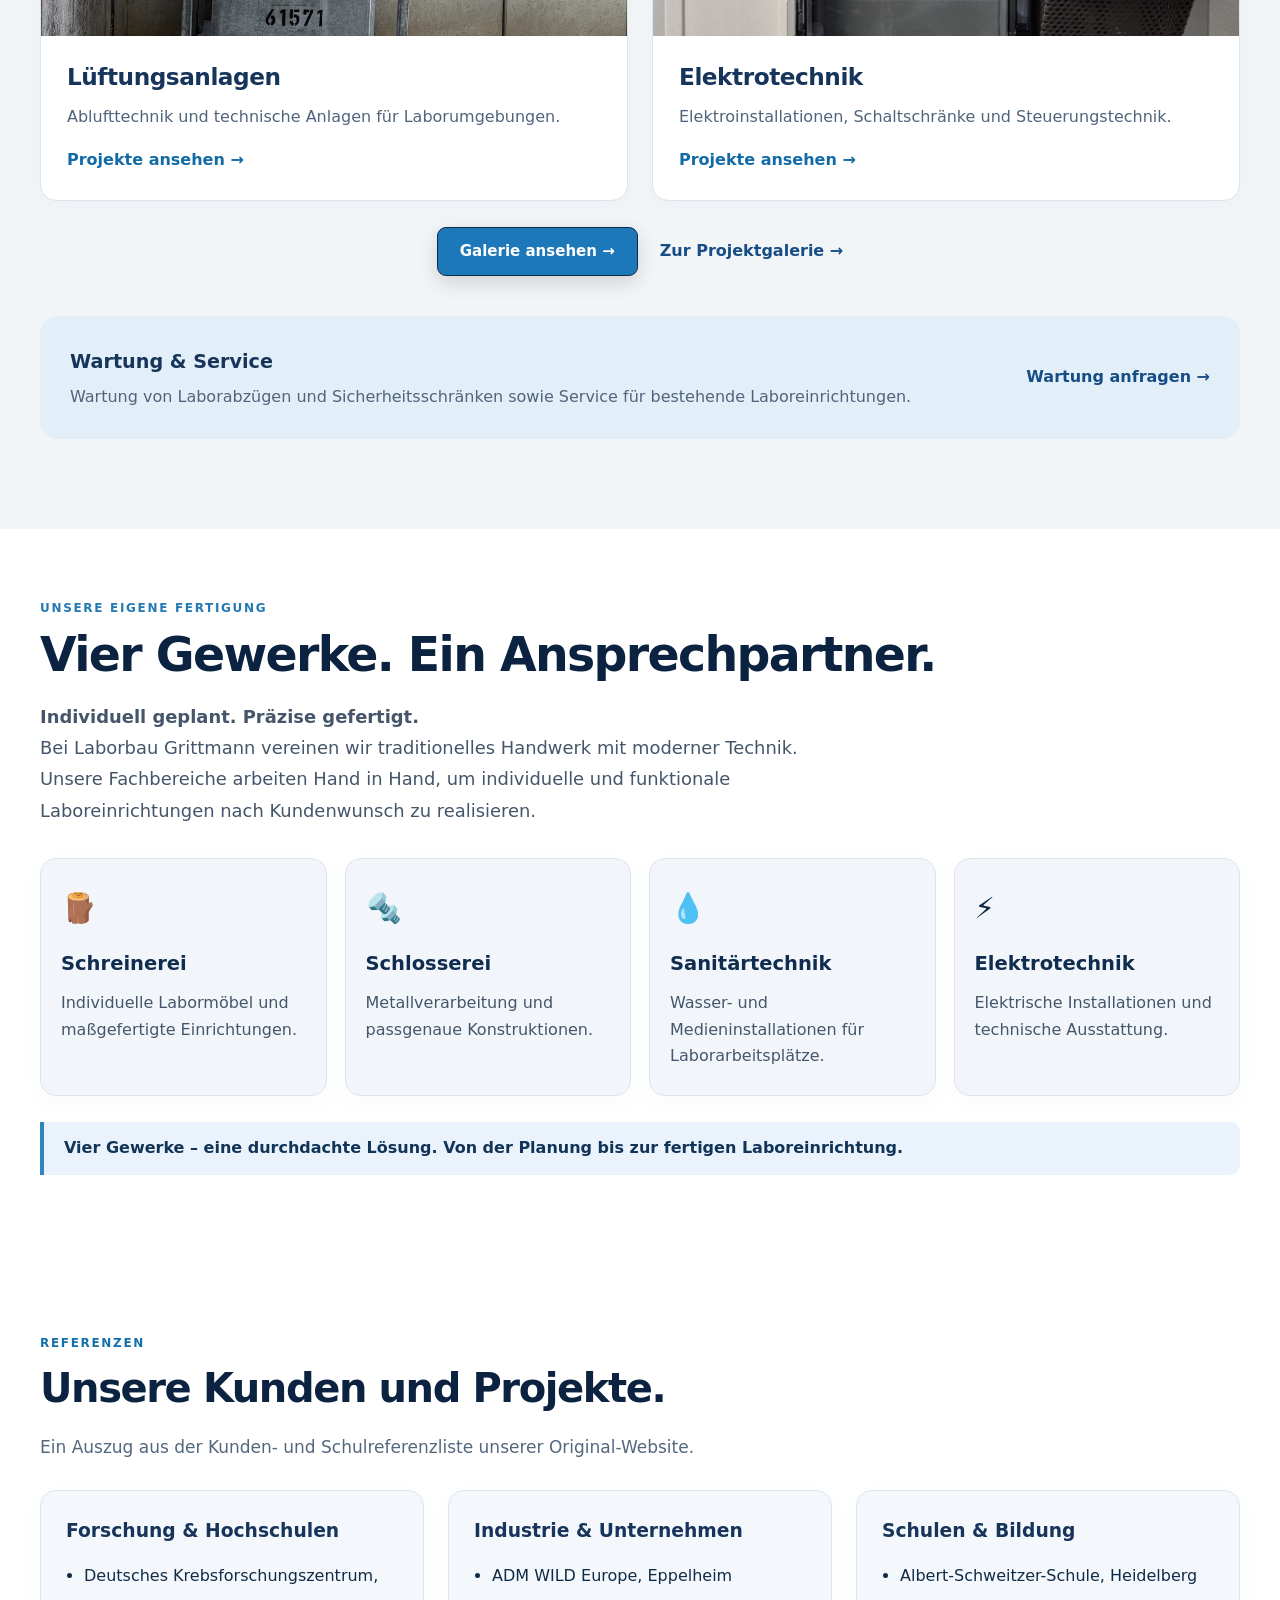
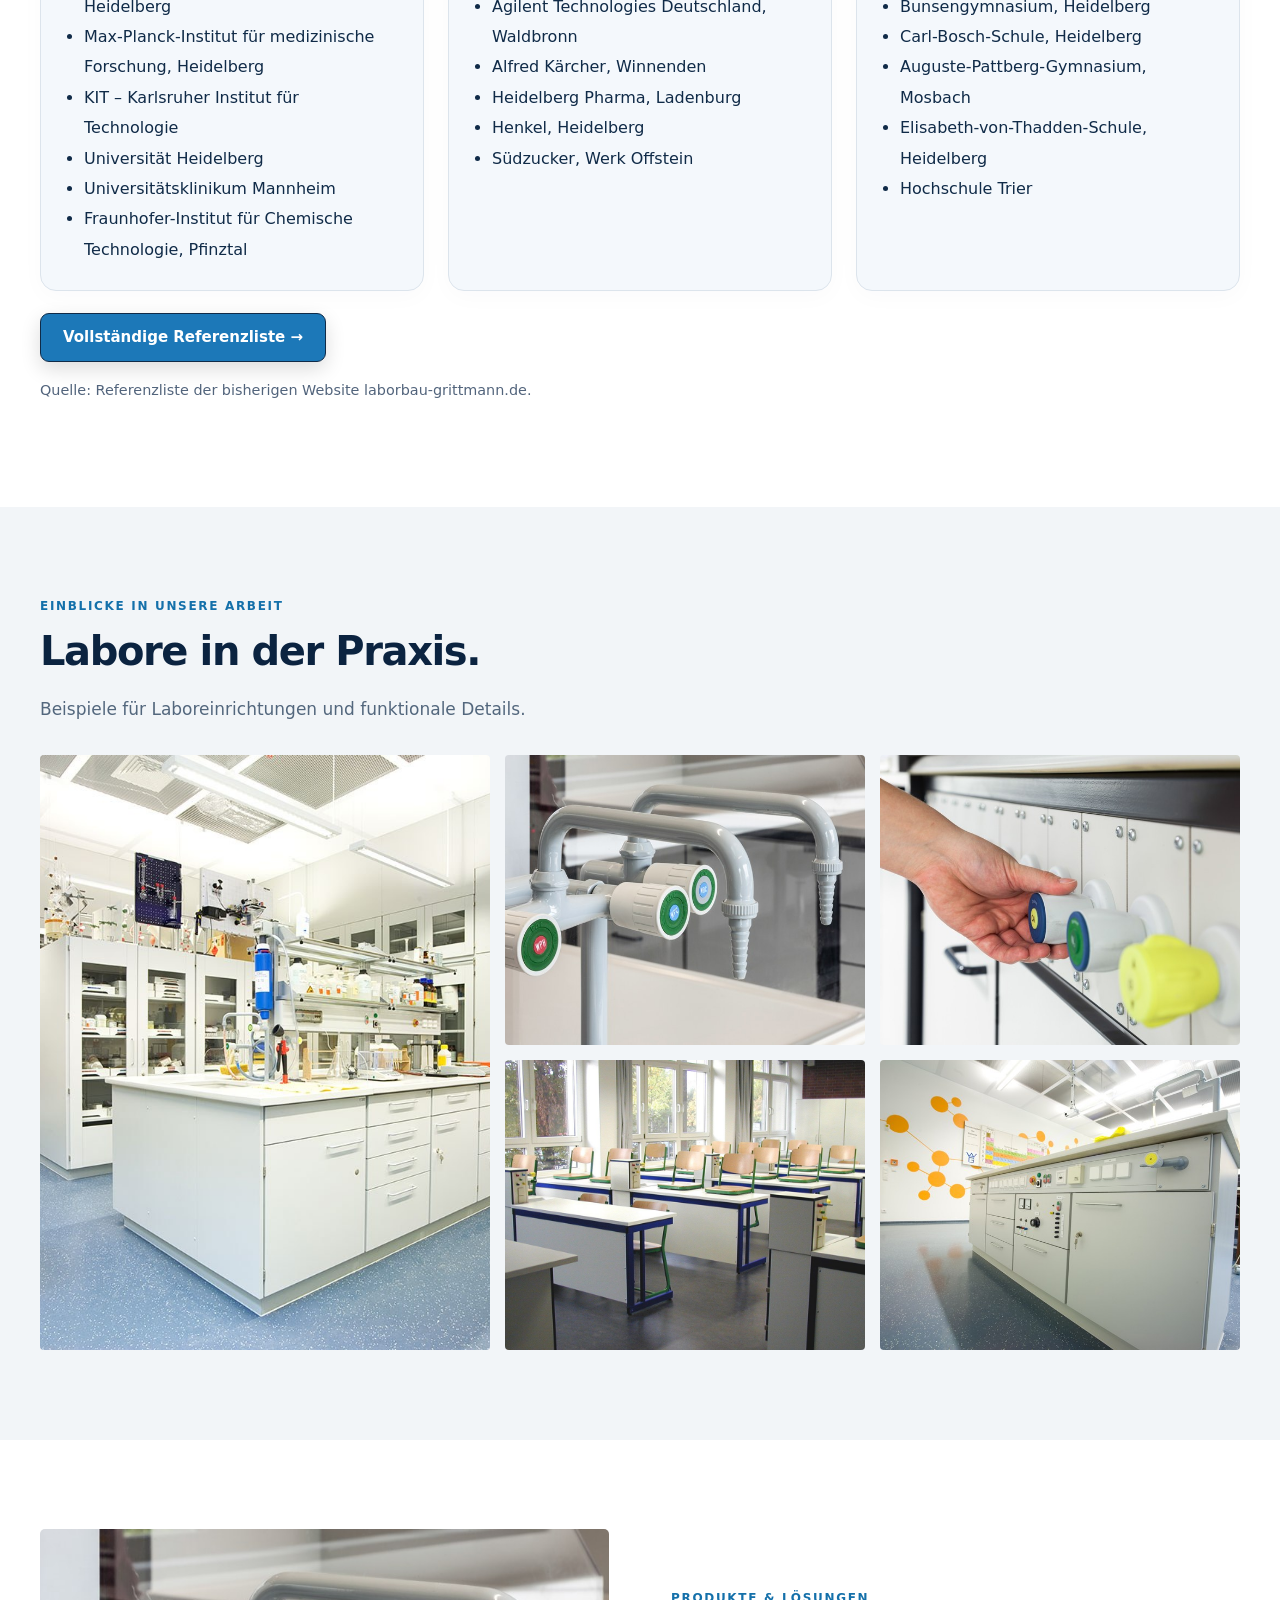
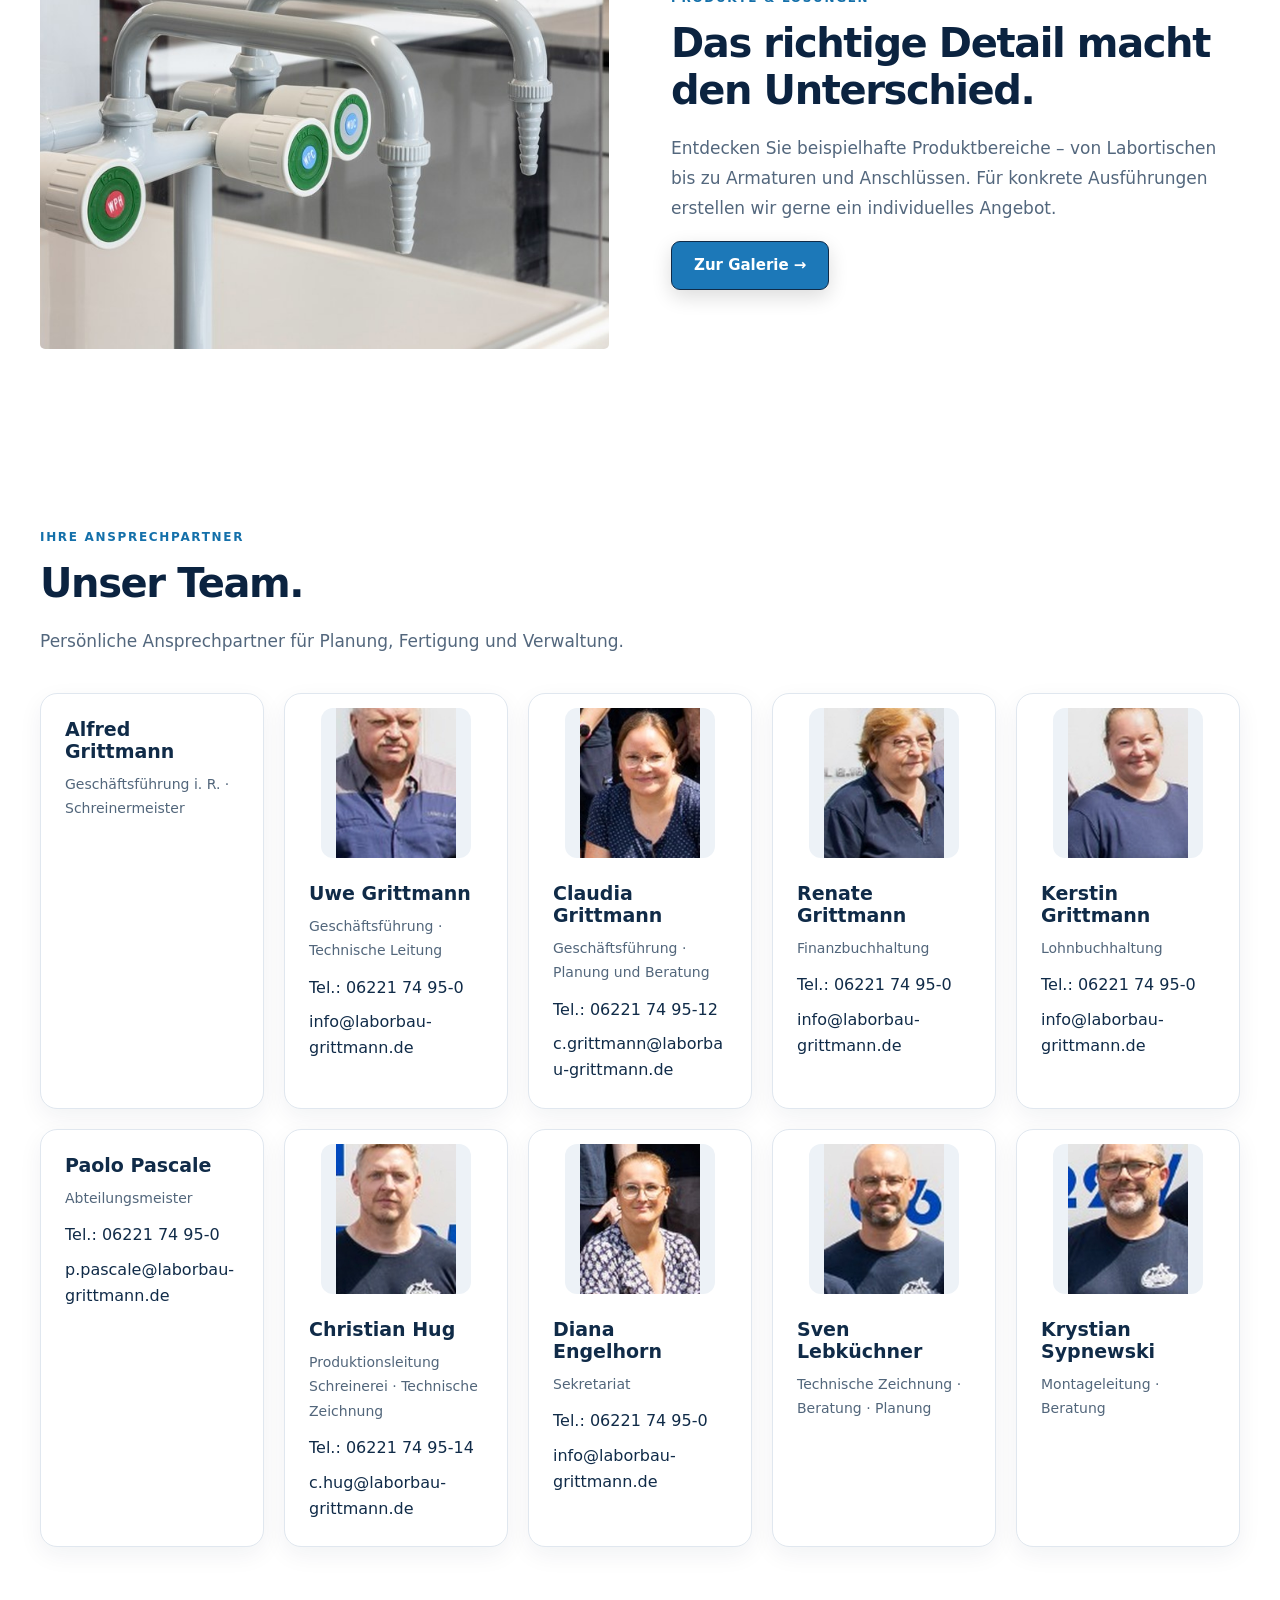
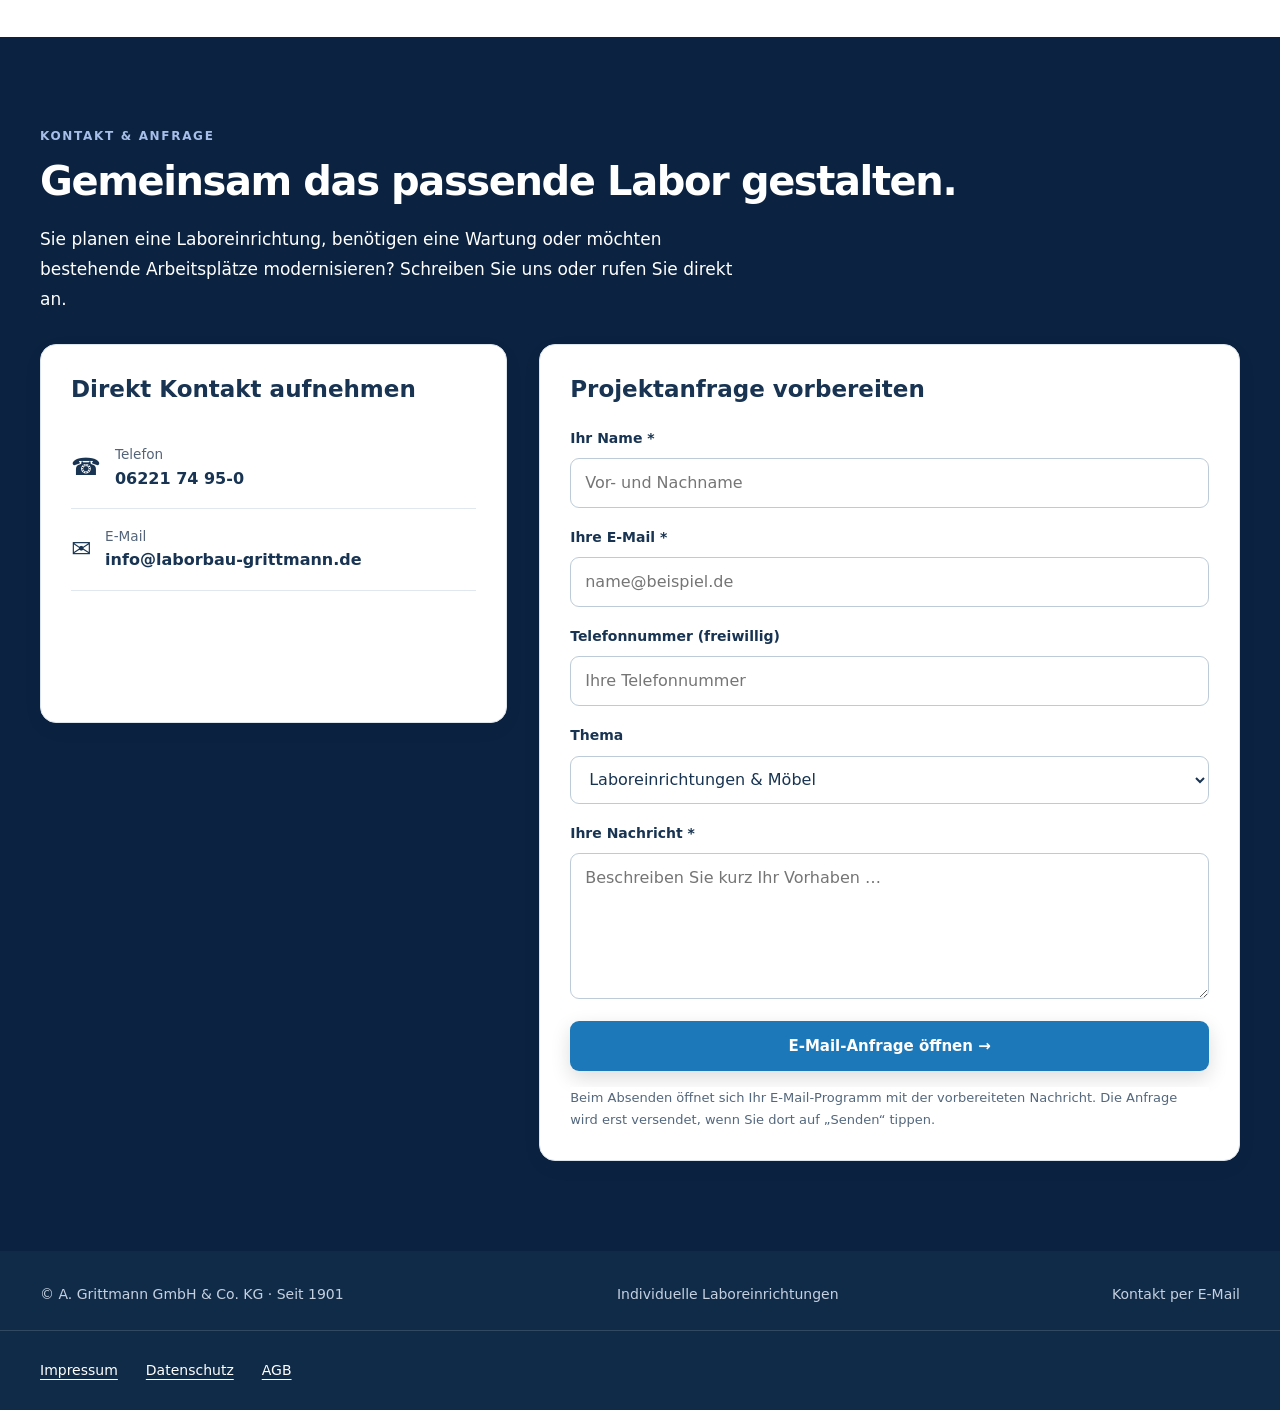
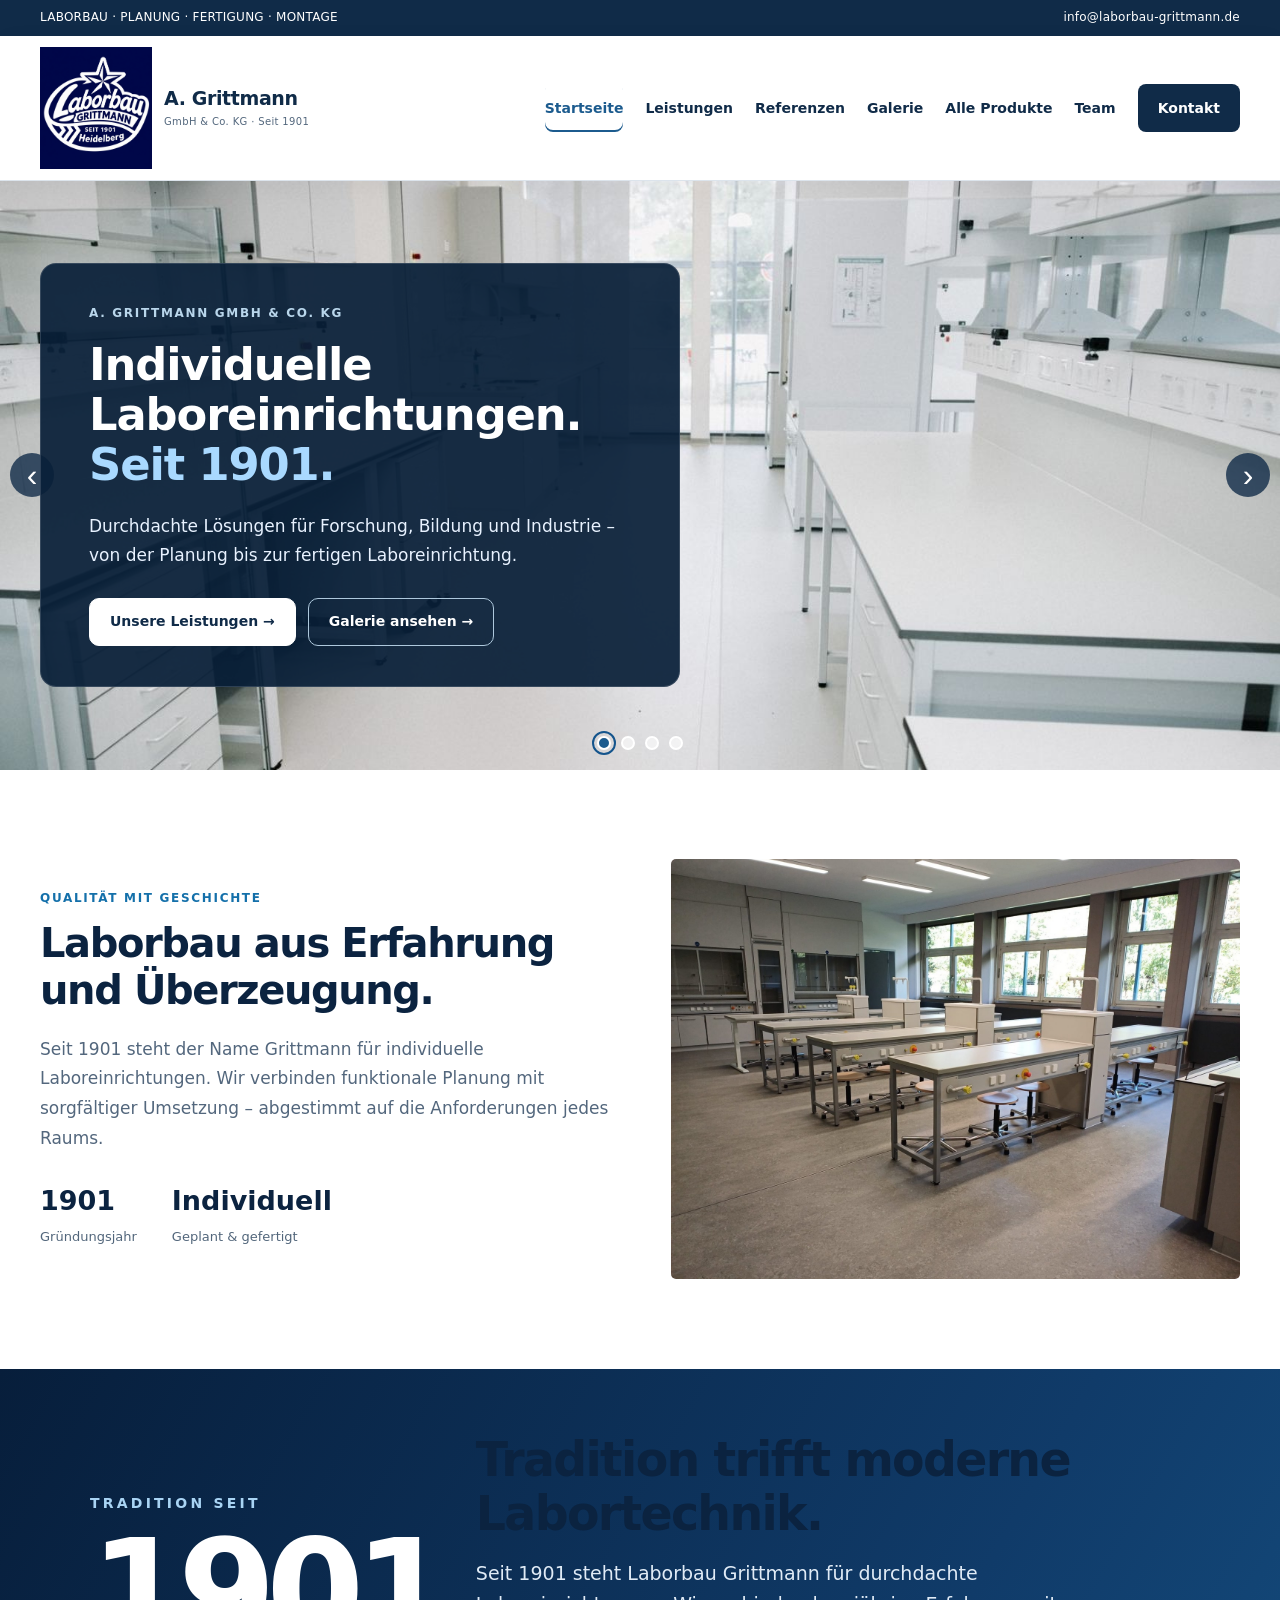
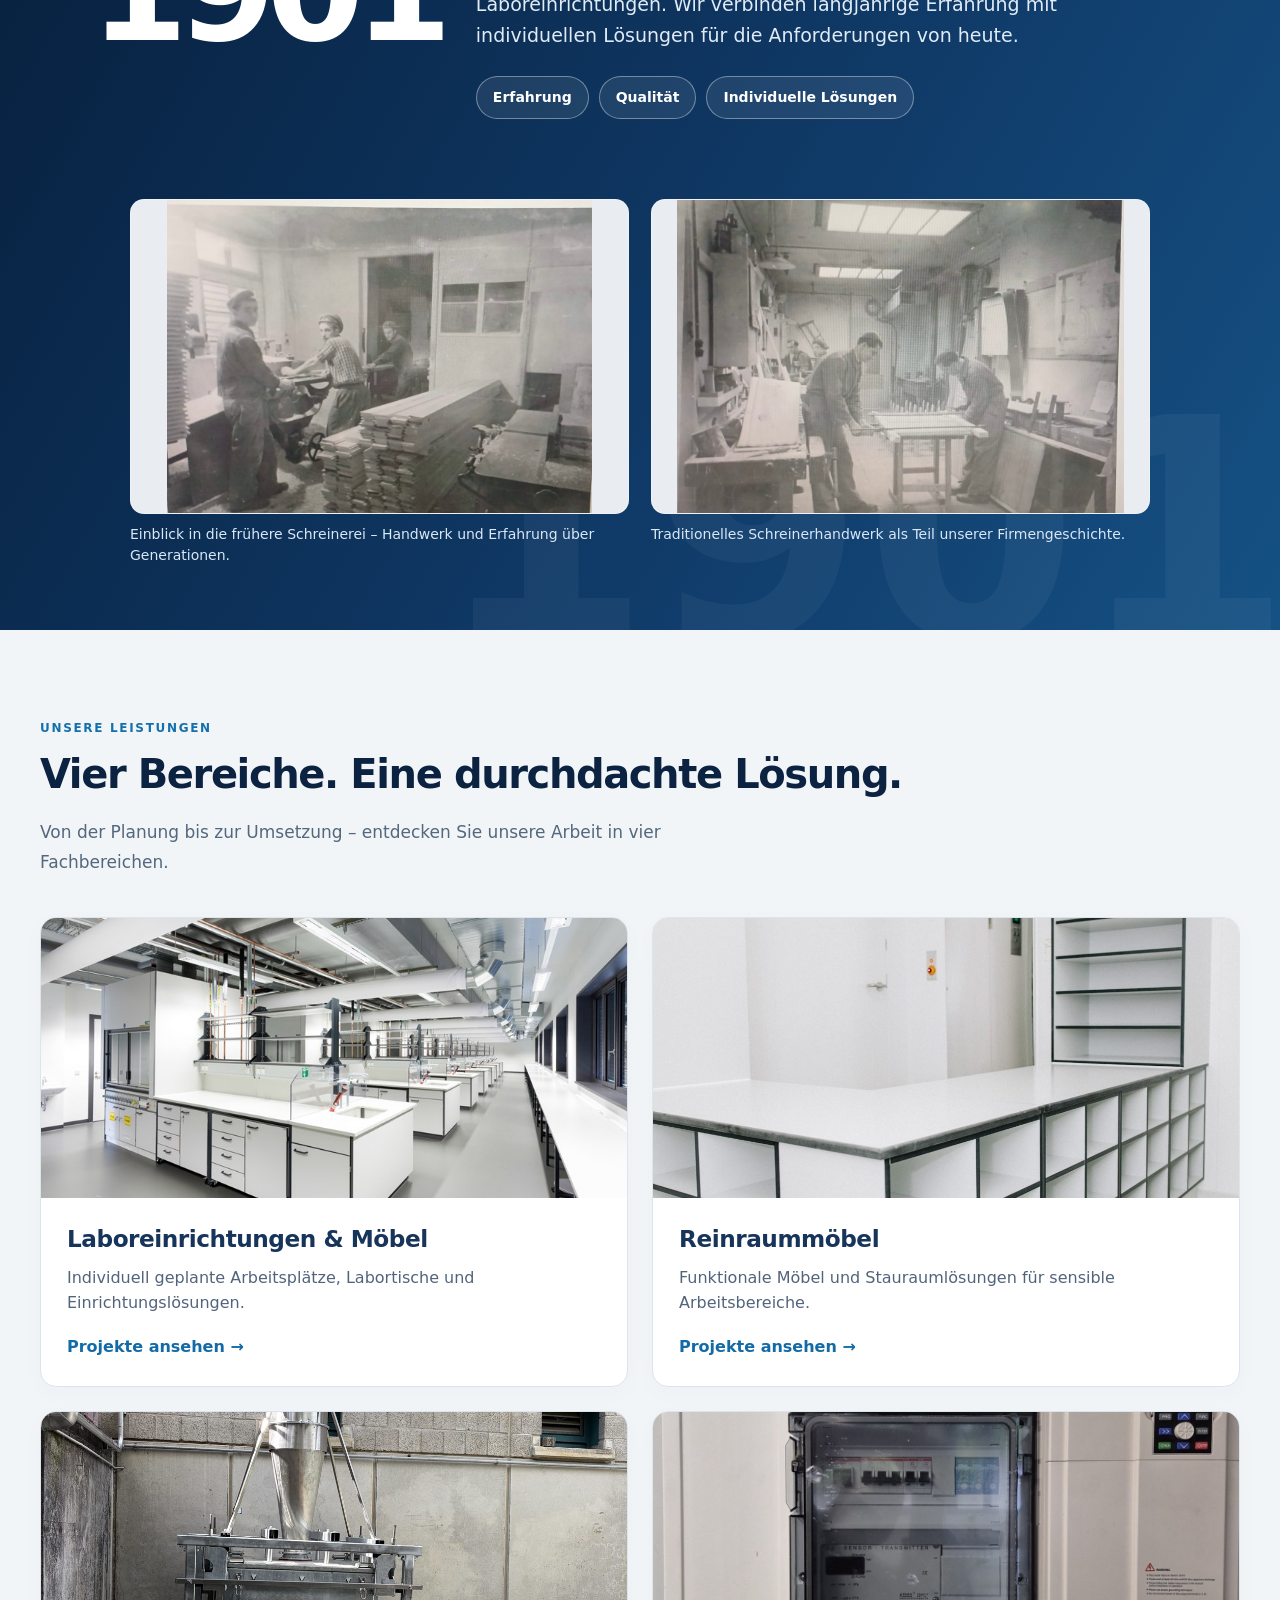
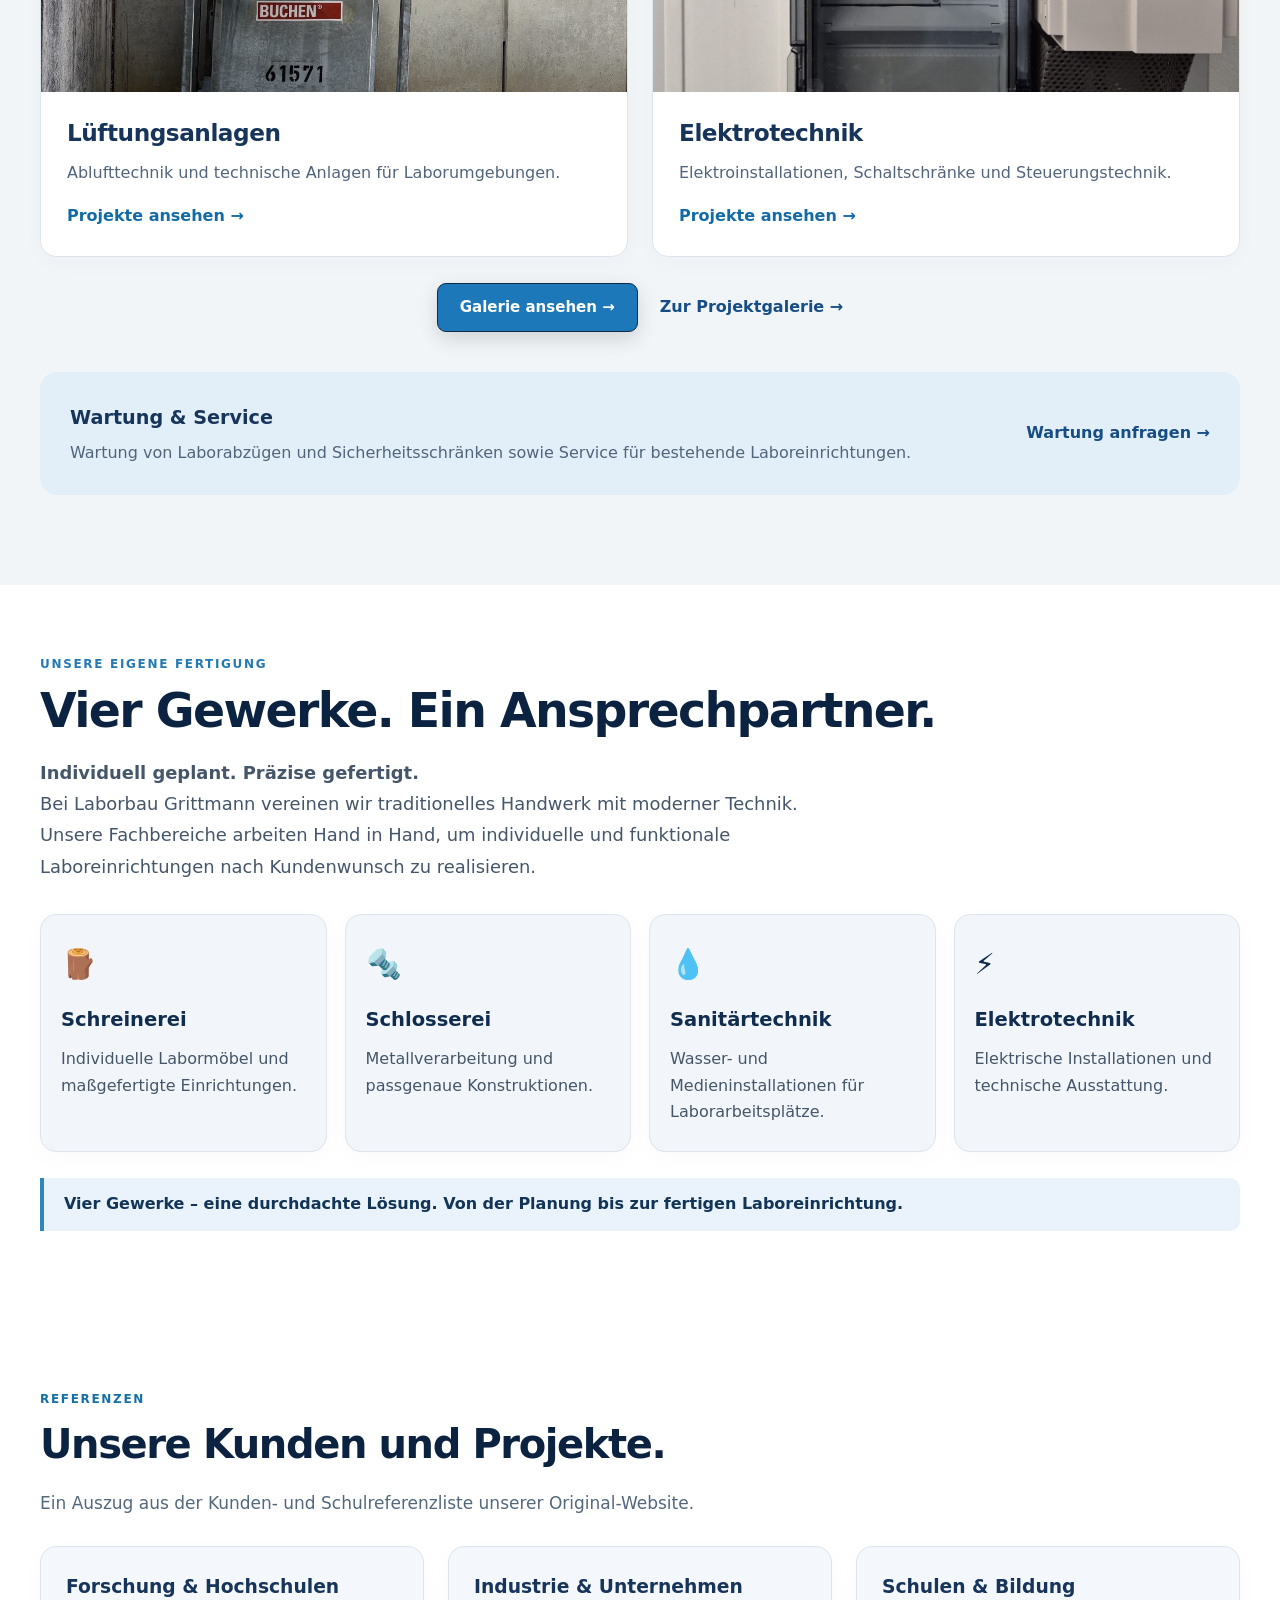
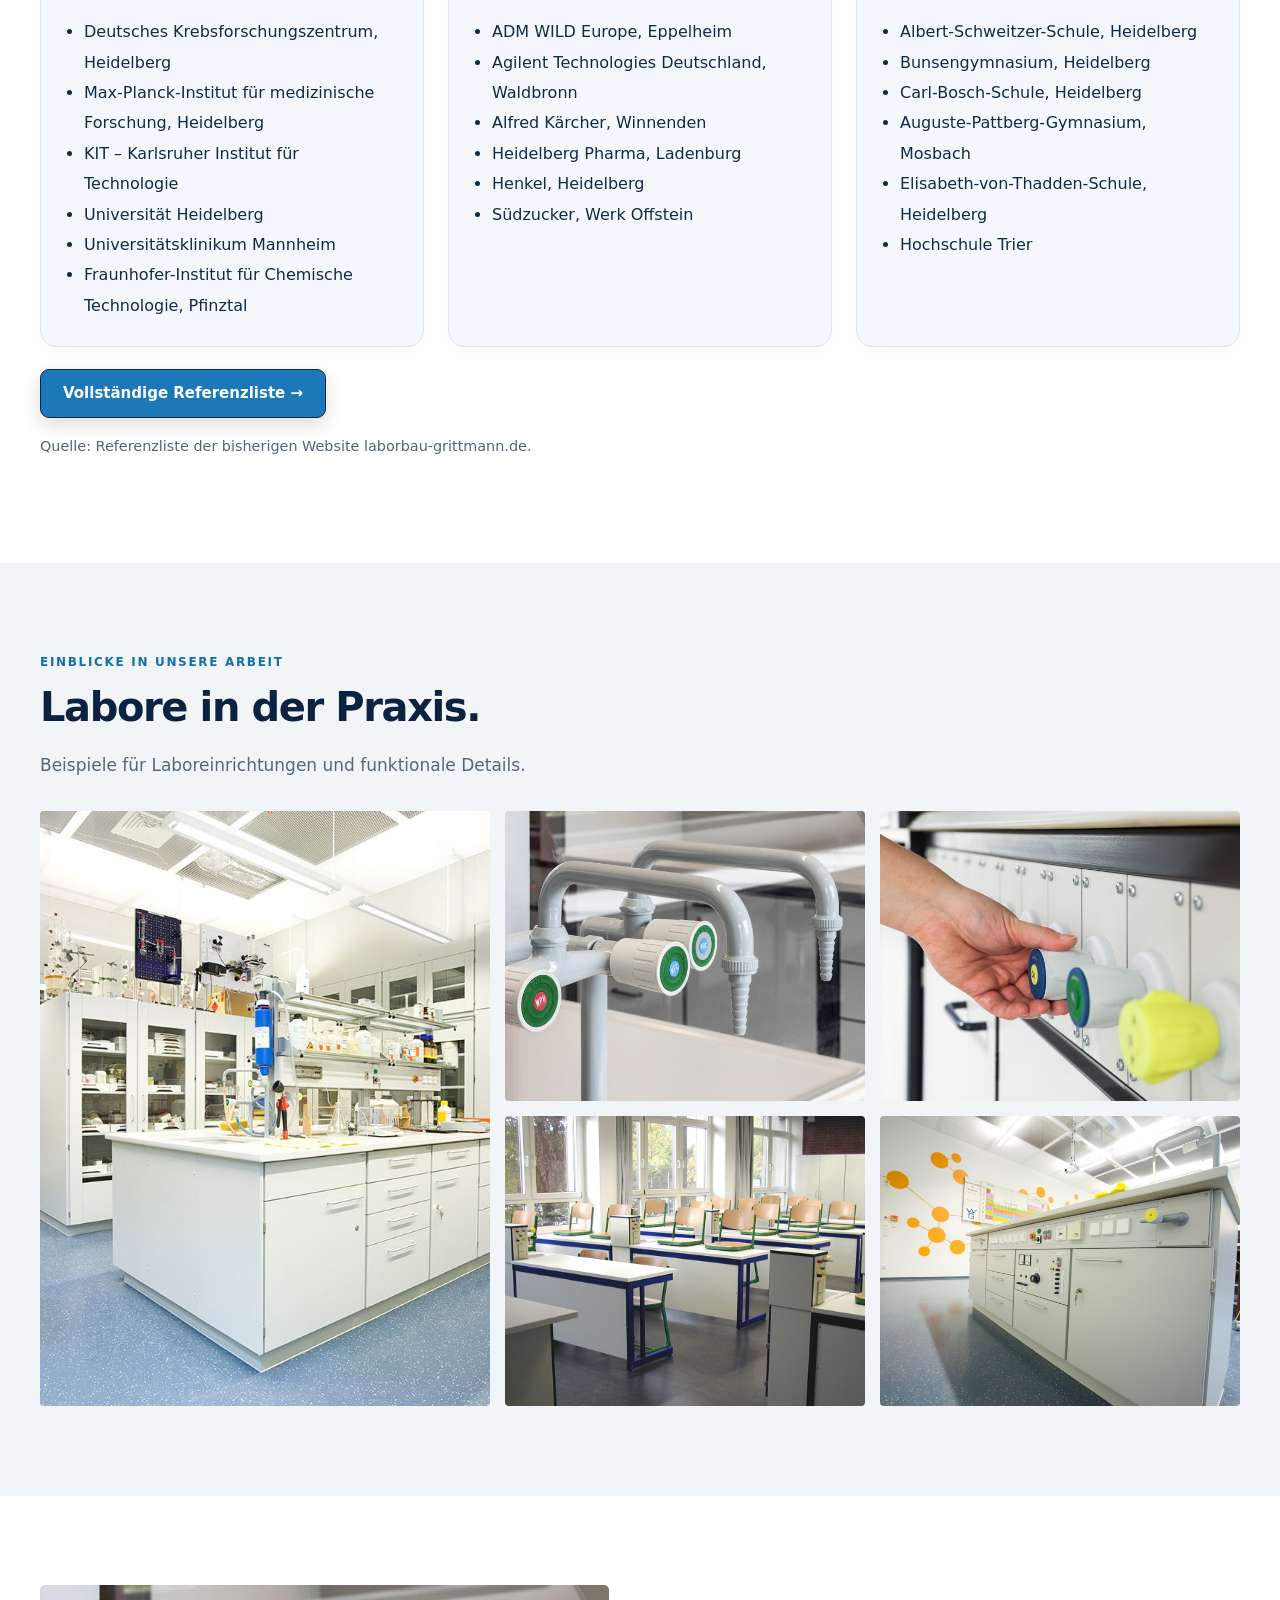
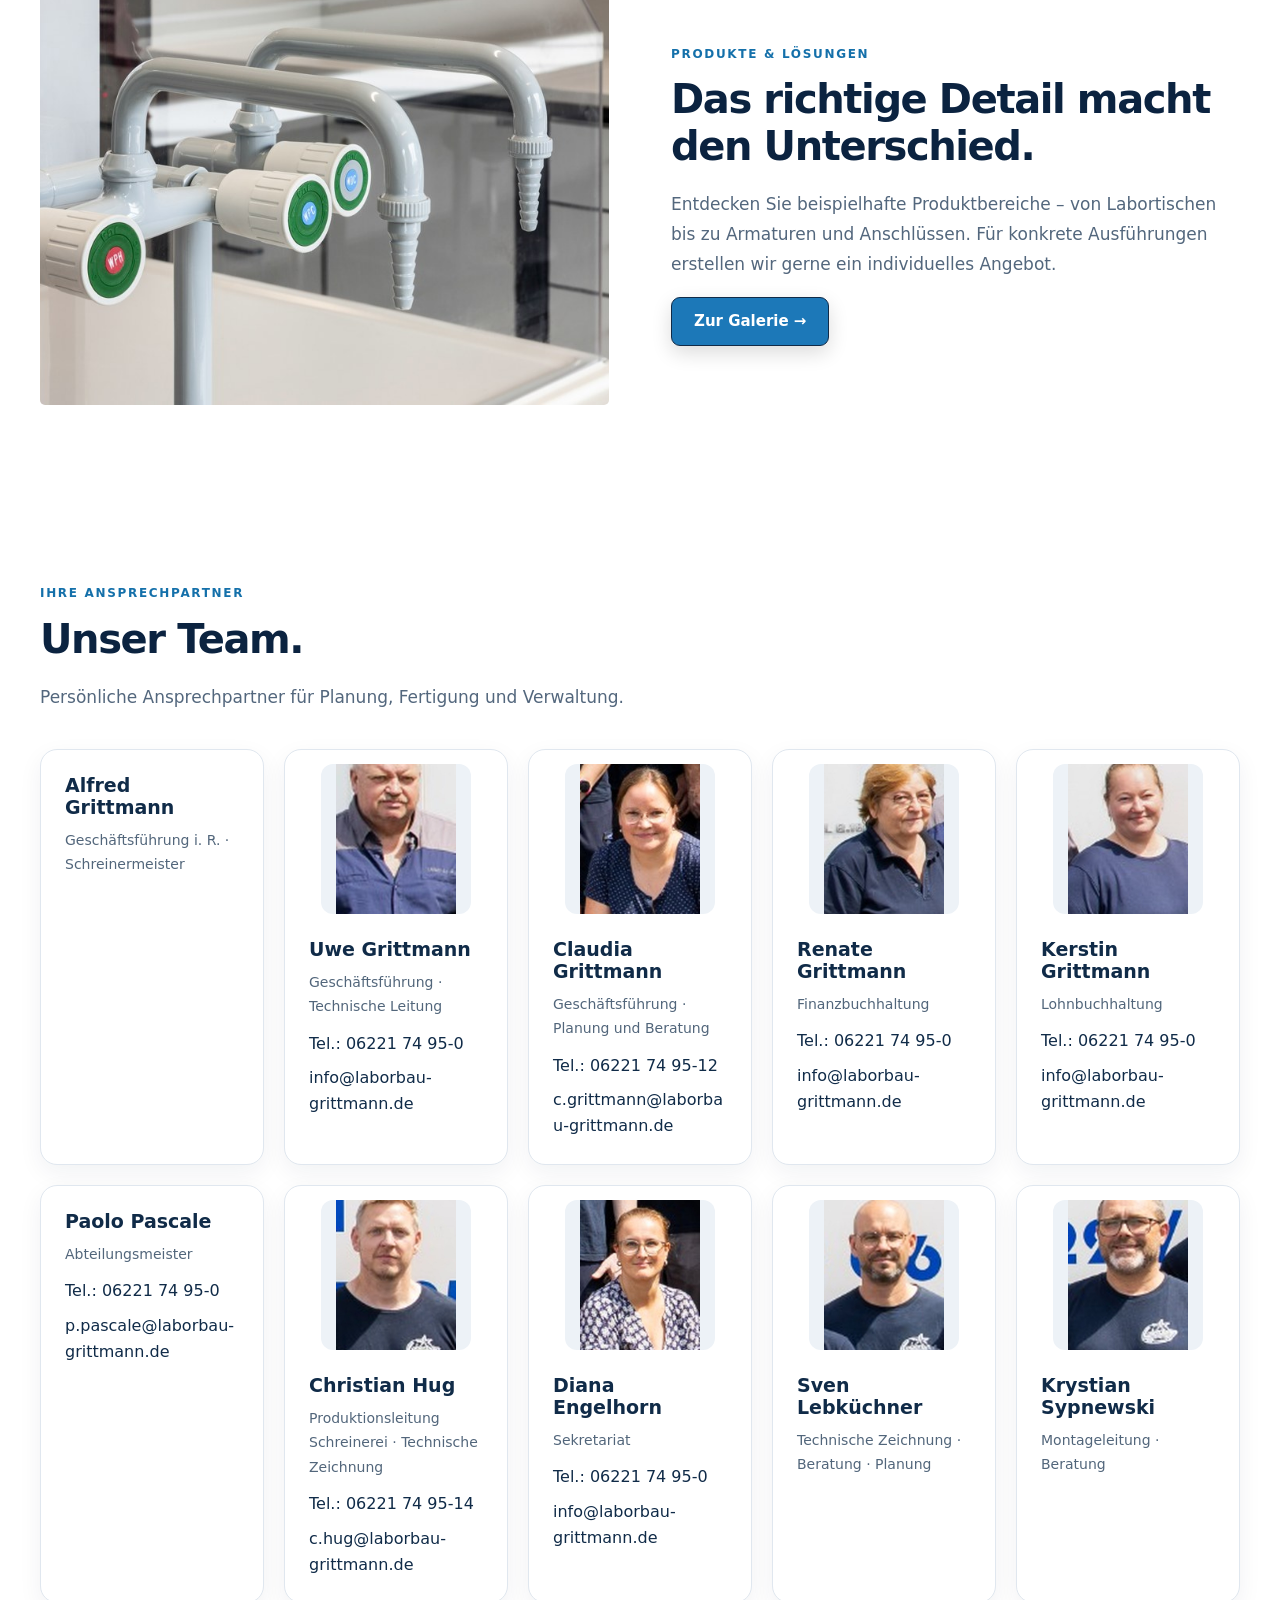
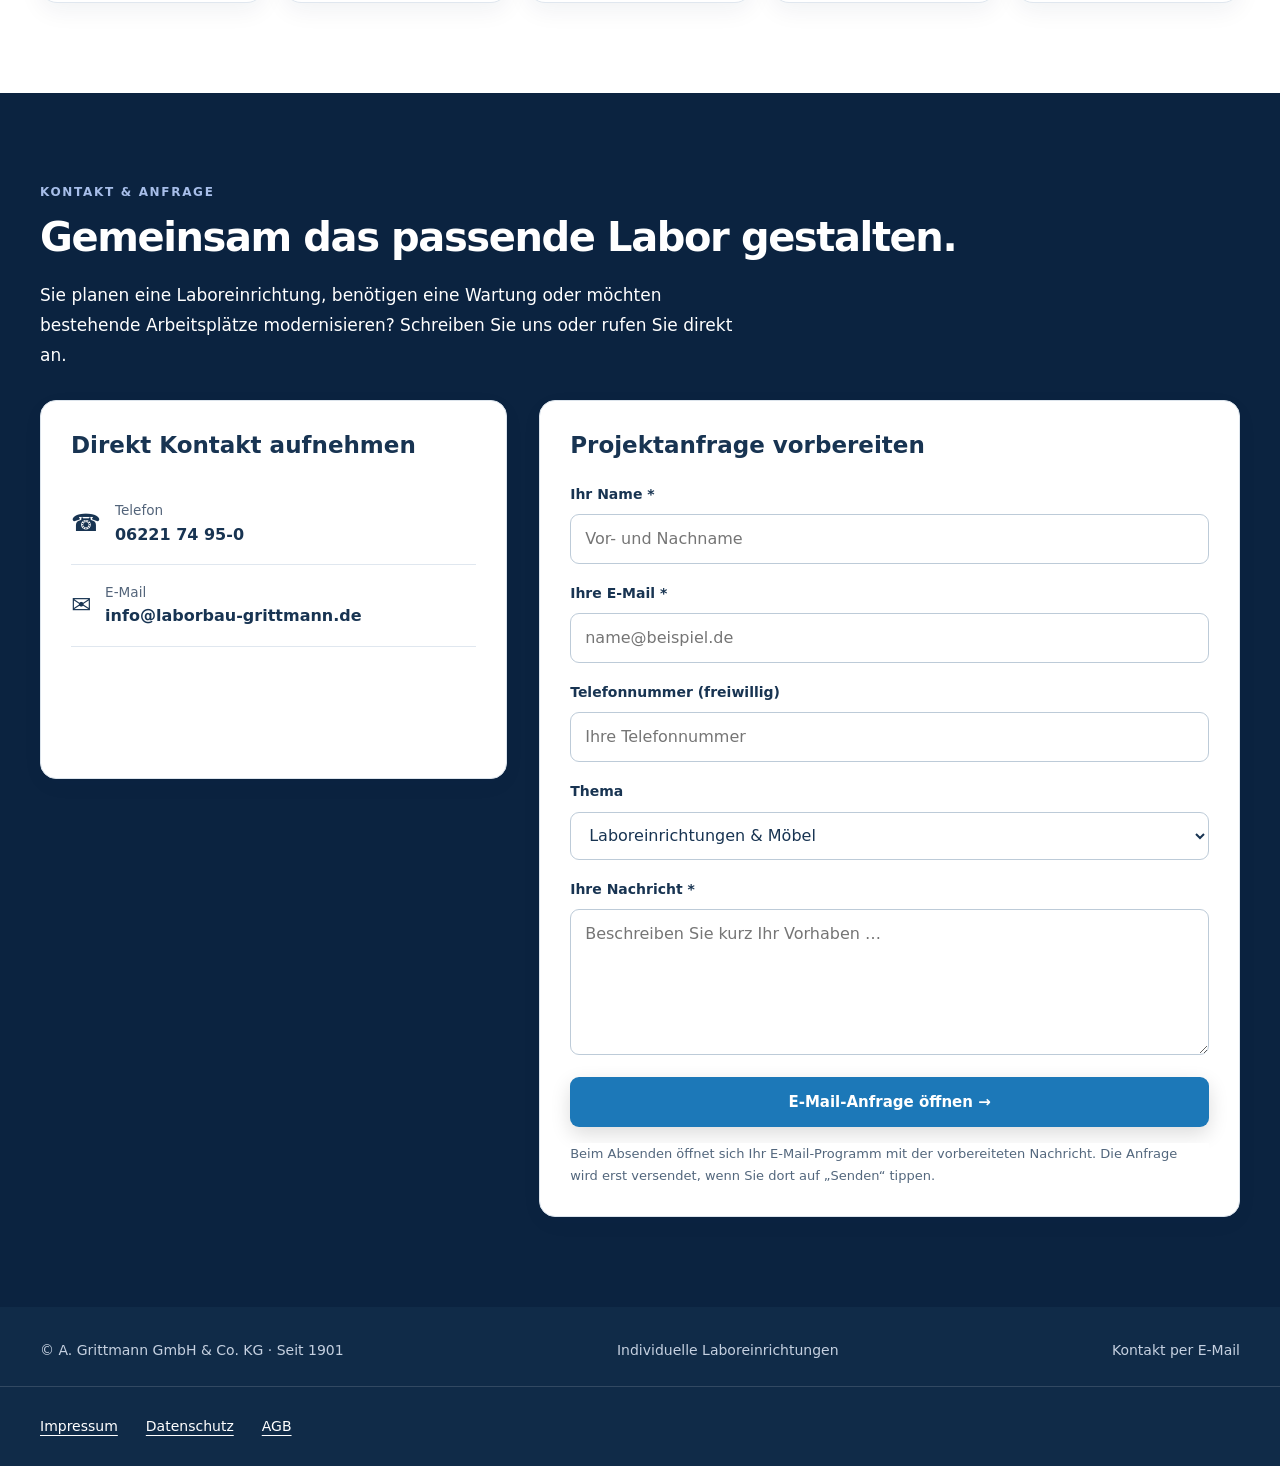
